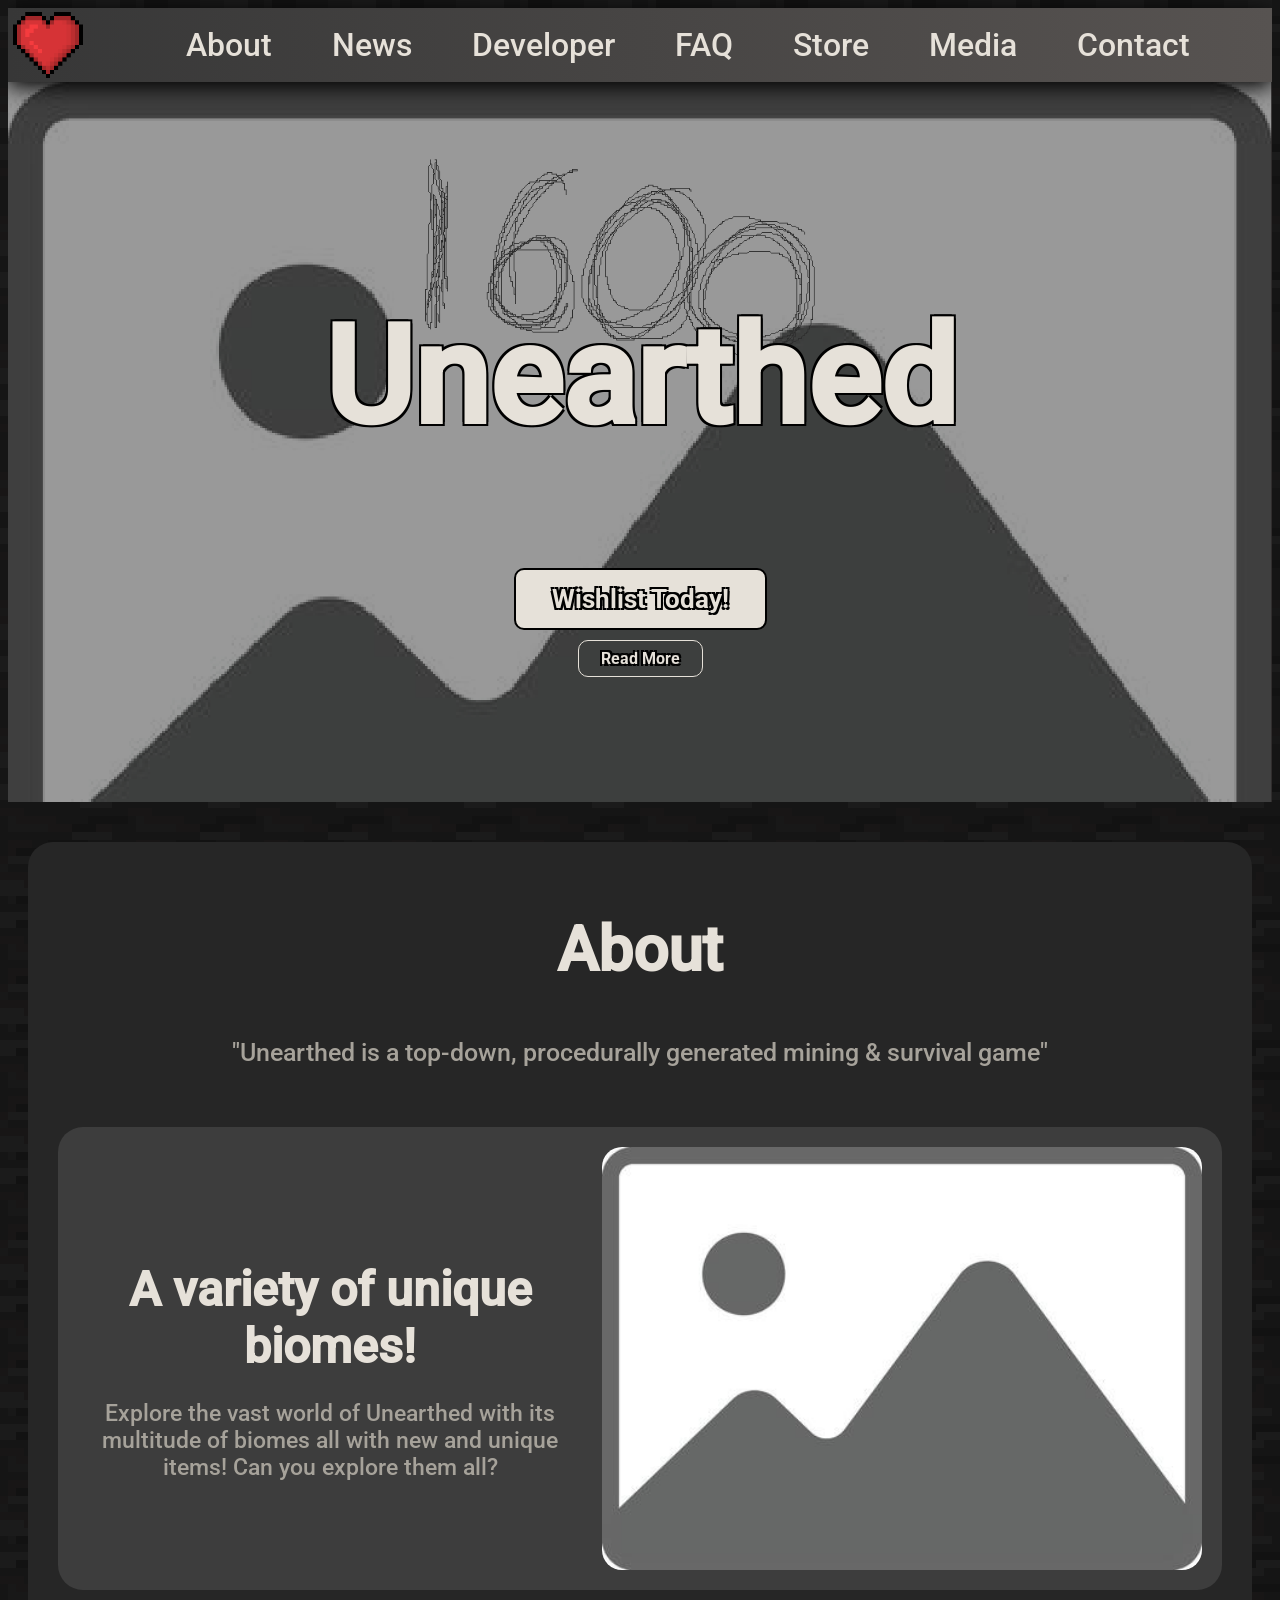
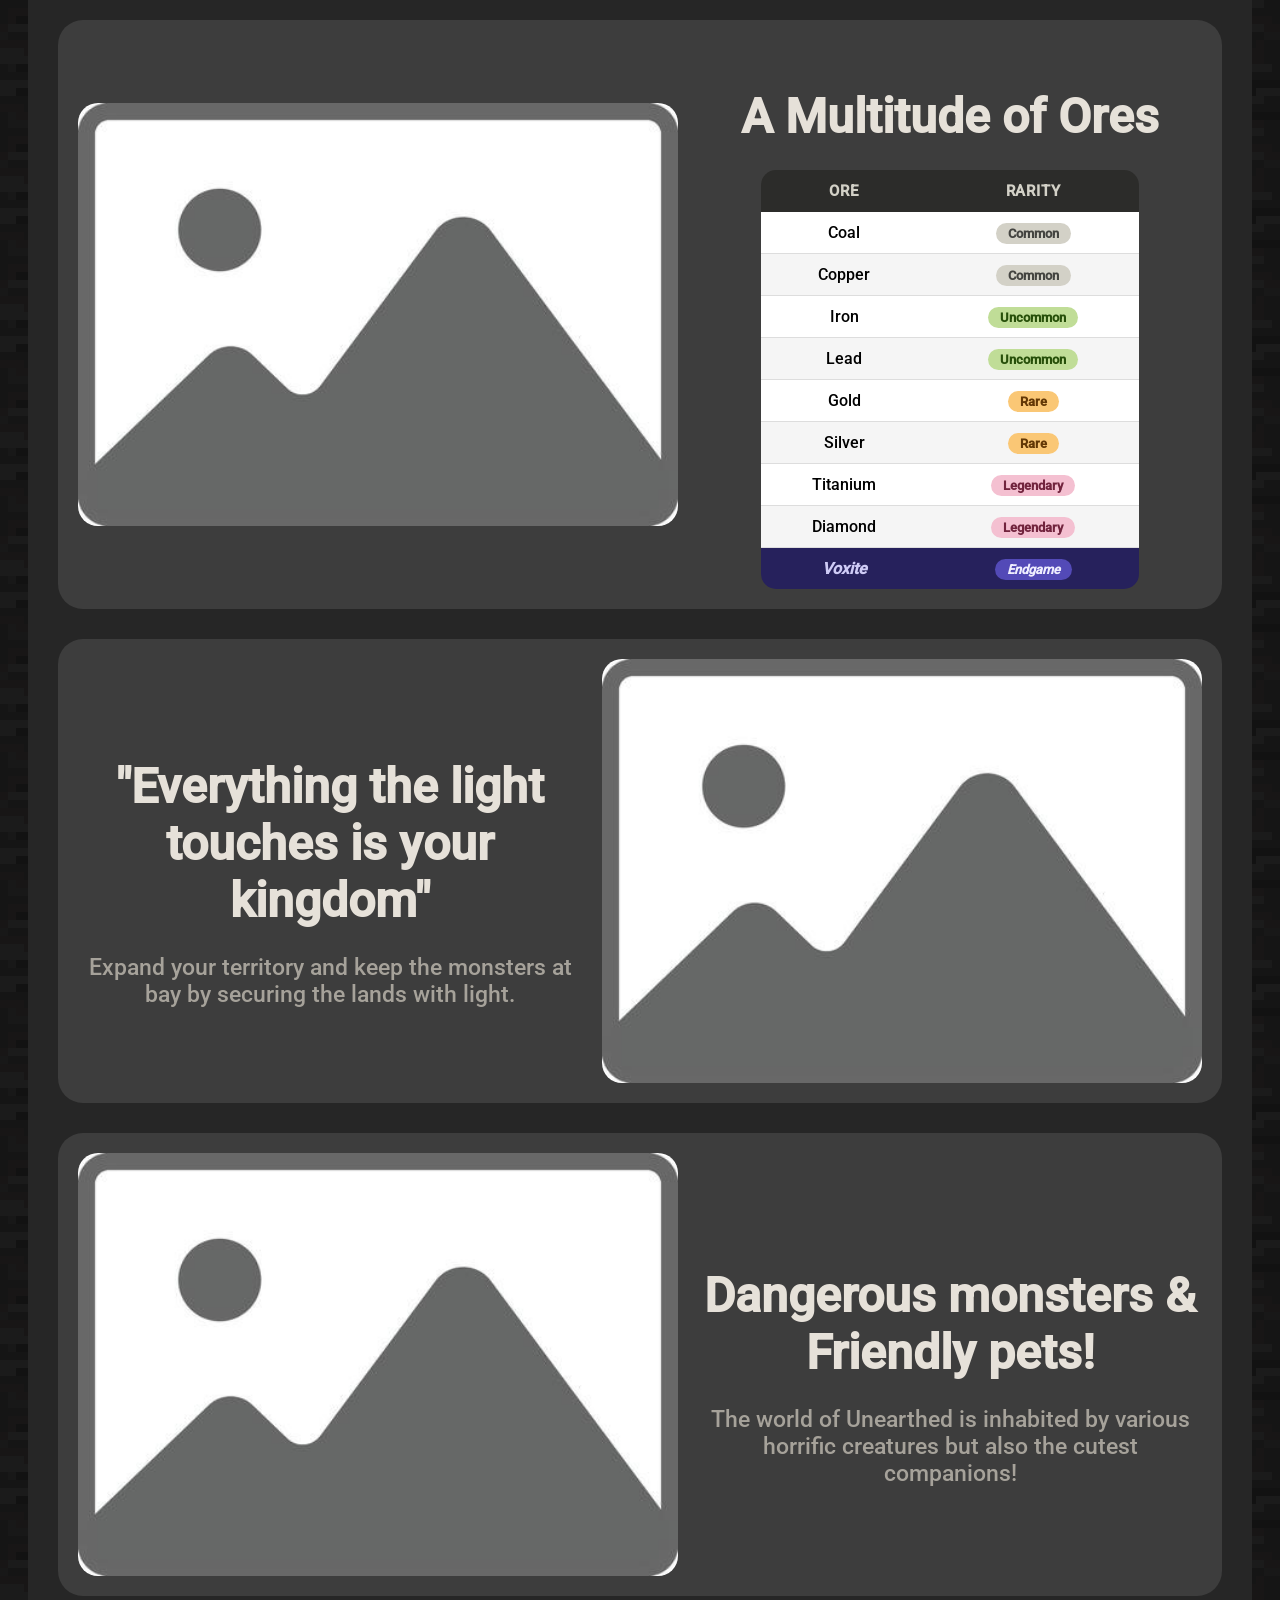
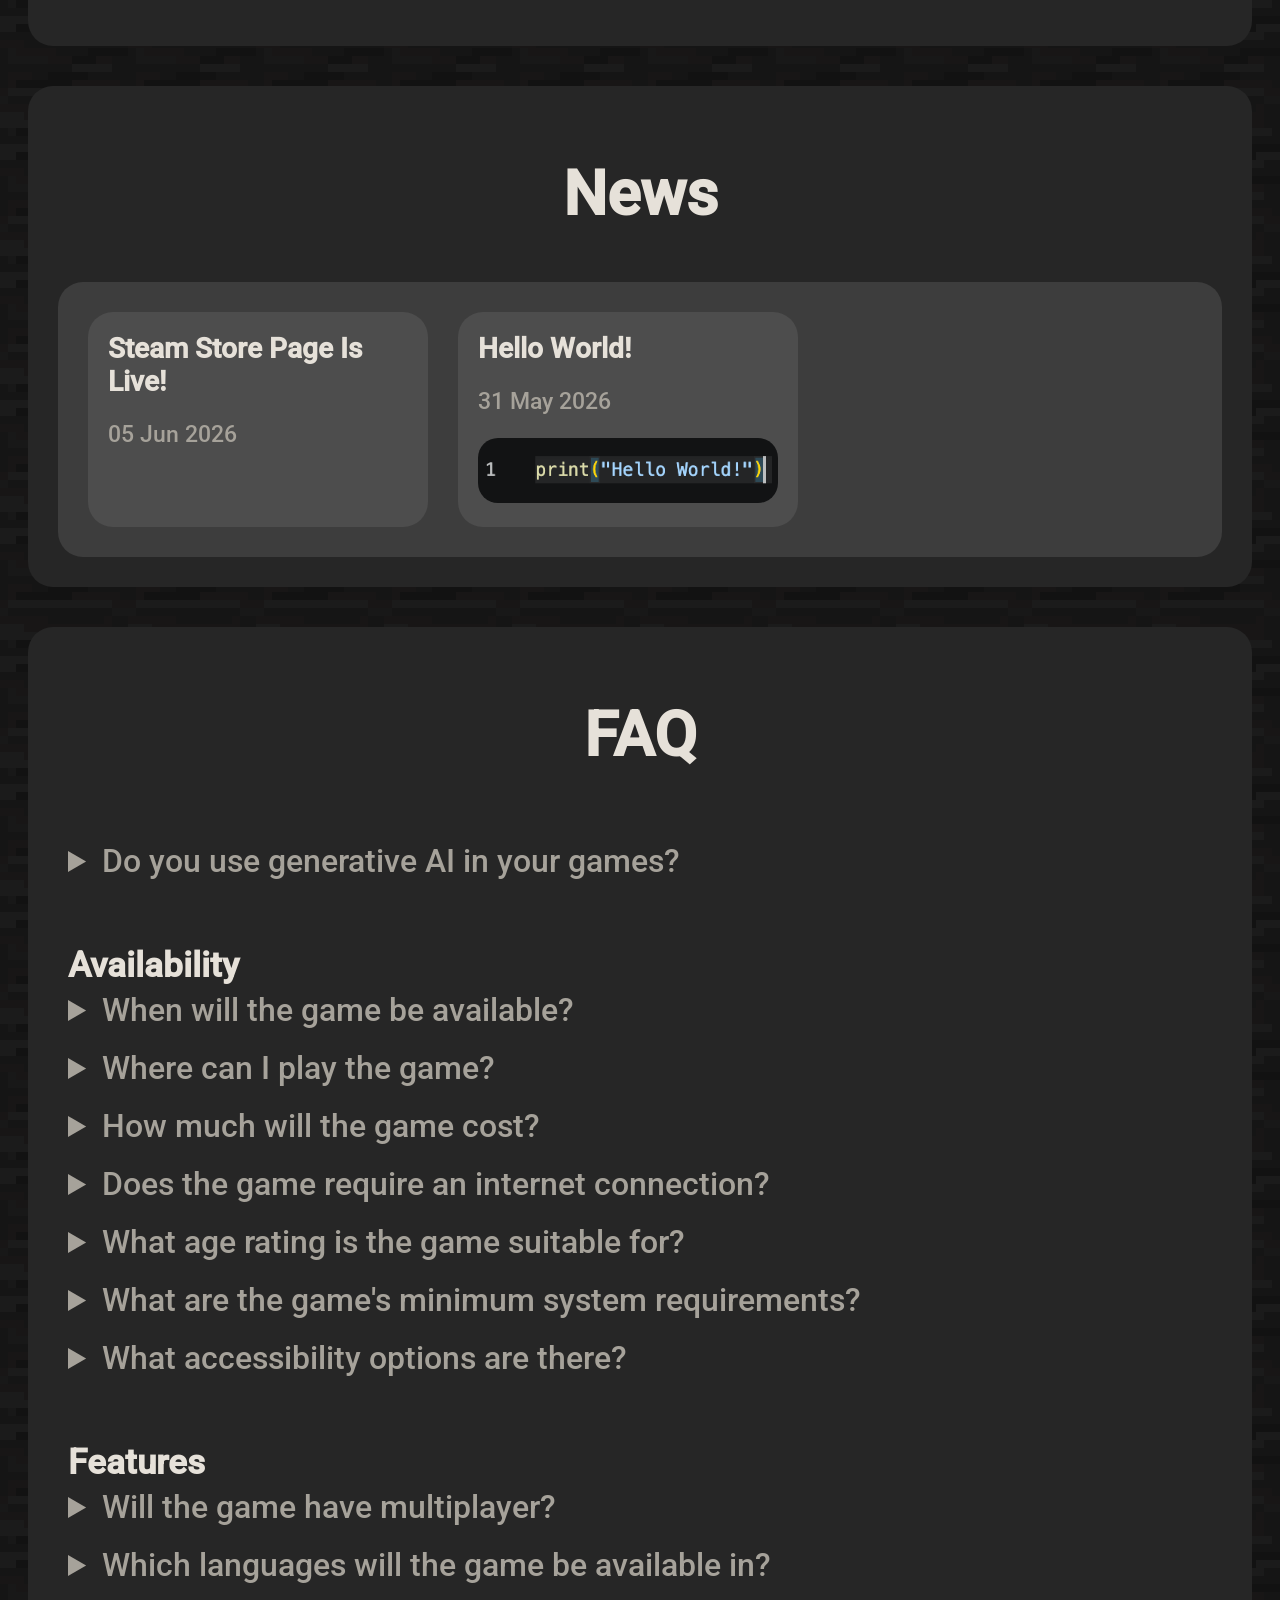
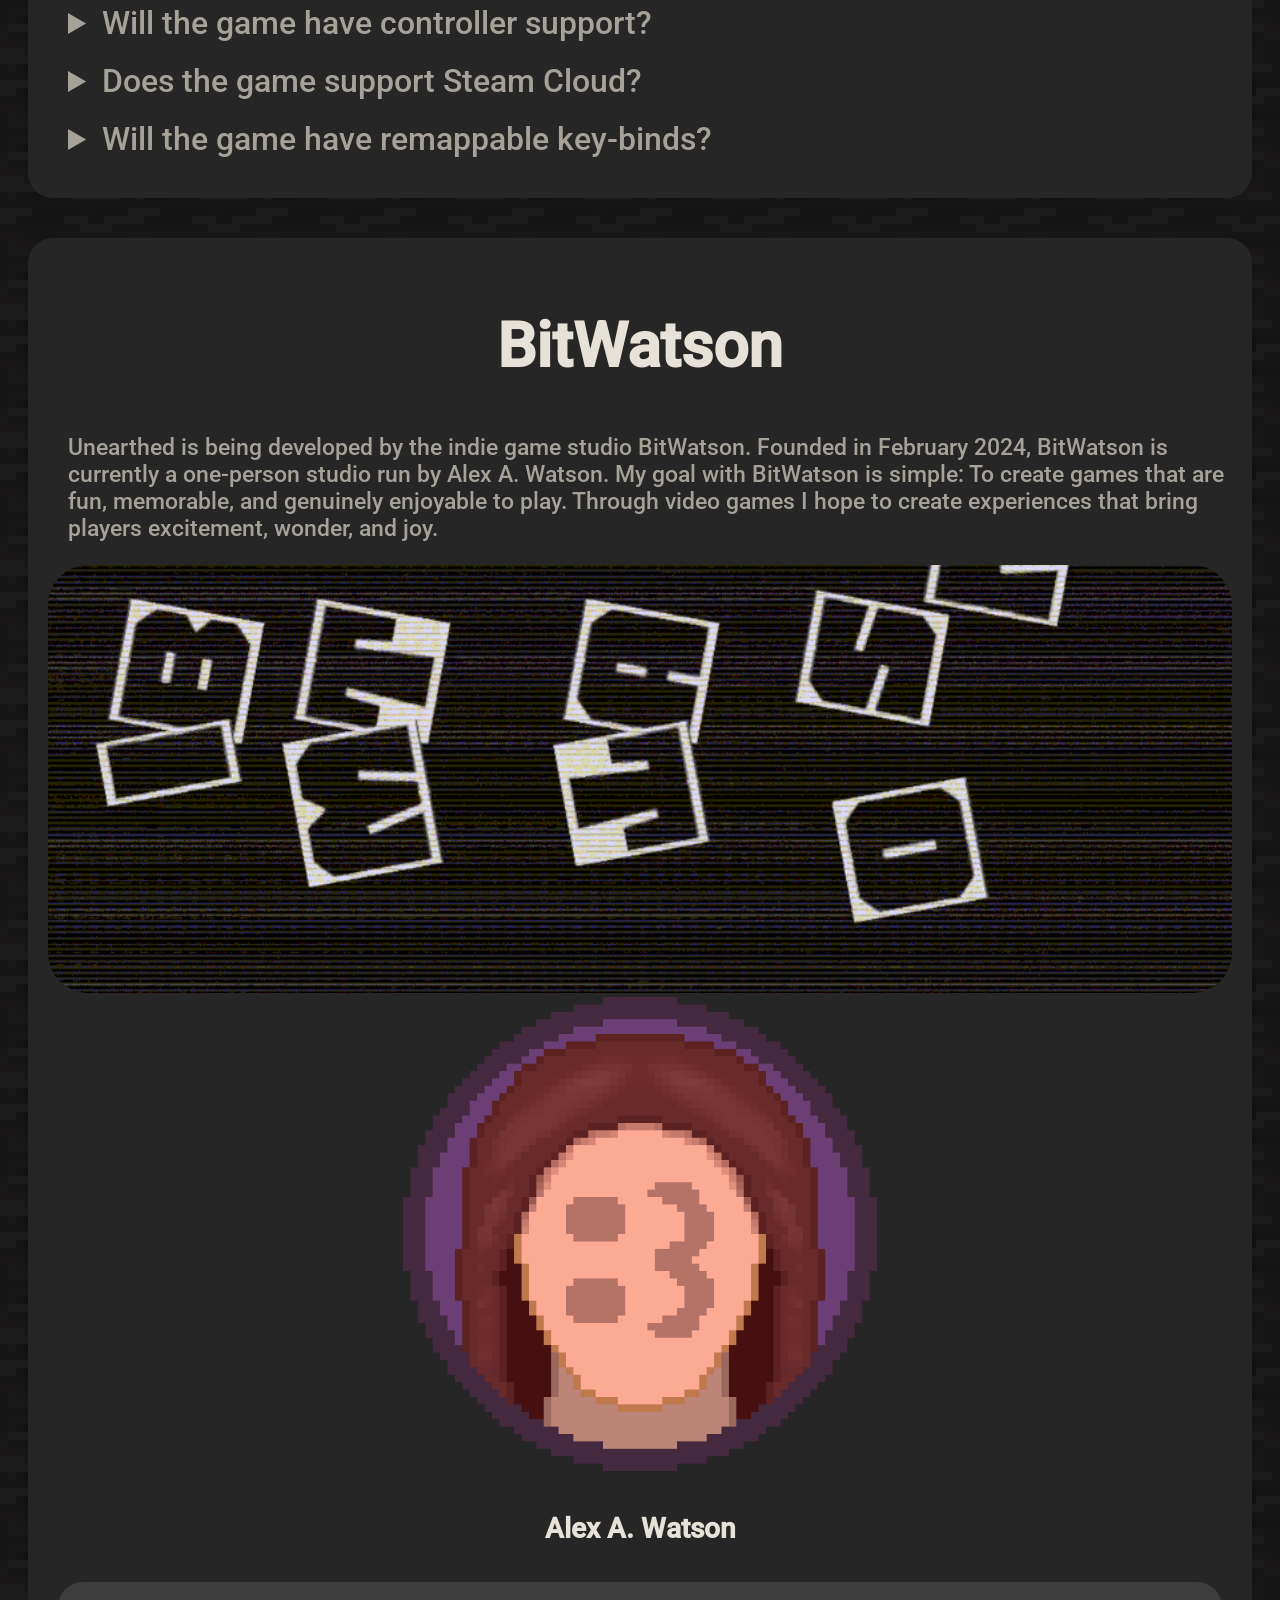
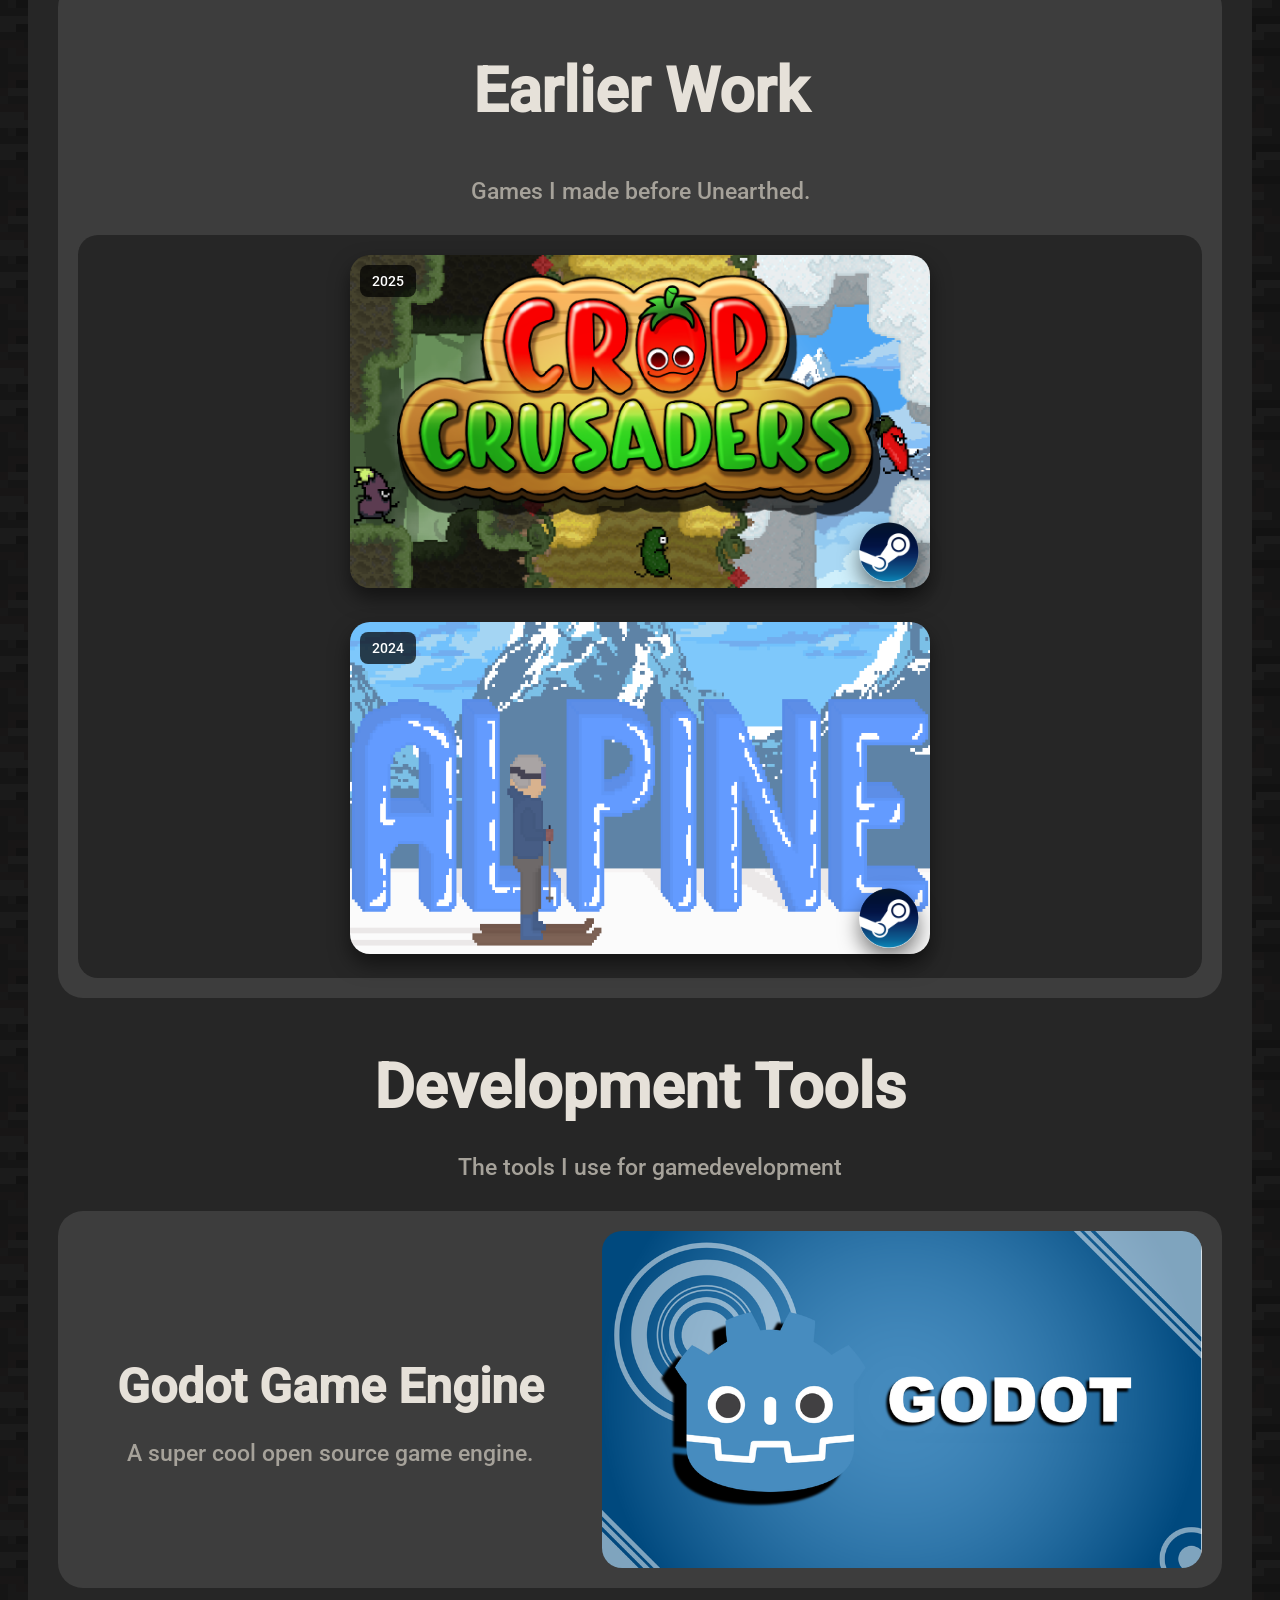
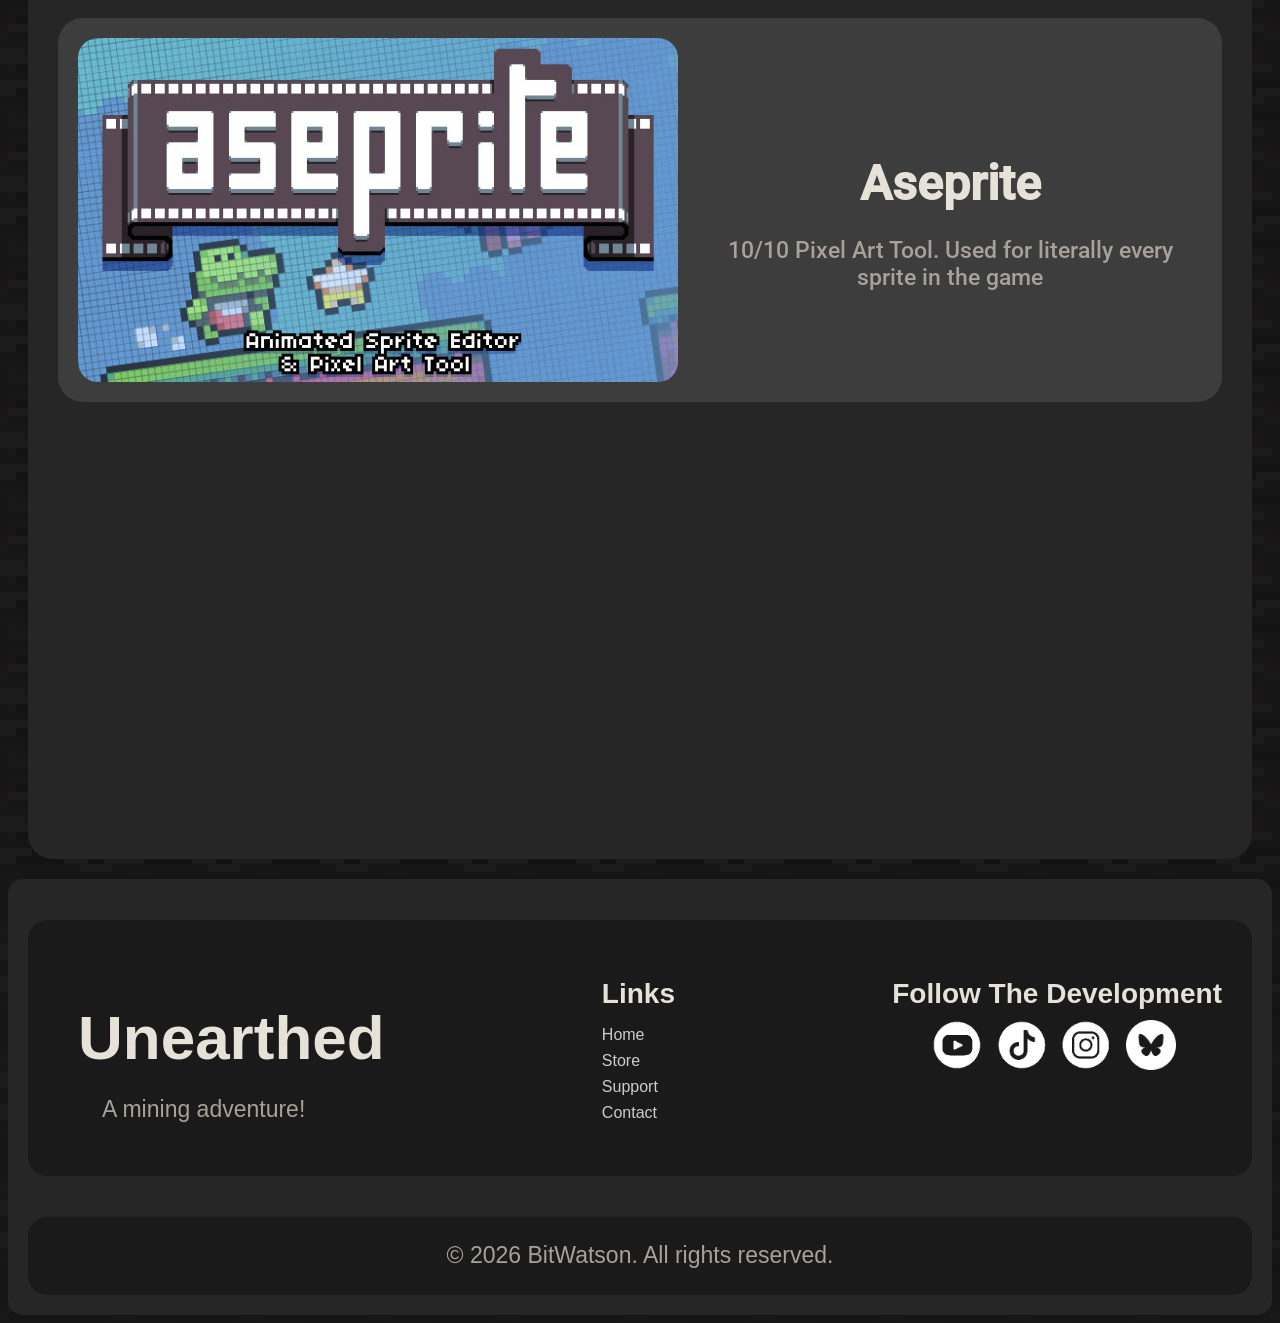
==== index.html @ 2b769598 "Added Minimum requirements table" ====
<!doctype html>
<html lang="en">
  <head>
    <meta charset="UTF-8" />
    <meta name="viewport" content="width=device-width, initial-scale=1.0" />
    <title>Unearthed</title>
    <link rel="stylesheet" href="css/style.css" />
    <link rel="icon" type="image/x-icon" href="/images/icon.png">
  </head>
  <body>
    <header id="menubar">
      <nav>
        <a href="index.html">
          <img id="icon" src="images/icon.png" alt="Icon" loading="lazy"/>
        </a>
          <div class="mobile-title">Unearthed</div>
        <ul>
          <li>
            <a class="menubar-link fade-left" href="#about-section">About</a>
          </li>
          <li>
            <a class="menubar-link fade-left" href="#news">News</a>
          </li>
          <li>
            <a class="menubar-link fade-left" href="#developer_section">Developer</a>
          </li>
          <li>
            <a class="menubar-link fade-left" href="#FAQ">FAQ</a>
          </li>
          <li>
            <a class="menubar-link fade-left" href="https://store.steampowered.com/app/3744400/Unearthed/">Store</a>
          </li>
          <li>
            <a class="menubar-link fade-left" href="media.html">Media</a>
          </li>
          <li>
            <a class="menubar-link fade-left" href="contact.html">Contact</a>
          </li>
        </ul>
        <div class="menu-toggle" id="menu-toggle">
          <span></span>
          <span></span>
          <span></span>
        </div>
      </nav>
    </header>
    <main>
        <div class="carousel">
          <div class="carousel-slide">
            <img src="images/placholder.jpg" srcset="images/placholder-640.jpg 640w,images/placholder-1024.jpg 1024w,images/placholder-1600.jpg 1600w" sizes="100vw" alt="screenshot" loading="lazy">
            <img src="images/placholder.jpg" srcset="images/placholder-640.jpg 640w,images/placholder-1024.jpg 1024w,images/placholder-1600.jpg 1600w" sizes="100vw" alt="screenshot" loading="lazy">
            <img src="images/placholder.jpg" srcset="images/placholder-640.jpg 640w,images/placholder-1024.jpg 1024w,images/placholder-1600.jpg 1600w" sizes="100vw" alt="screenshot" loading="lazy">
            <img src="images/placholder.jpg" srcset="images/placholder-640.jpg 640w,images/placholder-1024.jpg 1024w,images/placholder-1600.jpg 1600w" sizes="100vw" alt="screenshot" loading="lazy">
          </div>
          <div class="carousel-overlay">
            <h1 id="unearthed-hero-logo" class="fade-left">Unearthed</h1>
            <a href="https://store.steampowered.com/app/3744400/Unearthed/" class="hero-btn wishlist-btn fade-right">Wishlist Today!</a>
            <a href="#about-section" class="hero-btn read-more-btn fade-right">Read More</a>
          </div>
        </div>
      <section class="section" id="about-section">
        <h2>About</h2>
        <p class="section_qoute fade-left">"Unearthed is a top-down, procedurally generated mining & survival game"</p>
        <div class="sub_section fade-right game-feature">
          <div class="game-feature-text">
            <h3>A variety of unique biomes!</h3>
            <p>Explore the vast world of Unearthed with its multitude of biomes all with new and unique items! Can you explore them all?</p>
          </div>
          <img src="images/placholder.jpg" alt="placeholder" loading="lazy" class="game_feature_image">
        </div>
        <div class="sub_section fade-left game-feature">
          <img src="images/placholder.jpg" alt="placeholder" loading="lazy" class="game_feature_image">
          <div class="game-feature-text">
            <h3>A Multitude of Ores</h3>
            <table>
              <thead>
                <tr>
                  <th>Ore</th>
                  <th>Rarity</th>
                </tr>
              </thead>
              <tbody>
                <tr><td>Coal</td><td><span class="badge common">Common</span></td></tr>
                <tr><td>Copper</td><td><span class="badge common">Common</span></td></tr>
                <tr><td>Iron</td><td><span class="badge uncommon">Uncommon</span></td></tr>
                <tr><td>Lead</td><td><span class="badge uncommon">Uncommon</span></td></tr>
                <tr><td>Gold</td><td><span class="badge rare">Rare</span></td></tr>
                <tr><td>Silver</td><td><span class="badge rare">Rare</span></td></tr>
                <tr><td>Titanium</td><td><span class="badge legendary">Legendary</span></td></tr>
                <tr><td>Diamond</td><td><span class="badge legendary">Legendary</span></td></tr>
              </tbody>
              <tfoot>
                <tr><td>Voxite</td><td><span class="badge endgame">Endgame</span></td></tr>
              </tfoot>
            </table>
          </div>
        </div>
         <div class="sub_section fade-right game-feature">
          <div class="game-feature-text">
            <h3>"Everything the light touches is your kingdom"</h3>
            <p>Expand your territory and keep the monsters at bay by securing the lands with light.</p>
          </div>
          <img src="images/placholder.jpg" alt="placeholder" class="game_feature_image" loading="lazy">
        </div>
         <div class="sub_section fade-right game-feature">
          <img src="images/placholder.jpg" alt="placeholder" loading="lazy" class="game_feature_image">
          <div class="game-feature-text">
            <h3>Dangerous monsters & Friendly pets!</h3>
            <p>The world of Unearthed is inhabited by various horrific creatures but also the cutest companions!</p>
          </div>
        </div>
      </section>
      <section class="section fade-left" id="news">
        <h2>News</h2>
        <div class ="sub_section" id="more_news"></div>
      </section>
      <section class="section fade-right" id="FAQ">
        <h2>FAQ</h2>
        <br>
        <details>
          <summary>Do you use generative AI in your games?</summary>
          <p>No. I don't use any generative AI in the development of my games as I genuinely enjoy every part of game development and see no point in delegating development tasks to AI. I also believe in supporting human art and believe that every part of game development is a form of art.</p>
        </details>
        <h3 class="FAQ-section-title">Availability
        </h3>
        <details>
          <summary>When will the game be available?</summary>
          <p>The game will be available as soon as possible. Unfortunately though it's quite hard to tell when it will be ready but I aim to be done by the summer of 2027.</p>
        </details>
        <details>
          <summary>Where can I play the game?</summary>
          <p>The game will be made available on the Steam platform upon release. Depending on the game's success it may also be launched on additional platforms such as various consoles.</p>
        </details>
        <details>
          <summary>How much will the game cost?</summary>
          <p>I'm currently unsure of the exact price the game will have but I aim to keep the price relatively low to encourage a larger player base :D</p>
        </details>
        <details>
          <summary>Does the game require an internet connection?</summary>
          <p>No. The game does not require an internet connection.</p>
        </details>
        <details>
          <summary>What age rating is the game suitable for?</summary>
          <p>7 and up.</p>
        </details>
        <details>
          <summary>What are the game's minimum system requirements?</summary>
          <div class="table-wrapper">
            <table class="requirements-table">
              <thead>
                <tr>
                  <th>Component</th>
                  <th>Minimum</th>
                  <th>Recommended</th>
                </tr>
              </thead>

              <tbody>
                <tr>
                  <td>OS</td>
                  <td>Windows 10 64-bit <br> <br>Post 2018 Linux Distro</td>
                  <td>Windows 11 64-bit <br> <br>Post 2020 Linux Distro</td>
                </tr>

                <tr>
                  <td>Processor</td>
                  <td>Intel i3-7100+</td>
                  <td>Intel i5-8400+</td>
                </tr>

                <tr>
                  <td>Memory</td>
                  <td>2 GB RAM</td>
                  <td>4 GB RAM</td>
                </tr>

                <tr>
                  <td>Graphics</td>
                  <td>Vulkan Compatible GPU</td>
                  <td>512MB Vulkan Compatible GPU</td>
                </tr>

                <tr>
                  <td>Storage</td>
                  <td>1 GB HDD</td>
                  <td>2 GB NVMe SSD</td>
                </tr>
              </tbody>
            </table>
          </div>
        </details>
        <details>
          <summary>What accessibility options are there?</summary>
          <p>TBD.</p>
        </details>

        <h3 class="FAQ-section-title">Features</h3>
        
        
        <details>
          <summary>Will the game have multiplayer?</summary>
          <p>Upon release the game will not have multiplayer support. However I would very much like to add multiplayer support in a future update.</p>
        </details>
        <details>
          <summary>Which languages will the game be available in?</summary>
          <p>Upon release the game will feature 3 languages, English (US), Swedish & Spanish. Later I would like to add the languages French, German, Portuguese (Brazil), Simplified Chinese & Japanese. If you would like to request another language please let me know here: <a href="contact.html">Contact</a></p>
        </details>
        <details>
          <summary>Will the game have controller support?</summary>
          <p>Yes! The game will feature controller support, including (on PC) support for Sony DualShock, Sony Dualsense, Xbox One and Series X/S Controllers, Nintendo Switch Joy-Cons.</p>
        </details>
      
      <details>
          <summary>Does the game support Steam Cloud?</summary>
          <p>Yes! By default all save data is saved to Steam Cloud. (Up to 10GB per player, which is more than suitable for several LARGE worlds.)</p>
        </details>
        <details>
          <summary>Will the game have remappable key-binds?</summary>
          <p>Yes! There will be a settings menu for remappable key-binds.</p>
        </details>

      </section>
      <section class="section fade-left" id="developer_section">
        <h2>BitWatson</h2>
        <p class="section_paragraph">
          Unearthed is being developed by the indie game studio BitWatson. Founded in February 2024, BitWatson is currently a one-person studio run by Alex A. Watson. My goal with BitWatson is simple: To create games that are fun, memorable, and genuinely enjoyable to play. Through video games I hope to create experiences that bring players excitement, wonder, and joy.
        </p>
        <img src="images/bitwatson-logo.gif" id="bitwatson_logo" alt="A gif of BitWatson's logo" loading="lazy">
        <img src="images/watson-self-portrait.png" id="watson-self-portrait" loading="lazy" alt="Portrait of Alex A. Watson"
>
        <h4 id="portrait-name">Alex A. Watson</h4>
        <div class="sub_section">
          <h2 id="earlier_work_title">Earlier Work</h2>
          <p class="section_paragraph" id="previus_games_p">
            Games I made before Unearthed.
          </p>
            <div class="poster-row" id="game-row">
              <a href="https://store.steampowered.com/app/3257040/Crop_Crusaders/">
                <img
                  src="images/crop_crusaders_capsule.png"
                  alt="Crop Crusaders"
                  class="poster"
                  loading="lazy"
                />
                <span class="poster-label">2025</span>
                <div class="poster-info">
                  <img
                    class="platform-icon"
                    src="images/steam-icon.png"
                    alt="Steam Icon"
                    loading="lazy"
                  />
                </div>
              </a>
              <a href="https://store.steampowered.com/app/2928790/Alpine/">
                <img
                  src="images/alpine_capsule.png"
                  alt="Alpine"
                  class="poster"
                  loading="lazy"
                />
                <span class="poster-label">2024</span>
                <div class="poster-info">
                  <img
                    class="platform-icon"
                    src="images/steam-icon.png"
                    alt="Steam Icon"
                    loading="lazy"
                  />
                </div>
              </a>
            </div>
        </div>
        <h2 id="dev_tools">Development Tools</h2>
        <p class="section_paragraph" id="dev_tools_p">The tools I use for gamedevelopment</p>
        <div class="sub_section fade-left game-feature">
          <div class="game-feature-text">
            <a href="https://godotengine.org" class="dev_tool_link"><h3 class="dev_tool_link">Godot Game Engine</h3></a>
            <p>A super cool open source game engine.</p>
          </div>
          <img src="images/godot.png" alt="godot-logo" loading="lazy" class="game_feature_image">
        </div>
        <div class="sub_section fade-left game-feature">
          <img src="images/aseprite.jpg" alt="aseprite-logo" loading="lazy" class="game_feature_image">
          <div class="game-feature-text">
            <a href="https://www.aseprite.org" class="dev_tool_link"><h3 class="dev_tool_link">Aseprite</h3></a>
            <p>10/10 Pixel Art Tool. Used for literally every sprite in the game</p>
          </div>
        </div>
        <div class="sub_section fade-left game-feature">
          <div class="game-feature-text">
            <a href="https://www.apple.com/mac/garageband/" class="dev_tool_link"><h3 class="dev_tool_link">GarageBand</h3></a>
            <p>Ehhh. I mean if it works, it works haha!</p>
          </div>
          <img src="images/garageband.jpg" alt="garageband-logo" loading="lazy" class="game_feature_image">
        </div>
      </section>
      <script src="js/hamburger.js"></script>
      <script src="js/scroll-anim.js"></script>
      <script src="js/load-news-preview.js"></script>
    </main>
    <footer class="footer">
      <div class="footer-container">
        
        <div class="footer-brand">
          <h2>Unearthed</h2>
          <p id="game_footer_qoute">A mining adventure!</p>
        </div>

        <div class="footer-links">
          <h3>Links</h3>
          <ul>
            <li><a href="#">Home</a></li>
            <li><a href="https://store.steampowered.com/app/3744400/Unearthed/">Store</a></li>
            <li><a href="contact.html">Support</a></li>
            <li><a href="contact.html">Contact</a></li>
          </ul>
        </div>

        <div class="footer-socials">
          <h3>Follow The Development</h3>
          <div class="social-icons">
            <a href="https://www.youtube.com/@unearthed-game" target="_blank" rel="noopener noreferrer" aria-label="YouTube"><img class="social_icon" src="images/youtube.png" alt="YouTube" loading="lazy"></a>
            <a href="https://bsky.app/profile/unearthed-game.bsky.social" target="_blank" rel="noopener noreferrer" aria-label="TikTok"><img class="social_icon" src="images/tiktok.png" alt="TikTok" loading="lazy"></a>
            <a href="#" target="_blank" rel="noopener noreferrer" aria-label="Instagram"><img class="social_icon" src="images/instagram.png" alt="Instagram" loading="lazy"></a>
            <a href="#" target="_blank" rel="noopener noreferrer" aria-label="Bluesky"><img class="social_icon" src="images/bluesky.webp" alt="Bluesky" loading="lazy"></a>

          </div>
        </div>

      </div>

      <div class="footer-bottom">
        <p>© 2026 BitWatson. All rights reserved.</p>
      </div>
    </footer>
  </body>
</html>
---- css/style.css ----
@font-face {
  font-family: Roboto-medium;
  src: url(../fonts/Roboto/static/Roboto-Medium.ttf) format("truetype");
}
@font-face {
  font-family: Roboto-italic;
  src: url(../fonts/Roboto/static/Roboto-Italic.ttf) format("truetype");
}
@font-face {
  font-family: Roboto-medium-italic;
  src: url(../fonts/Roboto/static/Roboto-MediumItalic.ttf) format("truetype");
}
@font-face {
  font-family: Roboto-bold;
  src: url(../fonts/Roboto/static/Roboto-Bold.ttf) format("truetype");
}
@font-face {
  font-family: Roboto-regular;
  src: url(../fonts/Roboto/static/Roboto-Regular.ttf) format("truetype");
}

html {
  scroll-behavior: smooth;
  overflow-x: hidden;
}

body {
  font-family: Roboto-medium;
  background-image: url(../images/background.png);
  background-repeat: repeat;
  position: relative;
  overflow-x: clip;

}


div {
  background-color: #1a1a1a;
}

#menubar {
  position: sticky;
  top: 0;
  z-index: 100;
}

nav {
  background: linear-gradient(to right, #373737, #575351);
  box-shadow: 0 5px 20px rgb(0, 0, 0);
  display: flex;
  align-items: center;
  transition: background 0.9s ease;
  width: 100%;
}

nav:hover {
  background: linear-gradient(to right, #6d655d, #7c7877);
}

nav ul li:hover {
  scale: 1.05;
  transition: scale 0.3s ease;
}
nav ul {
  display: flex;
  flex: 1;
  justify-content: center;
  align-items: center;
  margin: 0;
  padding: 0;

}
nav ul li {
  list-style: none;
  font-size: 2rem;
  padding: 0 10px;
  margin: 0 20px;
  cursor: pointer;
  position: relative;
  color: #e6e1d9
}
nav ul li:after {
  content: "";
  width: 0;
  height: 3px;
  background: #e6e1d9;
  position: absolute;
  left: 0;
  bottom: -10px;
  transition: 0.5s;
}
nav ul li:hover::after {
  width: 100%;
}
#icon {
  width: 70px;
  height: auto;
  margin-right: 20px;
  border-radius: 0px;
  margin-left: 5px;
  transition: transform 0.3s;
}

#icon:hover {
  transform: scale(1.1);
}


.mobile-title {
  display: none;
}

.section {
  background-color: #262626;
  padding: 20px;
  margin: 20px;
  margin-top: 40px;
  border-radius: 25px;
  scroll-margin-top: 90px;
}

h2 {
  color: #e6e1d9;
  font-size: 62px;
  text-align: center;
}

h3 {
  color: #e6e1d9;
  font-size: 28px;
}

h4 {
  font-size: 28px;
  color: #e6e1d9;
}
p {
  color: #a6a29a;
  font-size: 23px;
}

.carousel{ 
  width: 100%;
  height: 80vh;
  overflow: hidden;
  position: relative;
  .carousel-slide{
    width: 400%;
    display: flex;
    animation: carousel-animation 15s infinite alternate;
  & img{       
    width: calc(100% / 4);
    height: 100%;
    object-fit: cover;
    border-radius: 0px;
    }
  }
}

@keyframes carousel-animation {
  0%{
    transform: translateX(0);
  }
  25%{
    transform: translateX(0);
  }
  50%{
    transform: translateX(-25%);
  }
   75%{
    transform: translateX(-50%);
  }
   100%{
    transform: translateX(-75%);
  }

}

.carousel-overlay {
  position: absolute;
  top: 0;
  left: 0;
  width: 100%;
  height: 100%;
  display: flex;
  flex-direction: column;
  justify-content: center;
  align-items: center;
  background: rgba(0, 0, 0, 0.4); 
  opacity: 1;
  transition: opacity 0.4s ease;
  pointer-events: none; 
  color: #e6e1d9;
  font-size: 68px;
  text-shadow:
    -2px -2px 0 black,
     2px -2px 0 black,
    -2px  2px 0 black,
     2px  2px 0 black;
  pointer-events: none;

}


.sub_section {
  background-color: #3d3d3d;
  padding: 20px;
  margin: 10px;
  border-radius: 25px;
}

.old_news {
  background-color: #4d4d4d;
  padding: 20px;
  margin: 10px;
  border-radius: 25px;
  width: 300px;
  transition: transform 0.2s;
}

.old_news:hover {
  transform: scale(1.05);
}

summary {
  color: #a6a29a ;
  font-size: 32px;
  padding-bottom: 20px;
}

details p {
  margin-top: 0px;
  margin-left: 30px;
}

details {
  margin-left: 20px;
}

.section_paragraph {
  margin-left: 20px;
}

#more_news {
  display: flex;
  gap: 10px;             
  overflow-x: auto;       
  padding: 20px;
  scroll-behavior: smooth;
}

#more_news::-webkit-scrollbar {
  height: 8px;
}

#more_news::-webkit-scrollbar-thumb {
  background: #666;
  border-radius: 10px;
}

.old_news {
  flex: 0 0 auto;
}

.old_news a {
  text-decoration: none;
}

a h4 {
  margin-top: 0px;
  margin-bottom: 10px;
}

a img {
  max-width: 100%;
}

img {
  border-radius: 20px;
}

#bitwatson_logo {
  border-radius: 40px;
  width: 100%;
}

.footer {
  background: #262626;
  color: #eee;
  padding: 1px 20px 20px;
  font-family: Arial, sans-serif;
  border-radius: 15px;
}

.footer-container {
  display: flex;
  flex-wrap: wrap;
  justify-content: space-between;
  gap: 30px;
  background: #1a1a1a;  
  border-radius: 20px;
  overflow: hidden;     
  max-width: 100%;    
  margin: 40px auto;   
  padding: 30px;
}

.footer h2, .footer h3 {
  margin-bottom: 10px;
}

.footer p {
  color: #a6a29a;
}

.footer-links ul {
  list-style: none;
  padding: 0;
}

.footer-links li {
  margin-bottom: 8px;
}

.footer a {
  color: #ccc;
  text-decoration: none;
  transition: 0.3s;
}

.footer a:hover {
  color: #fff;
}

.social-icons a {
  font-size: 20px;
  margin-right: 10px;
  display: inline-block;
  transition: transform 0.2s, color 0.2s;
}

.social-icons a:hover {
  transform: scale(1.2);
  color: #1da1f2;
}

.footer-bottom {
  text-align: center;
  border-top: 1px solid #222;
  margin-top: 10px;
  padding-top: 2.5px;
  padding-bottom: 2.5px;
  font-size: 14px;
  color: #777;
  border-radius: 20px;
}

@media (max-width: 768px) {
  .footer-container {
    flex-direction: column;
    text-align: center;
  }
}

.footer-brand {
  padding-left: 20px;
}

.footer-brand p {
  padding-left: 16px;
}

.poster {
  width: 580px;
  height: auto;
  border-radius: 20px;
  box-shadow: 0 10px 20px rgba(0, 0, 0, 0.5);
  cursor: pointer;
  transition: transform 0.2s ease;
}

.poster:hover {
  transform: scale(1.05);
}
.poster-row {
  display: flex;
  flex-wrap: wrap;
  justify-content: center;
  gap: 30px;
  margin-top: 30px;
  background-color: #262626;
  padding: 20px;
  border-radius: 20px;
}

.poster-info {
  text-align: center;
  display: flex;
  flex-direction: column;
  align-items: center;
  width: 100%;
  position: absolute;
  bottom: 10px;
  left: 43%;
  background-color: transparent;
}

.poster-row a {
  color: white;
  text-decoration: none;
  position: relative;
  display: inline-block;
}

.poster-row a:hover {
  text-decoration: none;
  color: white;
  transform: scale(1.05);
}

img {
  width: 100%;
}

.platform-icon {
  width: 60px;
  height: 60px;
  margin-top: 10px;
  border-radius: 50%;
  box-shadow: 0 10px 20px rgba(0, 0, 0, 0.5);
}

.poster-label {
  position: absolute;
  top: 10px;
  left: 10px;
  background-color: rgba(0, 0, 0, 0.7);
  color: white;
  padding: 8px 12px;
  border-radius: 8px;
  font-size: 14px;
}

.social_icon {
  width: 50px;
  height: auto;
  filter: brightness(0) invert(1);

}

.social-icons {
  margin-left: 40px;
}

#game_footer_qoute {
  margin-left: 7px;
}

.menubar-link {
  color: #e6e1d9;
  text-decoration: none;

}

.blog-date {
  margin-left: 20px;
}

#latest-blog-date {
  margin-left: 0px;
}

.content {
  background-color: #3d3d3d;
  padding: 20px;
  margin: 10px;
  border-radius: 25px;
}

.content-auto {
  background-color: #3d3d3d
}

.post {
 background-color: #3d3d3d
}

#app {
  color: red;
}

.blog-title {
  font-size: 35px;
}
.FAQ-section-title {
  padding-left: 20px;
  padding-top: 10px;
  margin-bottom: 5px;
  font-size: 35px;
}

.menu-toggle {
  display: none;
  flex-direction: column;
  cursor: pointer;
  margin: 10px;
}

.menu-toggle span {
  height: 4px;
  width: 25px;
  background: #e6e1d9;
  margin: 4px 0;
  border-radius: 2px;
}

#watson-self-portrait {
  width: 40%;
  padding-left: 30%;
  border-radius: 0%;
}

#portrait-name {
  text-align: center;
}

.game-feature-text h3 {
  font-size: 48px;
  margin-bottom: 25px;
}

@media (max-width: 980px) {
  .carousel {
    height: auto;
  }
}

@media (max-width: 1080px) {
  .footer-brand {
    padding-left: 0px;
  }

  #watson-self-portrait {
  width: 75%;
  padding-left: 12.5%;
  border-radius: 0%;
}

  .social-icons {
    margin-left: 0px;
  }

  #unearthed-hero-logo {
    font-size: 60px;
    margin-bottom: 0px;
  }

  #bitwatson_logo {
    width: 100%;
    
  }

  .game-feature-text h3 {
    font-size: 30px;
  }

  .content-auto img{
    max-width: 100%;
  }

  .section {
    margin-left: 5px;
    margin-right: 5px;
  }

  .sub_section {
    margin-left: 5px;
    margin-right: 5px;
  }

  .menu-toggle {
    display: flex;
    margin-left: auto;
  }
  .menu-toggle span {
    height: 4px;
    width: 30px;
    background: #e6e1d9;
    margin: 4px 0;
    border-radius: 2px;
    transition: all 0.3s ease;
  }

  nav {
    position: relative
  }

  .platform-icon {
    margin-right: 20px;
    scale: 0.75;
    margin-bottom: -10px;
  }


  nav ul {
    position: absolute;
    top: 100%;
    left: 0;
    width: 100%;
    display: none;
    flex-direction: column;
    background: linear-gradient(to right, #373737, #575351);

  }

  nav ul.active {
    display: flex;
  }
   nav ul li {
    margin: 15px 0;
    font-size: 2rem;
  }

  nav ul {
    padding: 20px 0;
  }

  p {
    font-size: 18px;  
  }

  summary {
    font-size: 22px;
  }

  details p {
    margin-left: 0px;
  }

  h2 {
    text-align: center;
    padding-left: 0px;
    font-size: 45px;
  }
  .footer-brand #game_footer_qoute {
    margin-left: -8px;
  }

  .old_news {
    width: 150px; 
  }
   .mobile-title {
    display: block;
    color: #e6e1d9;
    font-size: 2.8rem;
    font-family: Roboto-bold;
    margin: 0 auto;
    text-align: center;
    flex: 1;
    background-color: transparent;
    position: absolute;
    left: 50%;
    transform: translateX(-50%);
  }
  .game-feature {
    flex-direction: column;
  }
  .game-feature img {
    width: 100%;
  }

   .fade-left {
    transform: translateX(-80px);
  }

  .fade-right {
    transform: translateX(80px);
  }
  #trailer-video {
  background-color: transparent;
  width: 100%;
  padding-left: 0;
  }
}

.menu-toggle.active span:nth-child(1) {
  transform: translateY(8px) rotate(45deg);
}

.menu-toggle.active span:nth-child(2) {
  opacity: 0;
}

.menu-toggle.active span:nth-child(3) {
  transform: translateY(-8px) rotate(-45deg);
}

@media (min-width: 770px) {
  .footer-brand #game_footer_qoute {
    margin-left: 8px;
  }
}




.hero-btn {
  pointer-events: all;
  text-decoration: none;
  border-radius: 10px;
  font-family: Roboto-bold;
  cursor: pointer;
  transition: transform 0.2s ease, background-color 0.4s ease;
  display: inline-block;
  text-align: center;
}

.hero-btn:hover {
  transition: scale 0.3s ease;
  scale: 105%;
}

.wishlist-btn {
  background-color: #e6e1d9;
  color: #e6e1d9;
  font-size: 1.6rem;
  padding: 14px 36px;
  margin-top: 20px;
  border: 2px solid #000000;
}

.wishlist-btn:hover {
  background-color: #9a9494;
}

.read-more-btn {
  background-color: transparent;
  color: #e6e1d9;
  font-size: 1rem;
  padding: 8px 22px;
  margin-top: 10px;
  border: 1px solid #e6e1d9;
}

.read-more-btn:hover {
  background-color: rgba(255, 255, 255, 0.15);
}

.fade-left {
  opacity: 0;
  transform: translateX(-300px);
  transition: opacity 0.6s ease, transform 0.8s ease;
}

.fade-right {
  opacity: 0;
  transform: translateX(300px);
  transition: opacity 0.6s ease, transform 0.8s ease;
}

.fade-left.visible,
.fade-right.visible {
  opacity: 1;
  transform: translateX(0);
}

.section_qoute {
  text-align: center;
  margin-bottom: 60px;
  font-size: 25px;

}

.game-feature {
  display: flex;
  align-items: center;
  gap: 20px;
  padding: 20px;
  margin-bottom: 30px;
} 


.game-feature-text {
  flex: 1;
  text-align: center;
  padding-left: 0;
  background-color: transparent;
  justify-content: center;
  align-items: center;
}


.game-feature-image {
  flex: 1;
  height: auto;
  width: 50%;
}

table {
  width: 75%; 
  border-collapse: separate; 
  margin: 0 auto;
  border-spacing: 0;
  border-radius: 15px;
  overflow: hidden;
}

thead tr { 
  background: #2C2C2A; 
  color: #D3D1C7; 
}
th { 
  padding: 12px 16px; 
  text-align: center; 
  font-size: 15px; 
  letter-spacing: 0.06em; 
  text-transform: uppercase; 
}
td { 
  padding: 11px 16px; 
  border-bottom: 1px solid #ddd; 
}

tbody tr:nth-child(odd)  { 
  background: #ffffff; 
}
tbody tr:nth-child(even) { 
  background: #f5f5f5; 
}

tfoot tr { 
  background: #26215C; 
  color: #CECBF6; 
  font-weight: bold; 
  font-style: italic; 
}

tfoot td {
  border-bottom: none;
}

.badge {
  padding: 3px 12px;
  border-radius: 99px;
  font-size: 13px;
  font-weight: bold;
}

.common    { background: #D3D1C7; color: #444441; }
.uncommon  { background: #C0DD97; color: #27500A; }
.rare      { background: #FAC775; color: #633806; }
.legendary { background: #F4C0D1; color: #72243E; }
.endgame { background: #534AB7; color: #EEEDFE; }

#previus_games_p {
    text-align: center;
    margin-left: 0px;
  }

  form {
  display: flex;
  flex-direction: column;
  gap: 10px;
  max-width: 600px;
  margin: 0 auto;
}

label {
  color: #e6e1d9;
  font-size: 18px;
}

input, textarea {
  padding: 10px;
  border-radius: 8px;
  border: 1px solid #444;
  background-color: #2a2a2a;
  color: #e6e1d9;
  font-size: 16px;
}

input:focus, textarea:focus {
  outline: none;
  border-color: #e6e1d9;
}

button[type="submit"] {
  padding: 12px;
  background-color: #e6e1d9;
  color: #0d0d0d;
  border: none;
  border-radius: 8px;
  font-size: 18px;
  cursor: pointer;
}

button[type="submit"]:hover {
  background-color: #9a9494;
}

#trailer-video {
  background-color: transparent;
  width: 50%;
  padding-left: 25%;
}

.dev_tool_link {
  text-decoration: none;
}

.dev_tool_link:hover {
  text-decoration: dotted;
  color: #929ad6;
}

#dev_tools_p {
  text-align: center;
  margin-top: -20px;
  padding-left: 0px;
  margin-bottom: 30px;

}

.game_feature_image {
  max-width: 600px;
}

.table-wrapper {
  margin: 0px;
  background-color: transparent;
}
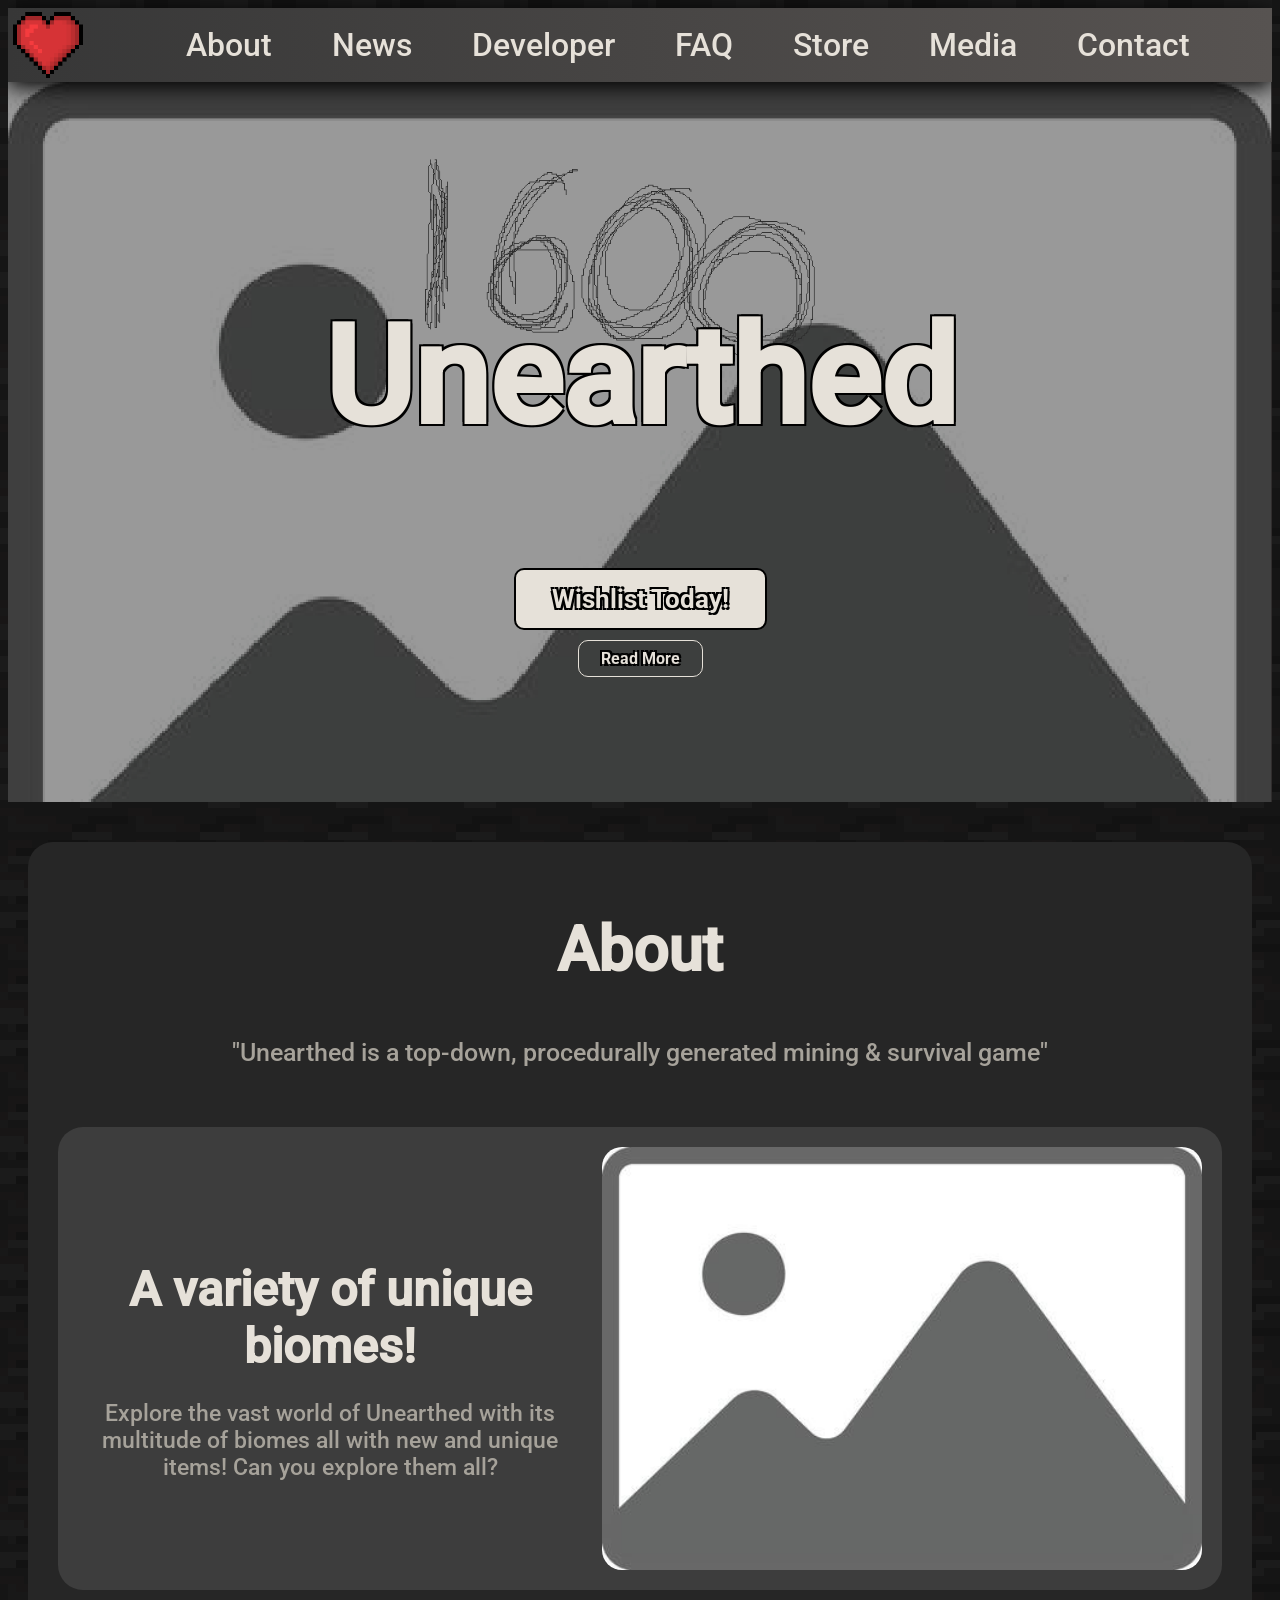
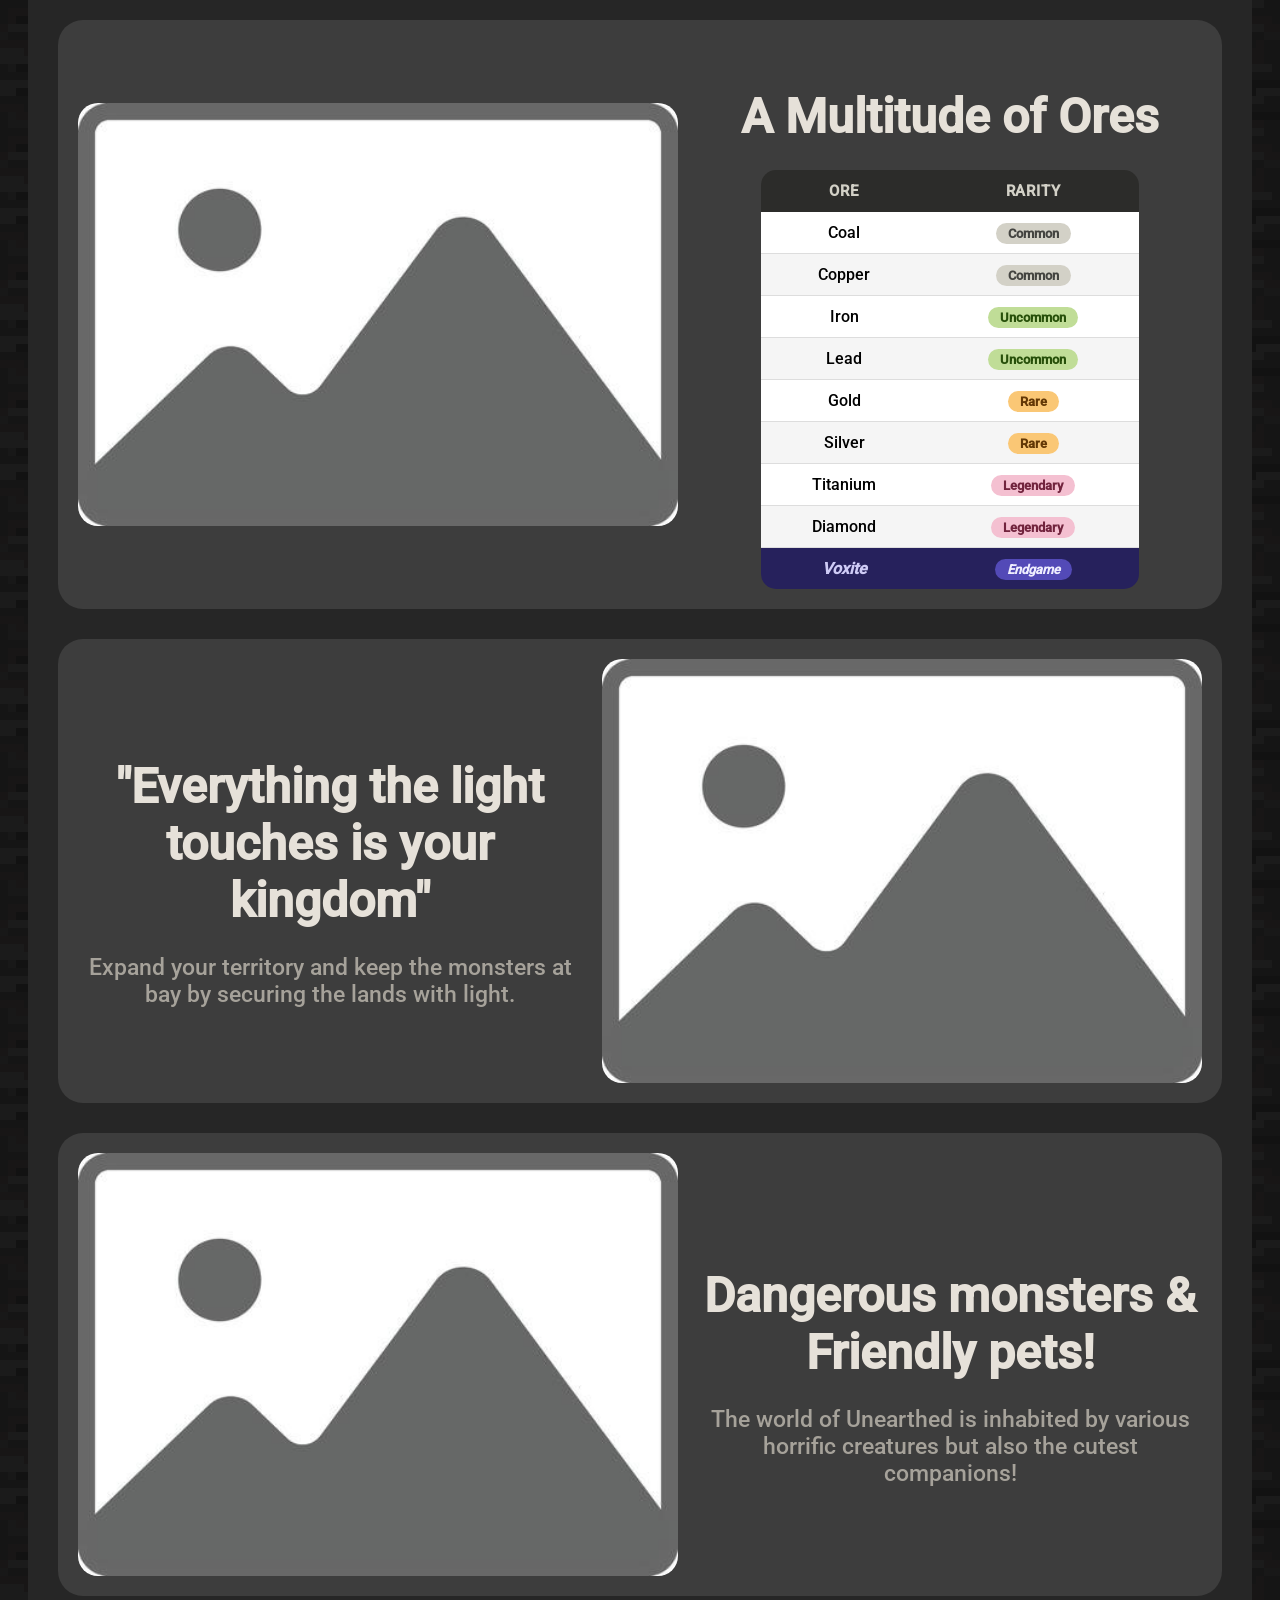
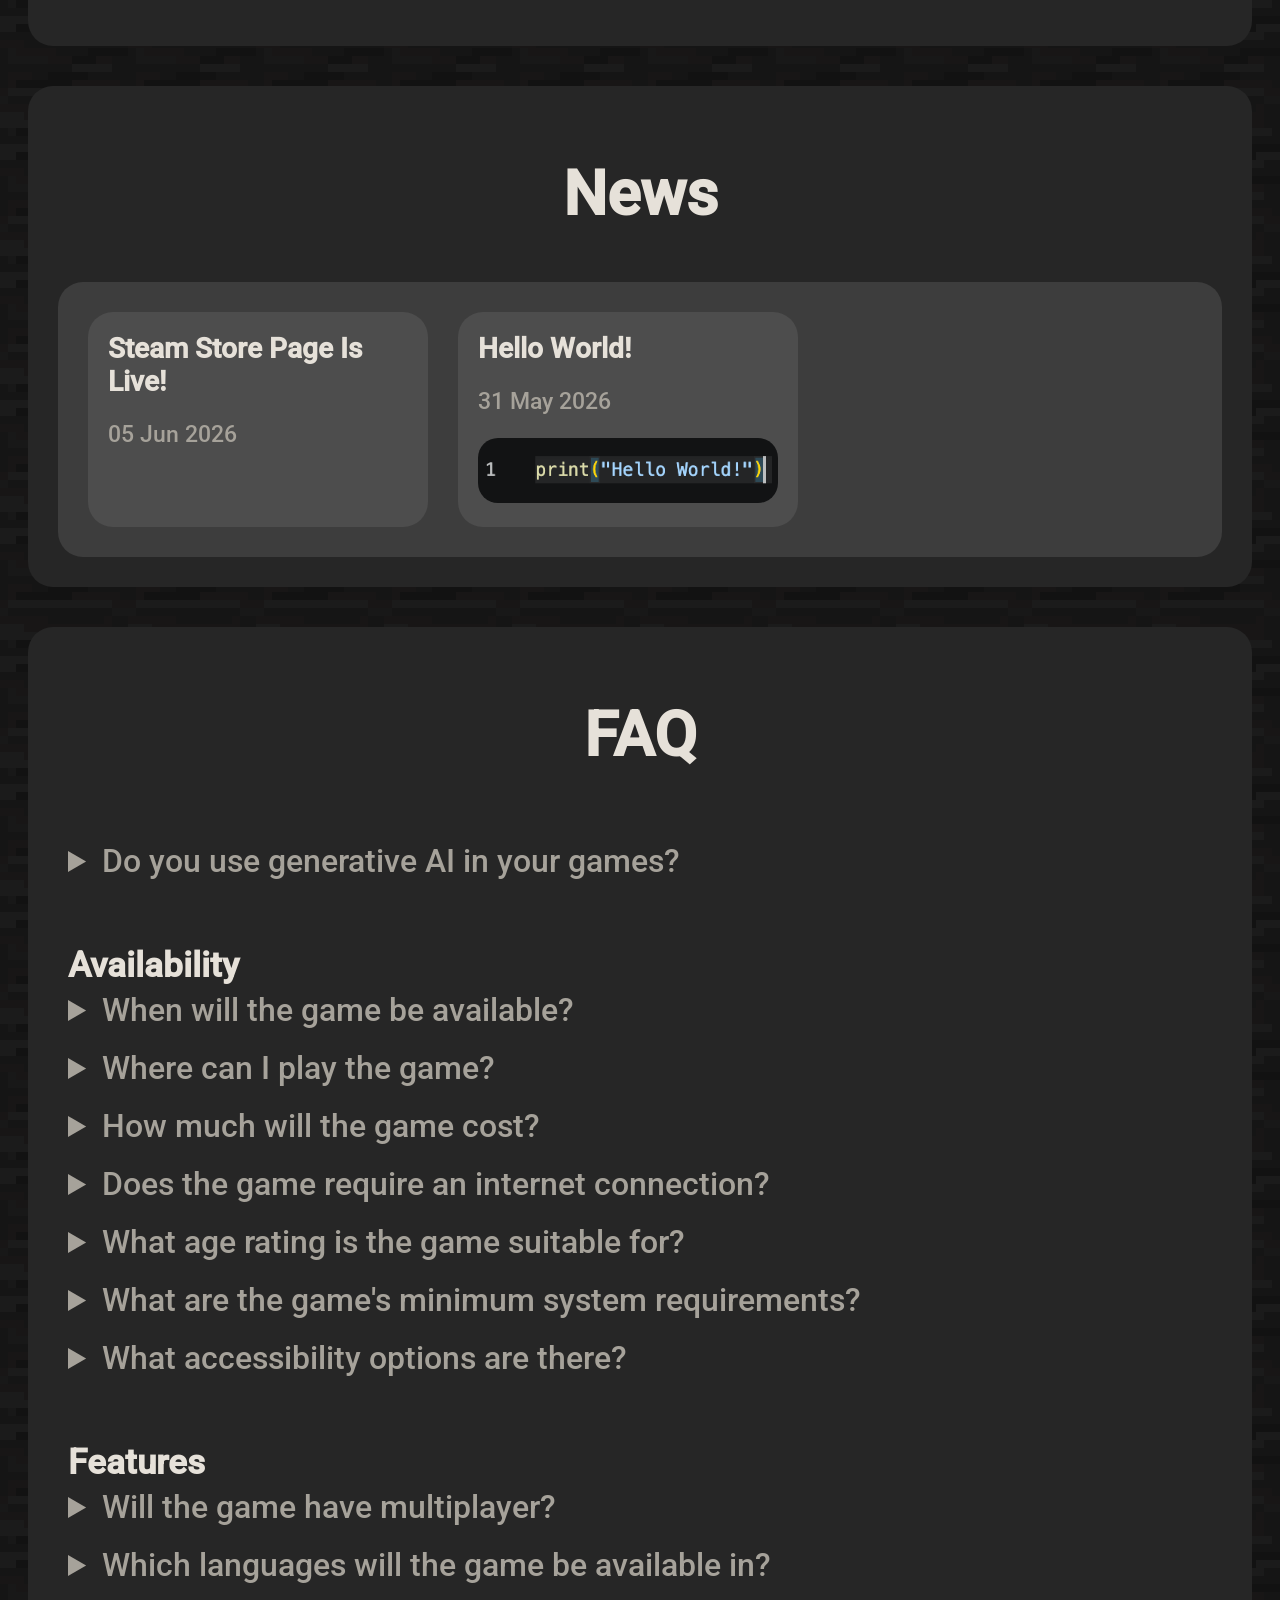
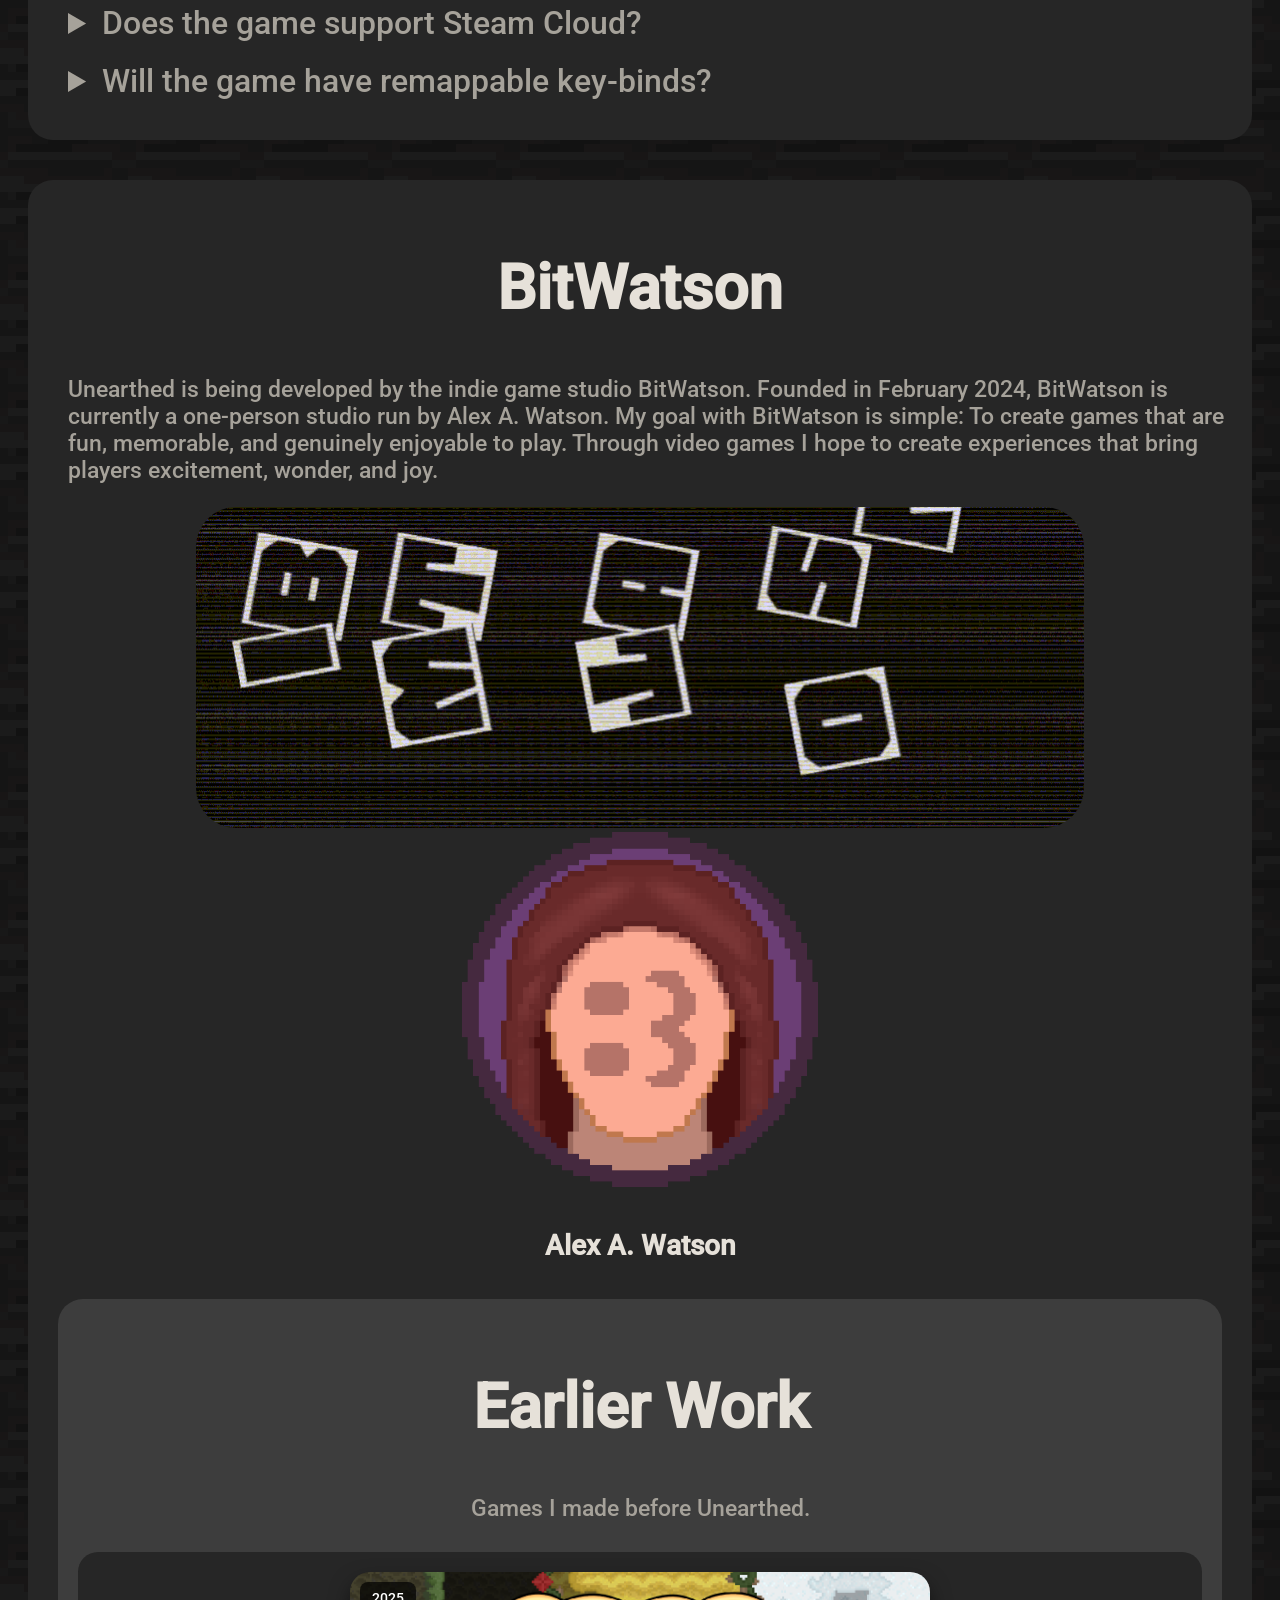
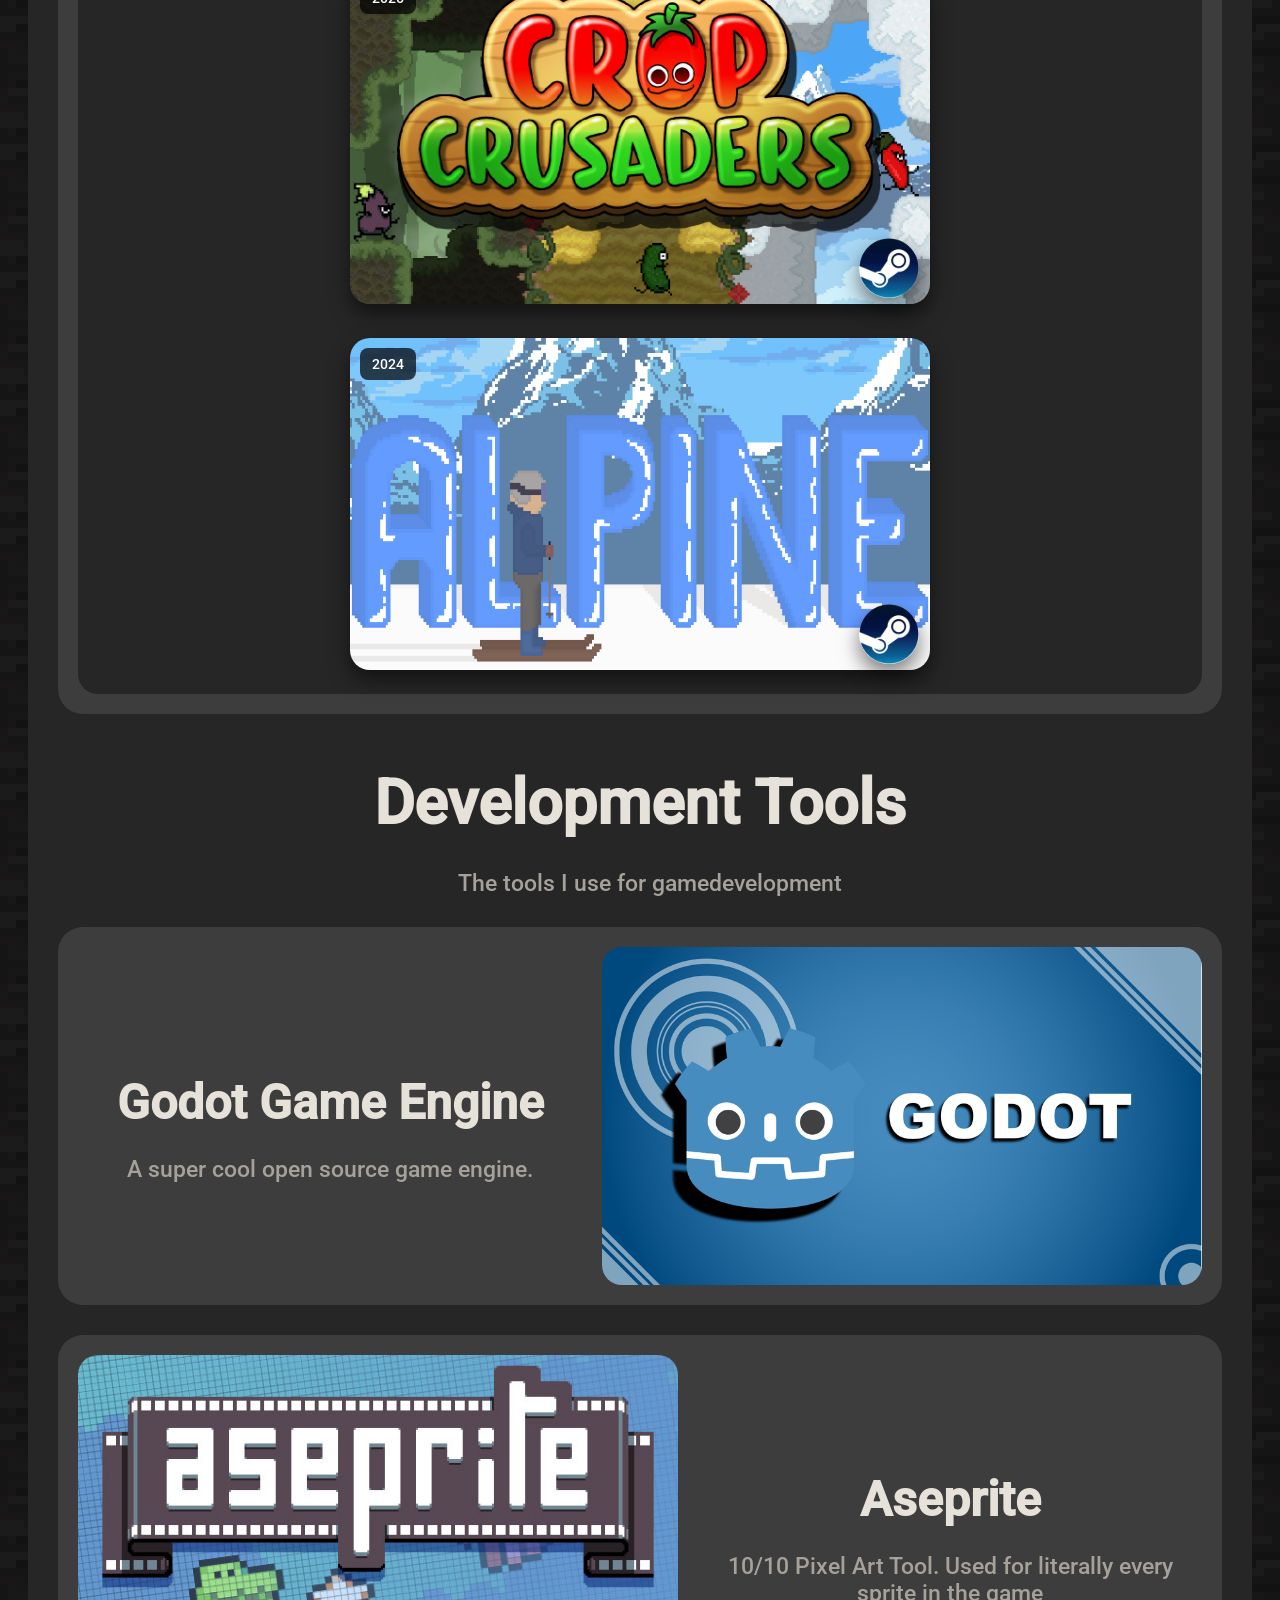
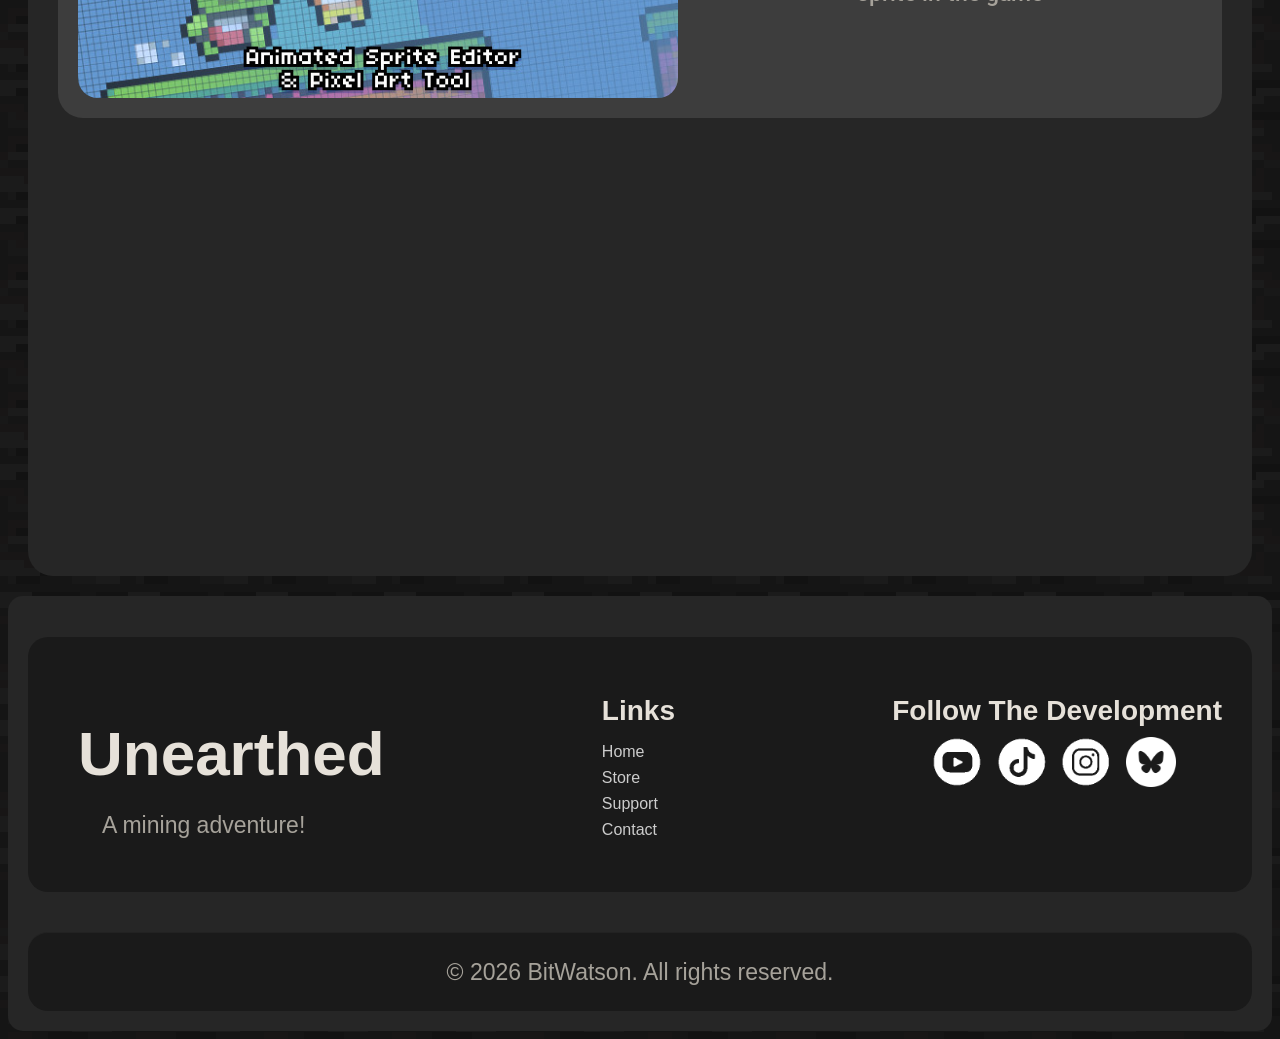
==== commit a4ee0164: "Sized Down Bitwatson images & Removed Controller Support Question" ====
--- a/index.html
+++ b/index.html
@@ -203,14 +203,9 @@
         </details>
         <details>
           <summary>Which languages will the game be available in?</summary>
-          <p>Upon release the game will feature 3 languages, English (US), Swedish & Spanish. Later I would like to add the languages French, German, Portuguese (Brazil), Simplified Chinese & Japanese. If you would like to request another language please let me know here: <a href="contact.html">Contact</a></p>
-        </details>
-        <details>
-          <summary>Will the game have controller support?</summary>
-          <p>Yes! The game will feature controller support, including (on PC) support for Sony DualShock, Sony Dualsense, Xbox One and Series X/S Controllers, Nintendo Switch Joy-Cons.</p>
-        </details>
-      
-      <details>
+          <p>Upon release the game will feature 3 languages, English (US), Swedish & Spanish (CO). Later I would like to add the languages French, German, Portuguese (Brazil), Simplified Chinese & Japanese. If you would like to request another language please let me know here: <a href="contact.html">Contact</a></p>
+        </details>
+        <details>
           <summary>Does the game support Steam Cloud?</summary>
           <p>Yes! By default all save data is saved to Steam Cloud. (Up to 10GB per player, which is more than suitable for several LARGE worlds.)</p>
         </details>
--- a/css/style.css
+++ b/css/style.css
@@ -281,8 +281,8 @@
 
 #bitwatson_logo {
   border-radius: 40px;
-  width: 100%;
-}
+  margin-left: 12.5%;
+  width: 75%;}
 
 .footer {
   background: #262626;
@@ -515,8 +515,8 @@
 }
 
 #watson-self-portrait {
-  width: 40%;
-  padding-left: 30%;
+  width: 30%;
+  padding-left: 35%;
   border-radius: 0%;
 }
 
@@ -557,6 +557,7 @@
 
   #bitwatson_logo {
     width: 100%;
+    margin-left: 0px;
     
   }
 
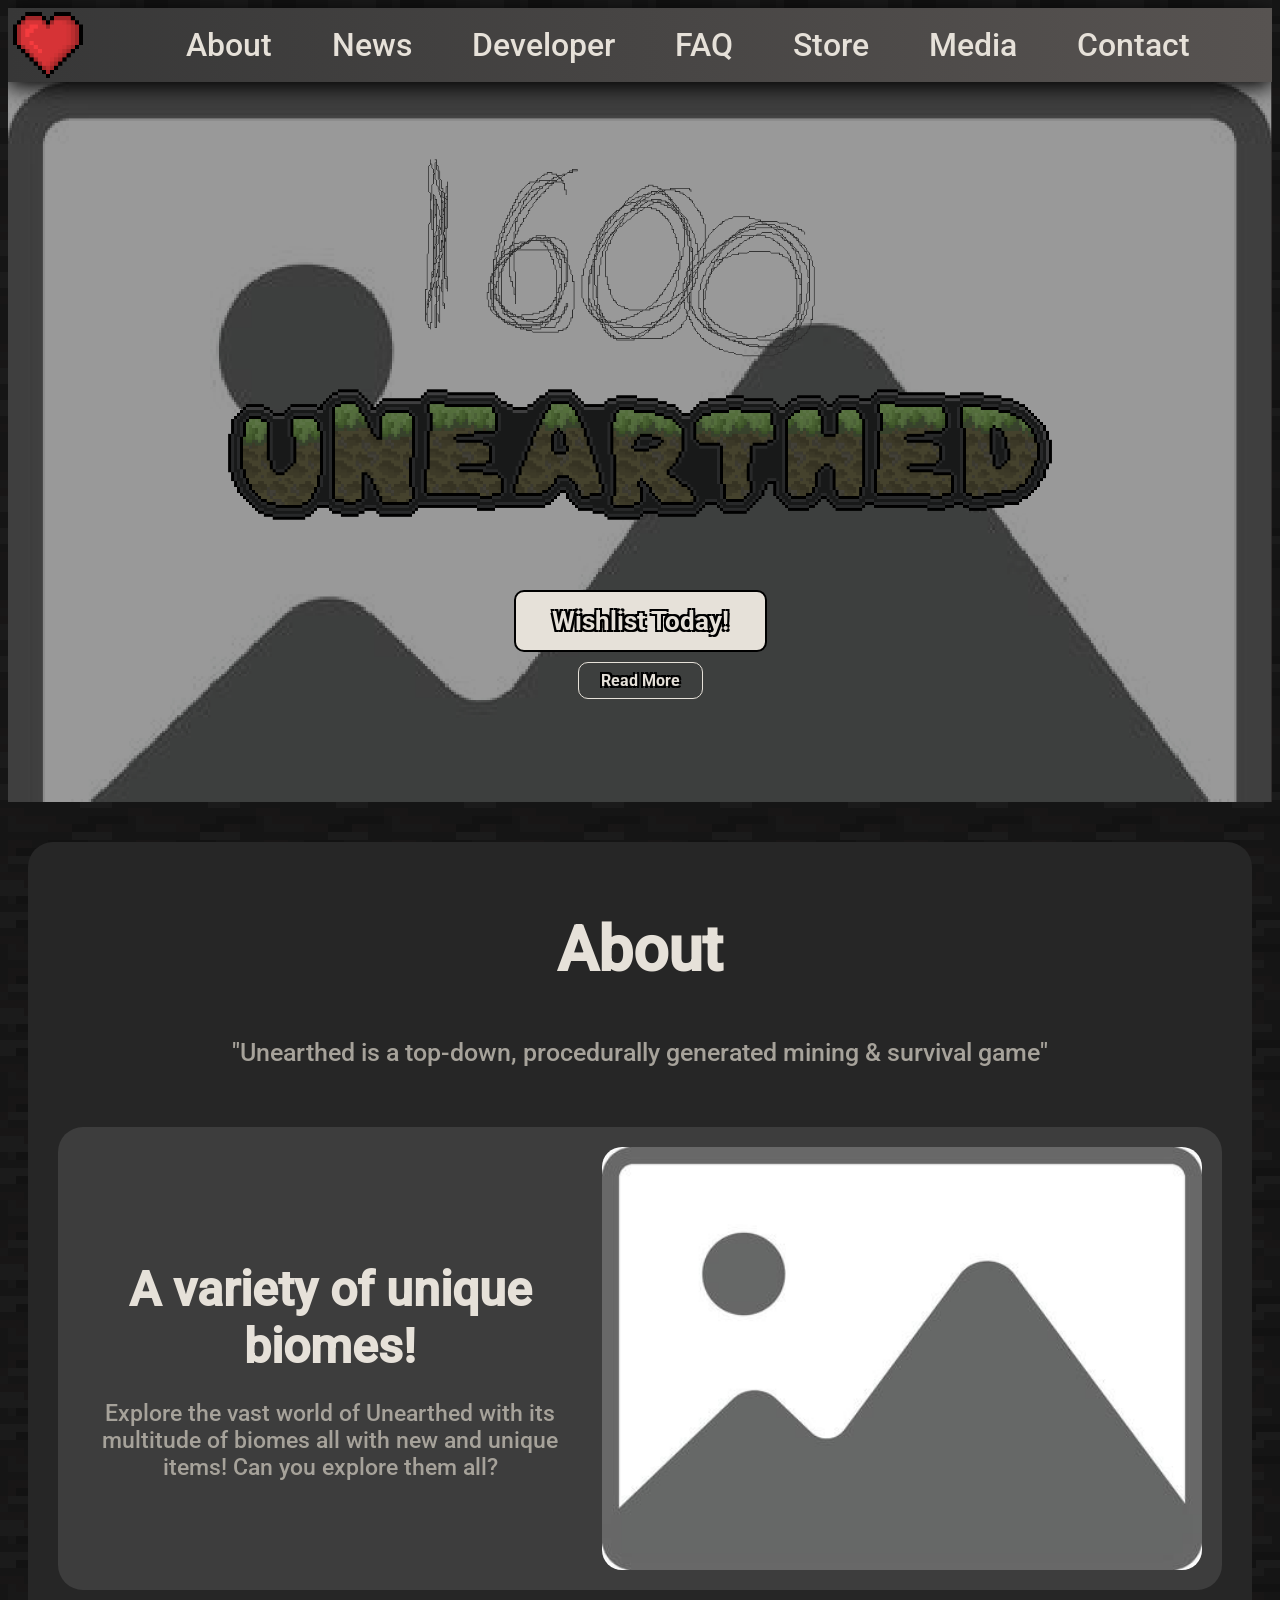
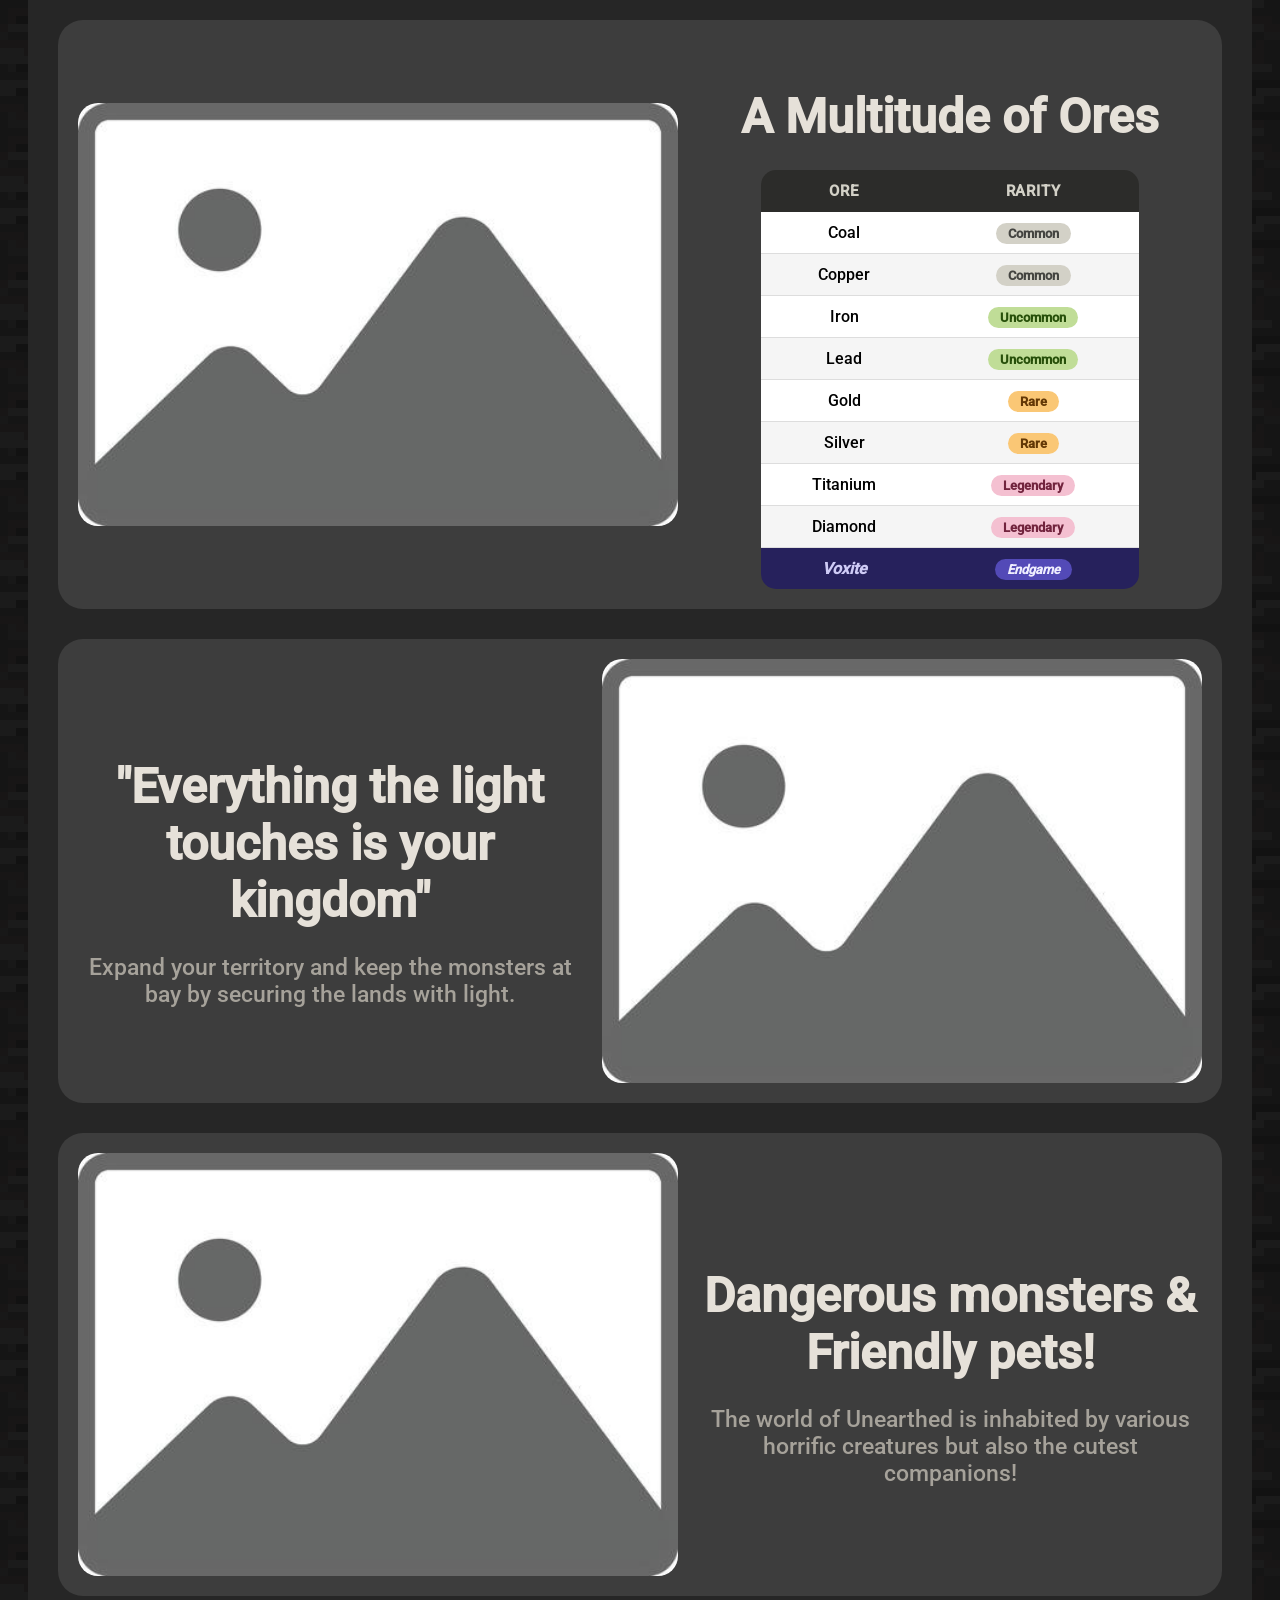
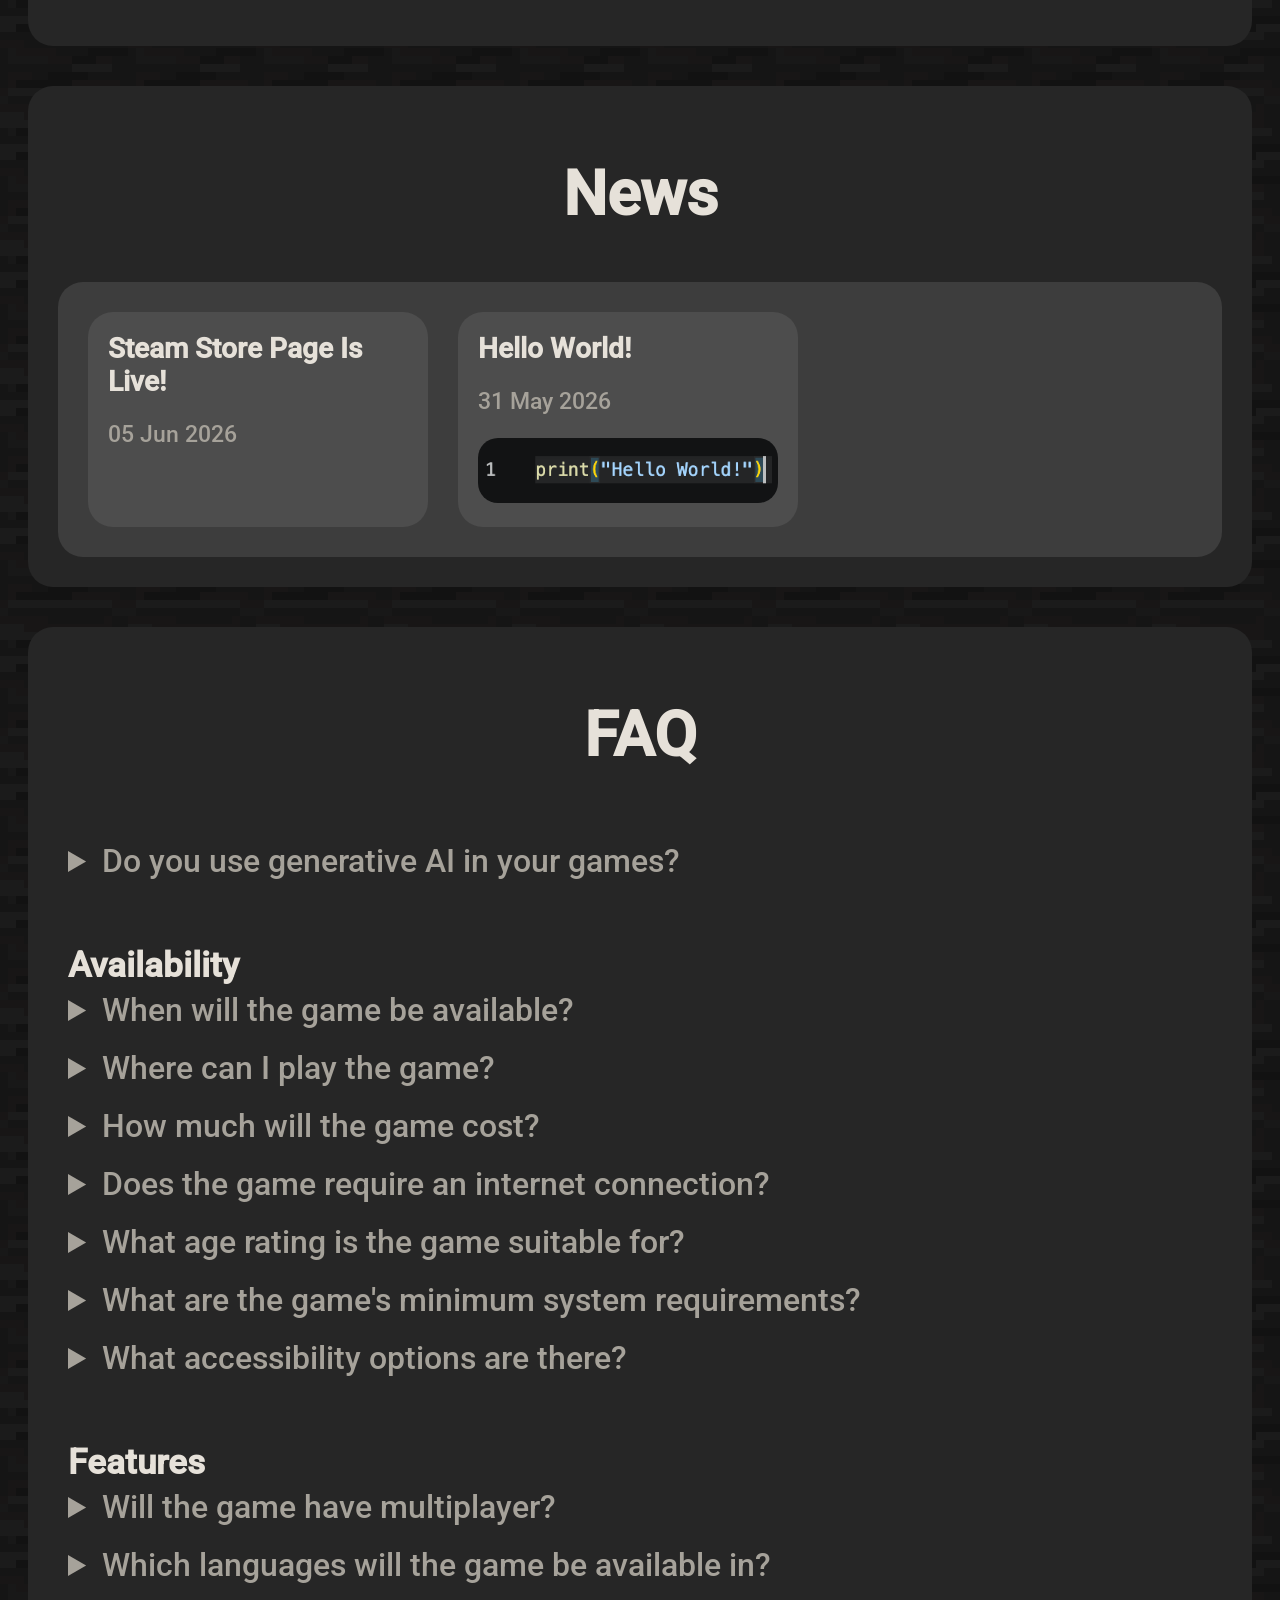
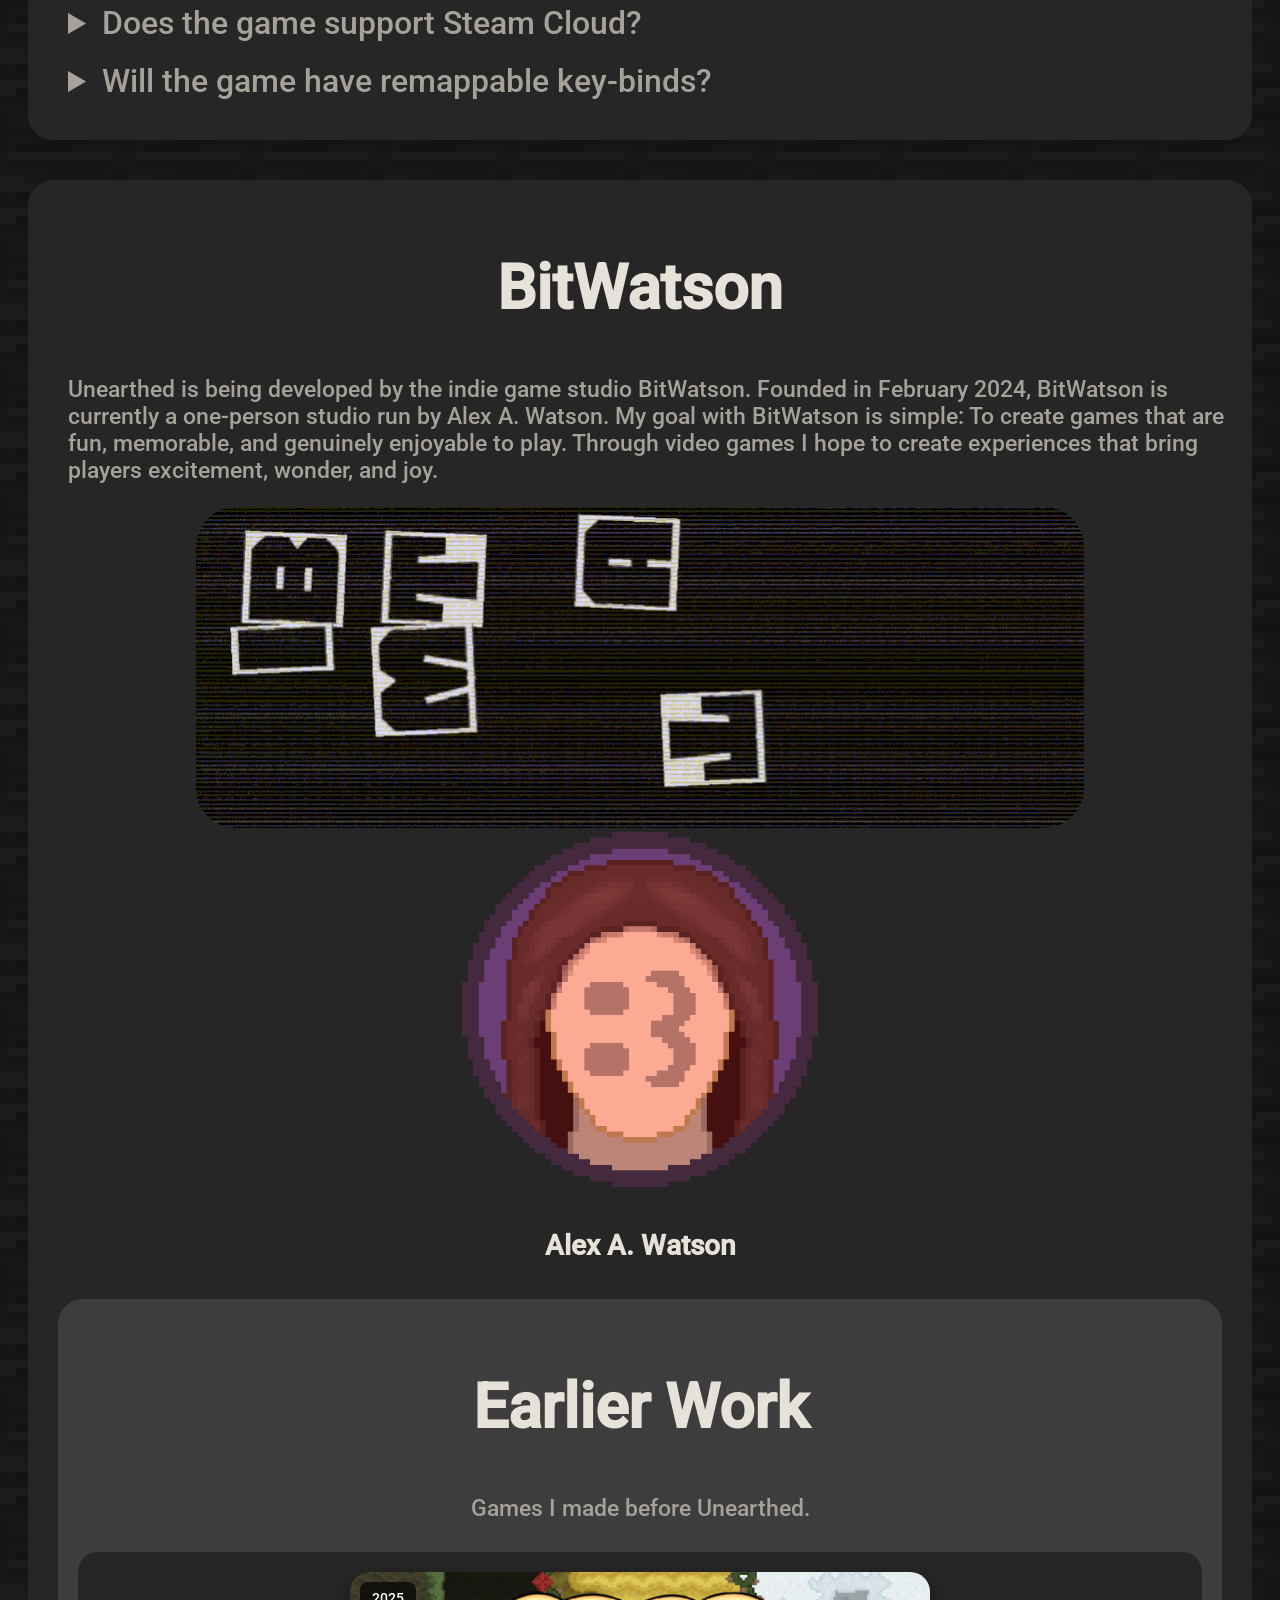
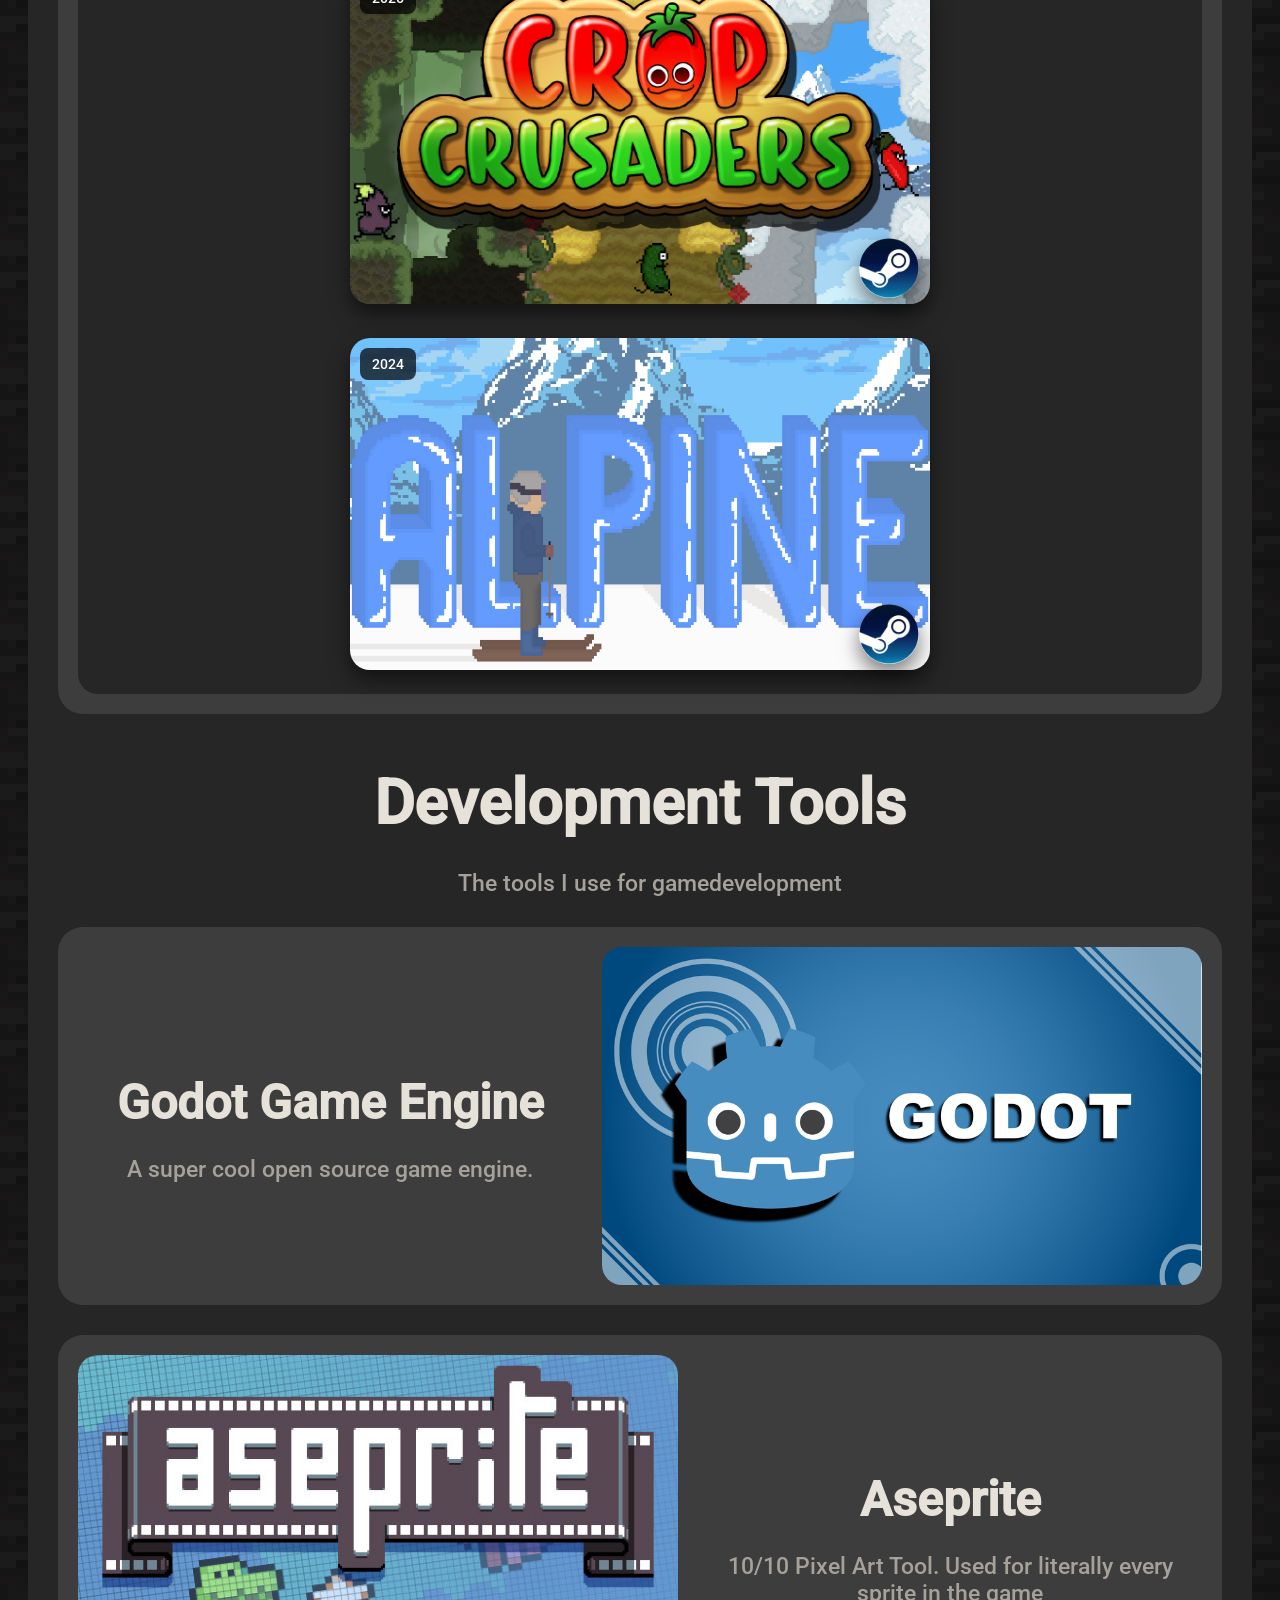
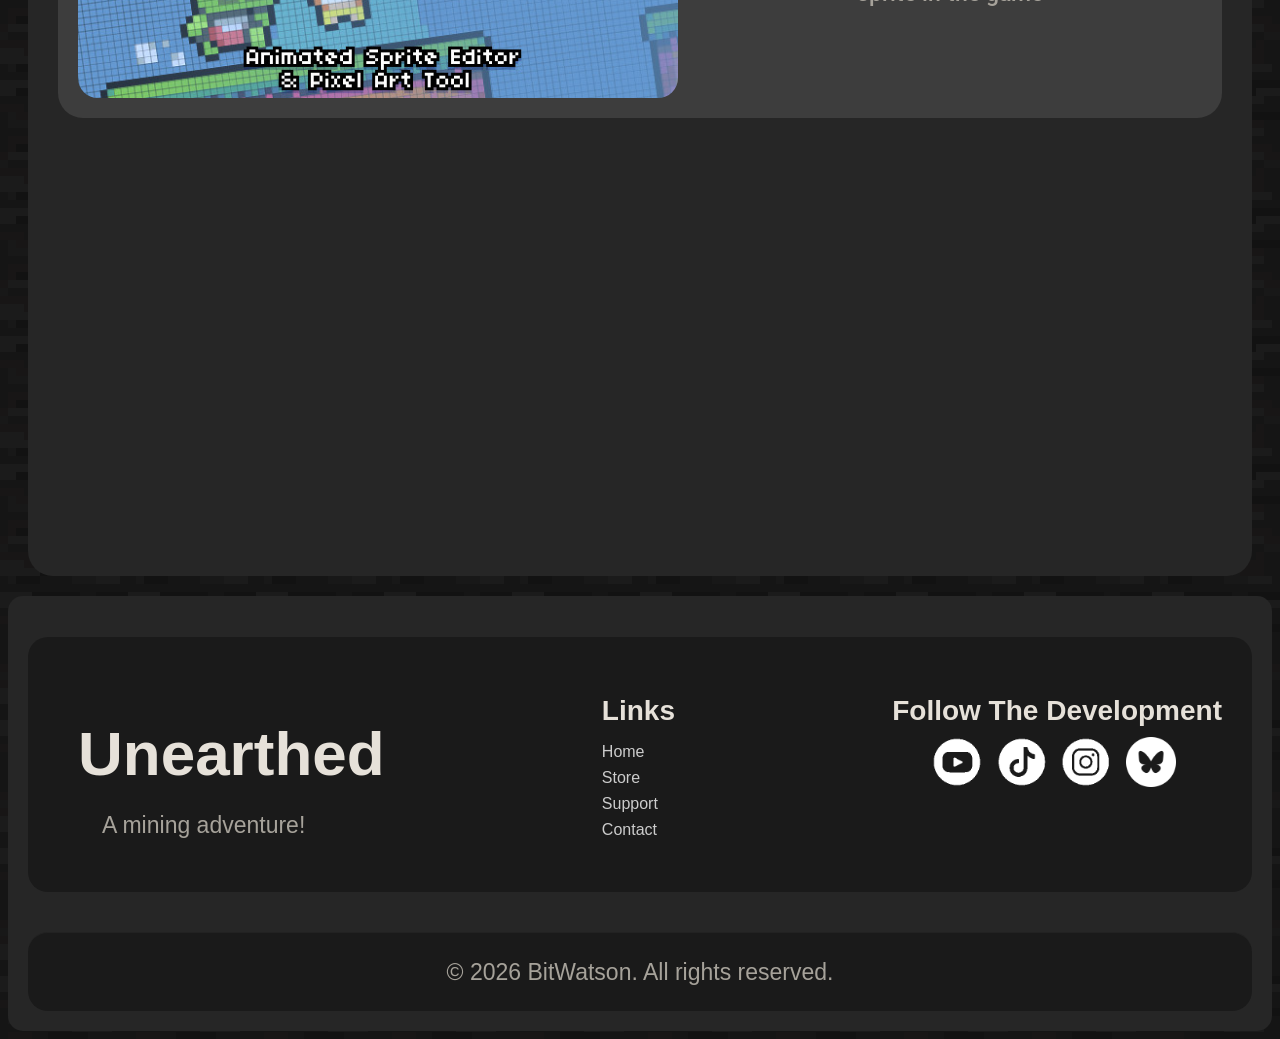
==== commit 038452d0: "Styled New Unearthed Logo" ====
--- a/index.html
+++ b/index.html
@@ -53,7 +53,7 @@
             <img src="images/placholder.jpg" srcset="images/placholder-640.jpg 640w,images/placholder-1024.jpg 1024w,images/placholder-1600.jpg 1600w" sizes="100vw" alt="screenshot" loading="lazy">
           </div>
           <div class="carousel-overlay">
-            <h1 id="unearthed-hero-logo" class="fade-left">Unearthed</h1>
+            <img id="unearthed-hero-logo" class="fade-left" src="images/unearthed-logo.png" alt="Unearthed Logo" loading="lazy">
             <a href="https://store.steampowered.com/app/3744400/Unearthed/" class="hero-btn wishlist-btn fade-right">Wishlist Today!</a>
             <a href="#about-section" class="hero-btn read-more-btn fade-right">Read More</a>
           </div>
--- a/css/style.css
+++ b/css/style.css
@@ -524,6 +524,11 @@
   text-align: center;
 }
 
+#unearthed-hero-logo {
+  width: 75%;
+  margin-bottom: 0px;
+}
+
 .game-feature-text h3 {
   font-size: 48px;
   margin-bottom: 25px;
@@ -551,7 +556,7 @@
   }
 
   #unearthed-hero-logo {
-    font-size: 60px;
+    scale: 0.75;
     margin-bottom: 0px;
   }
 
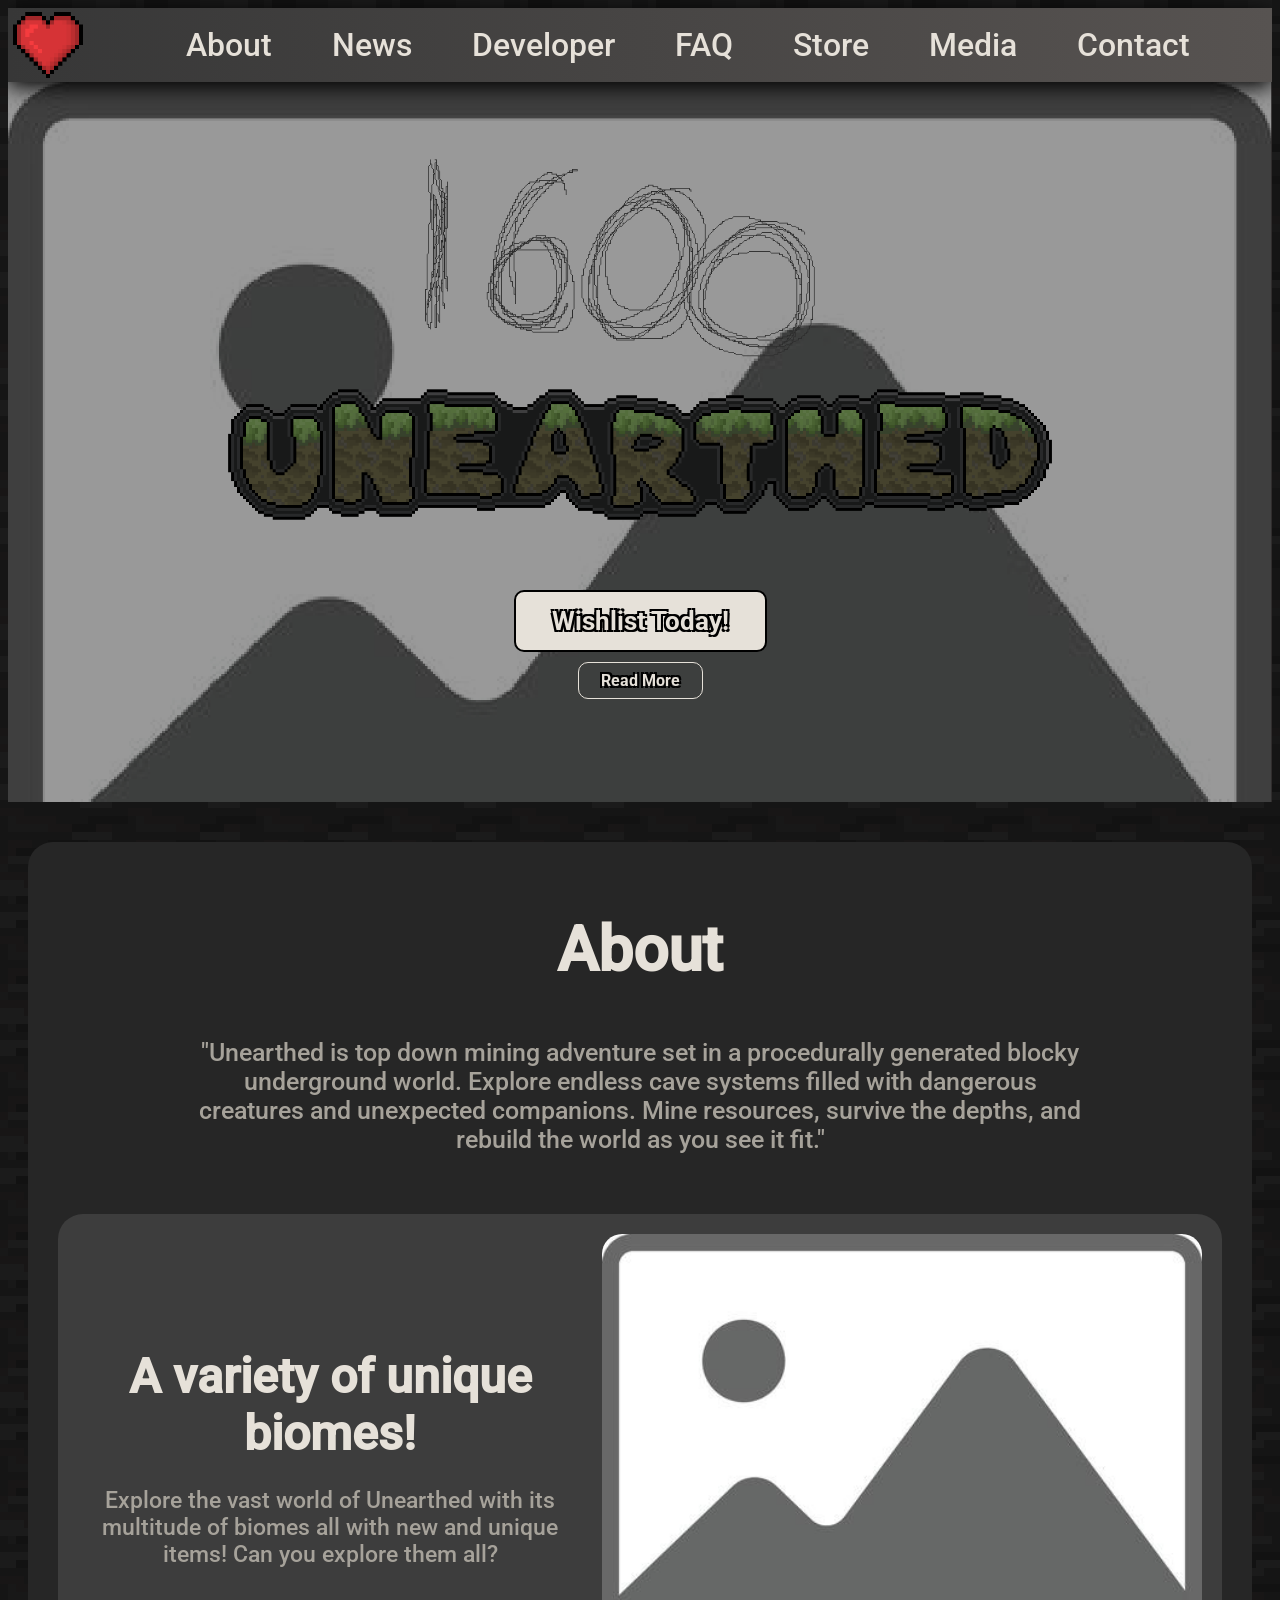
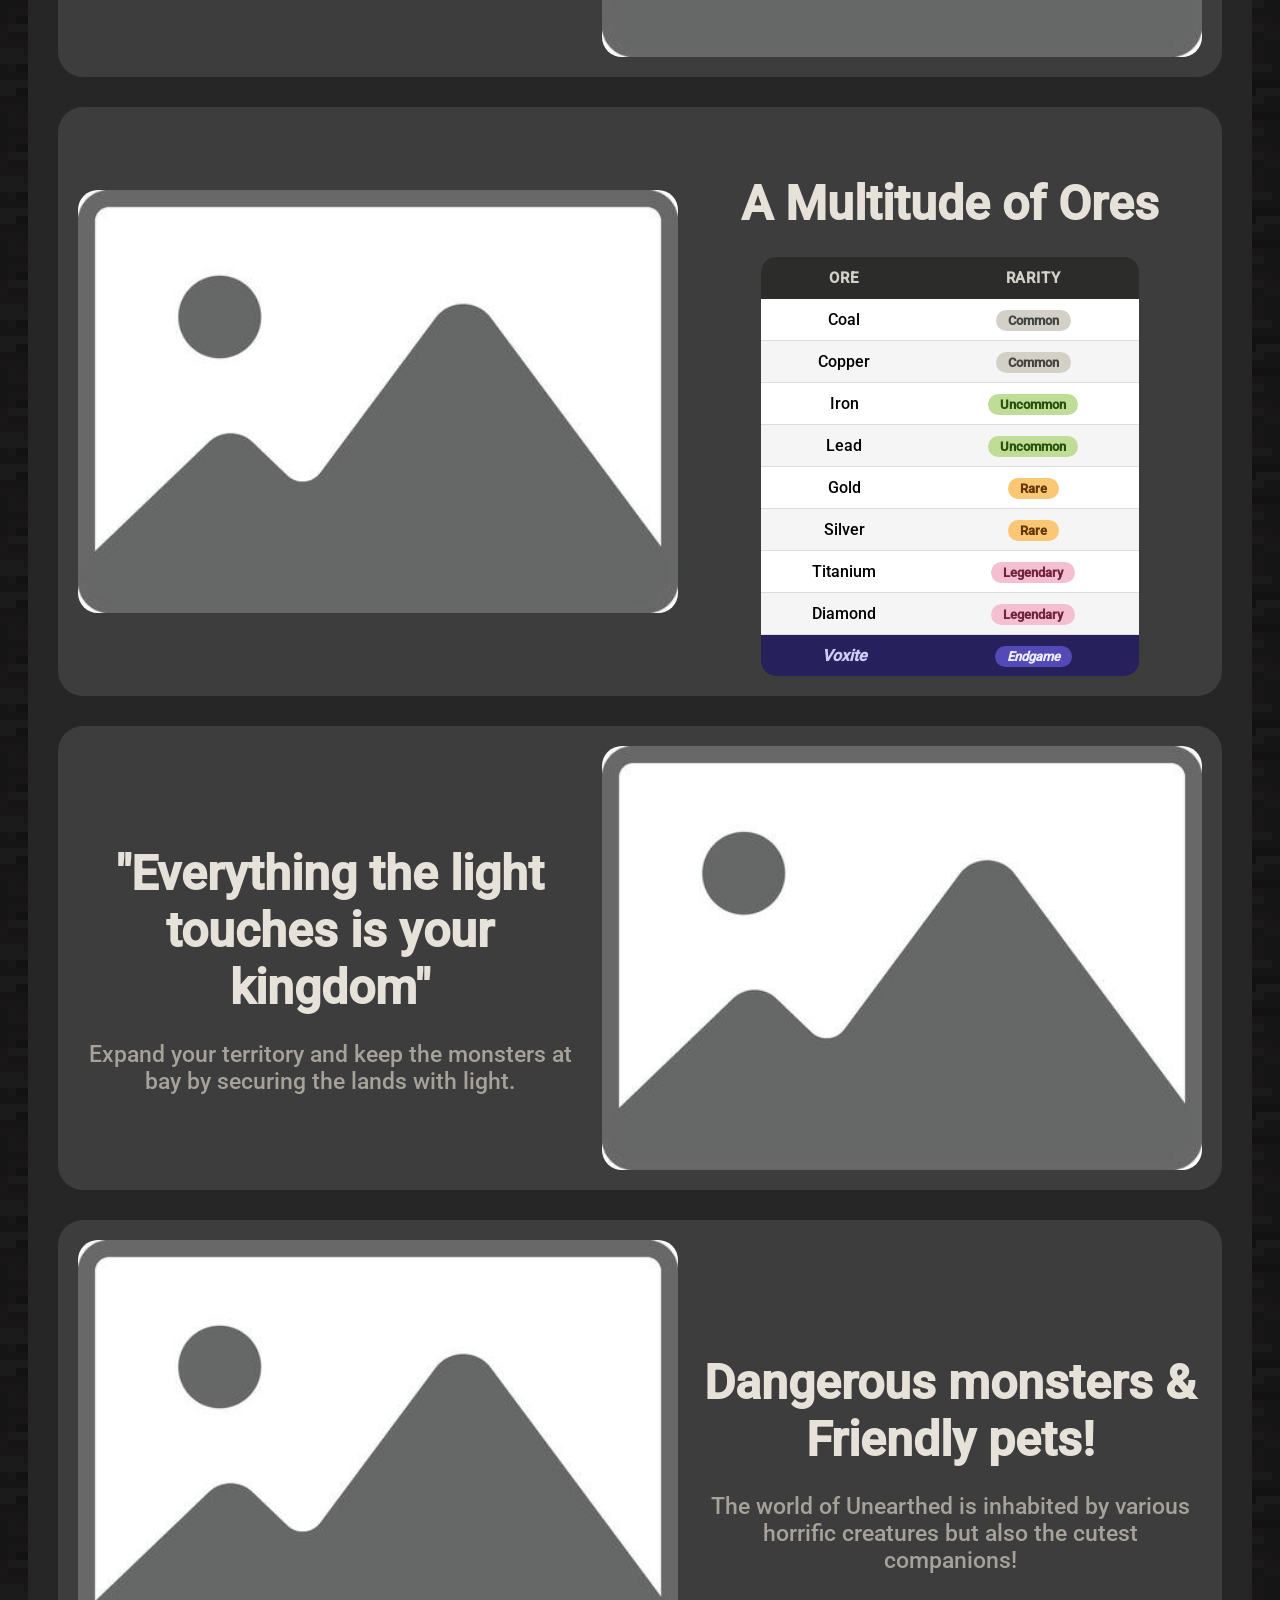
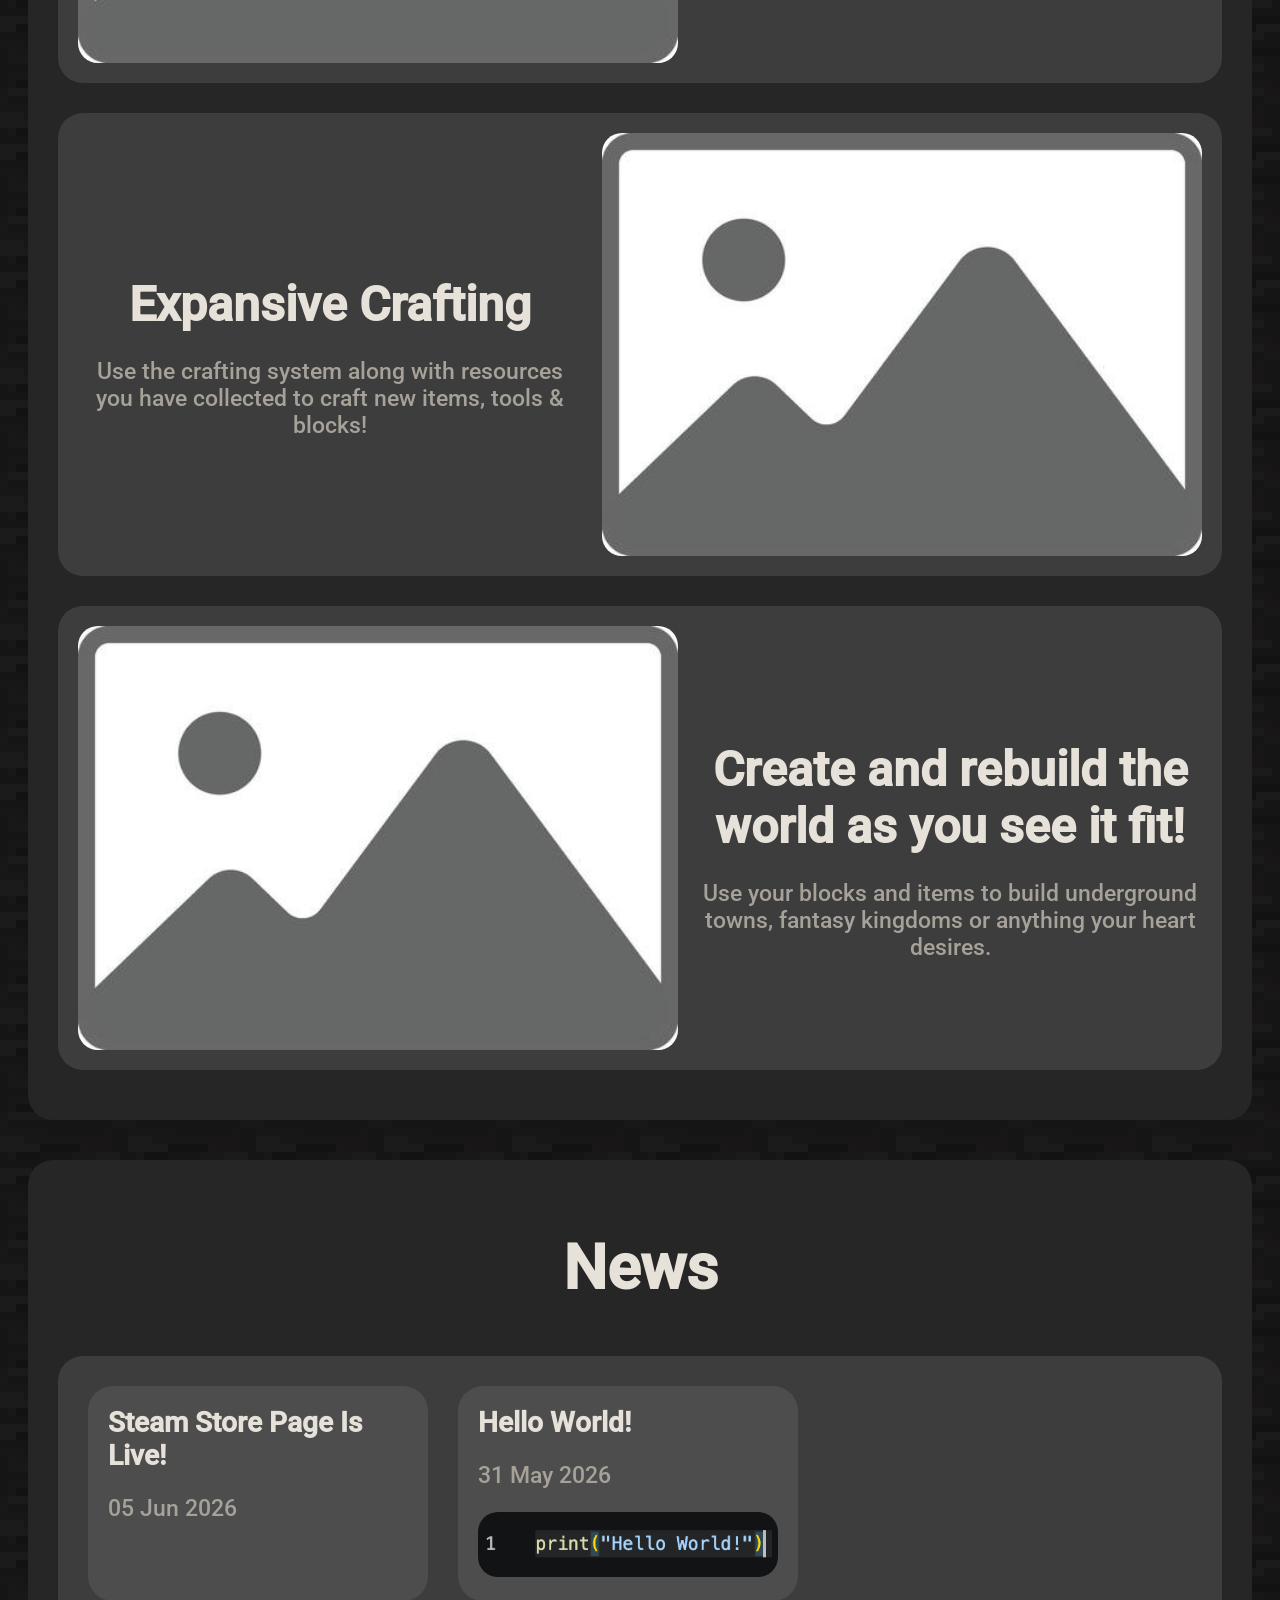
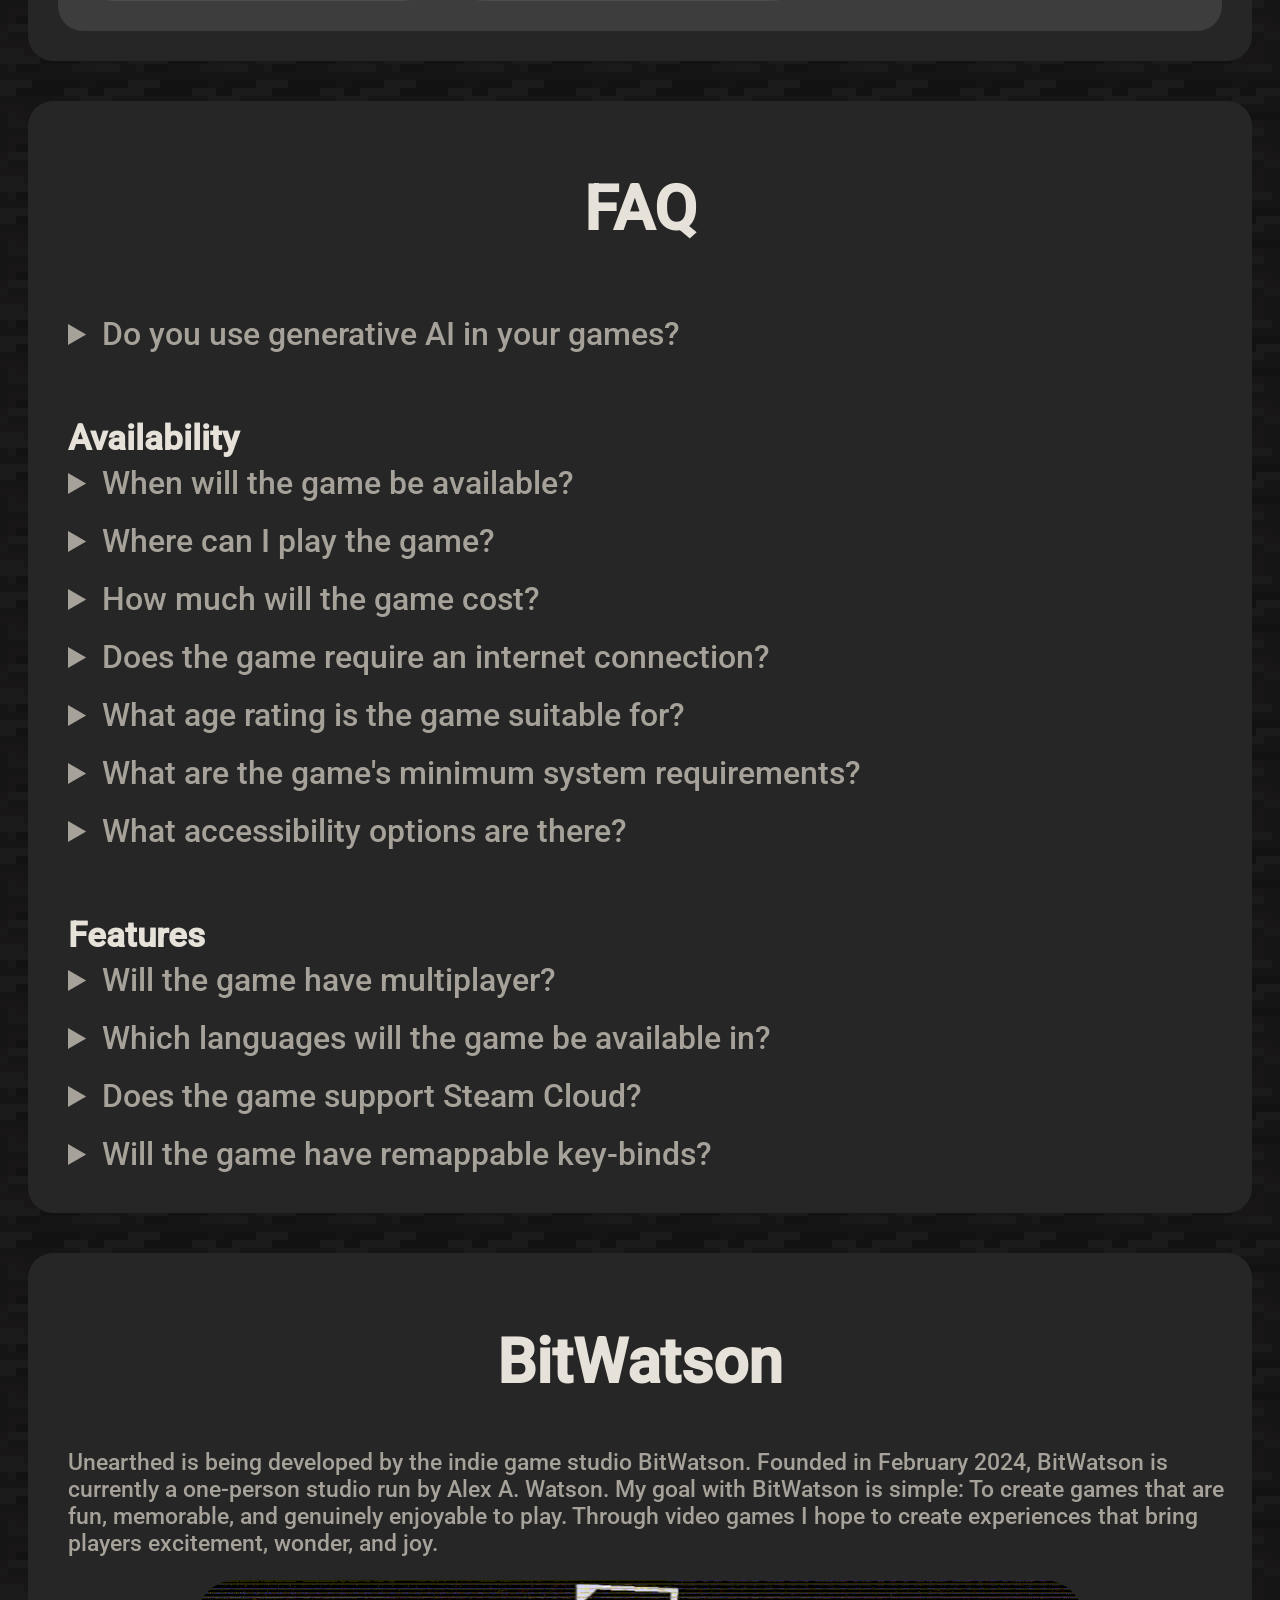
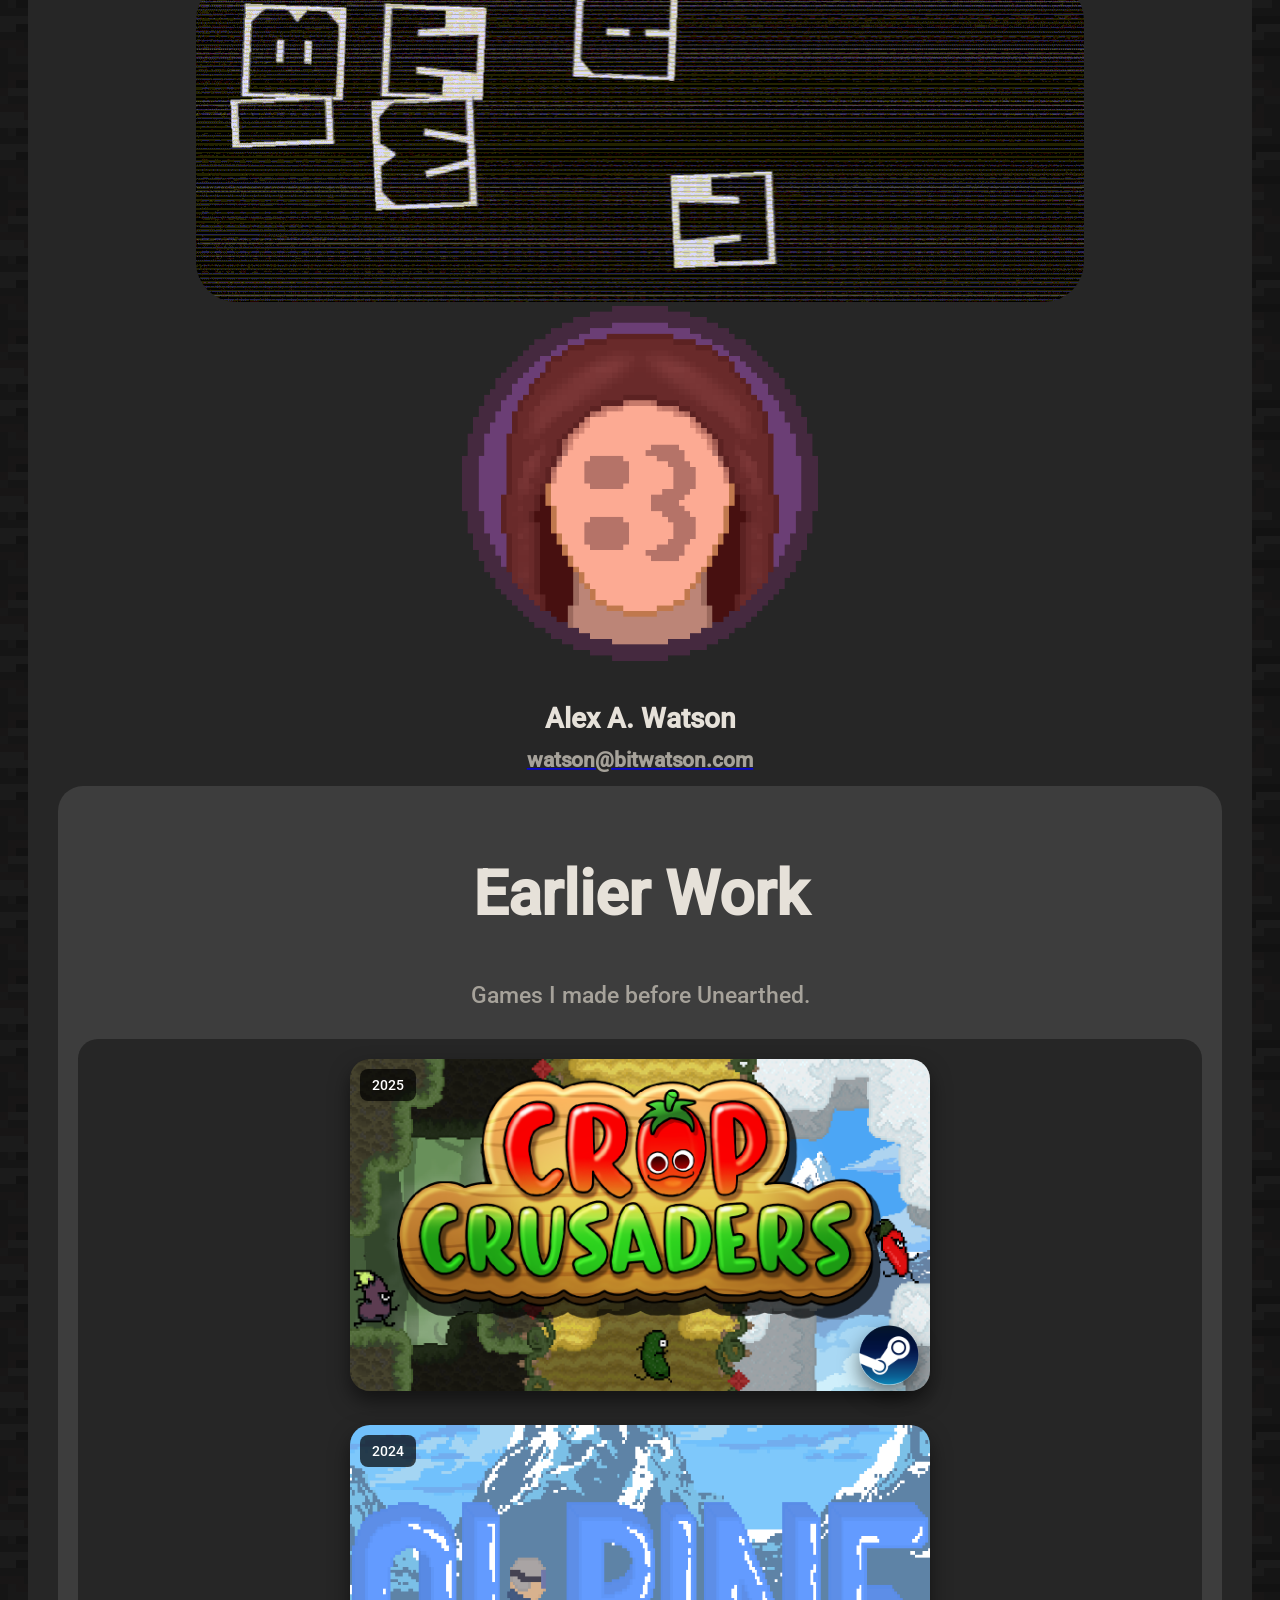
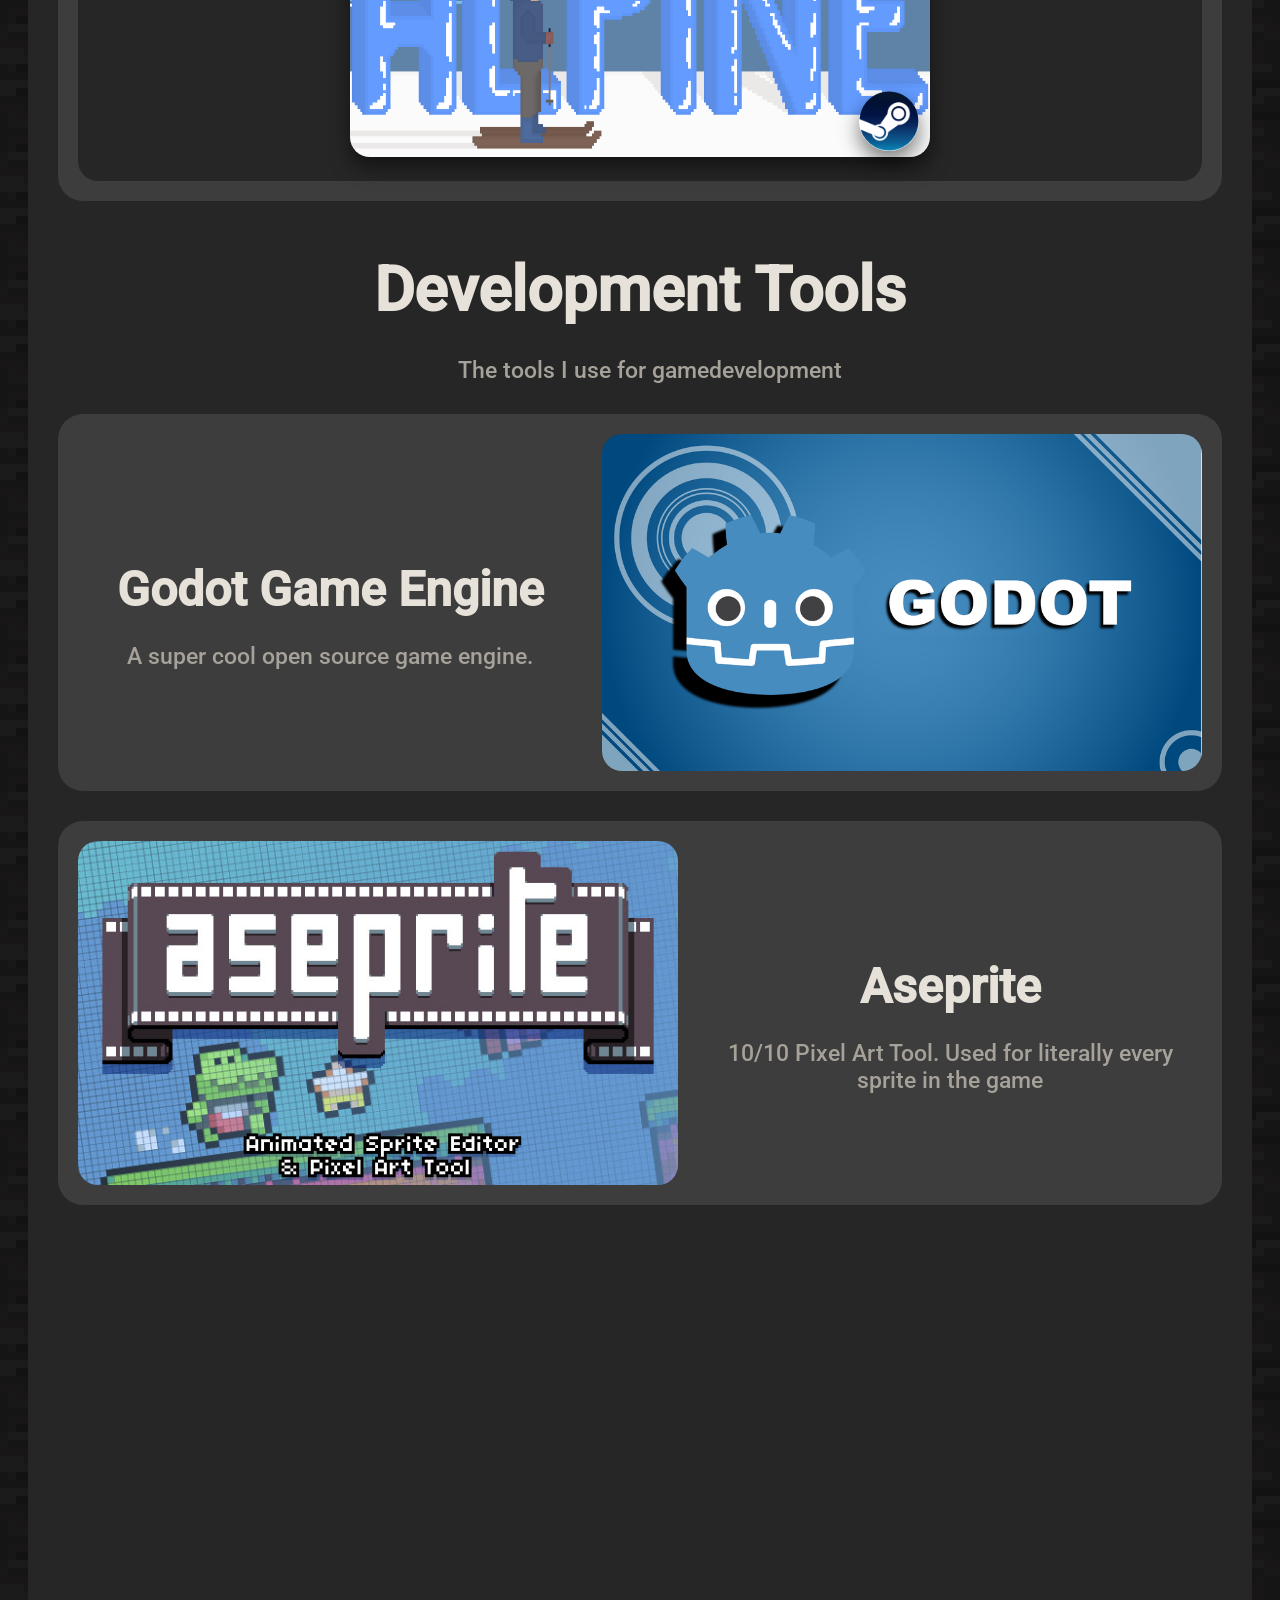
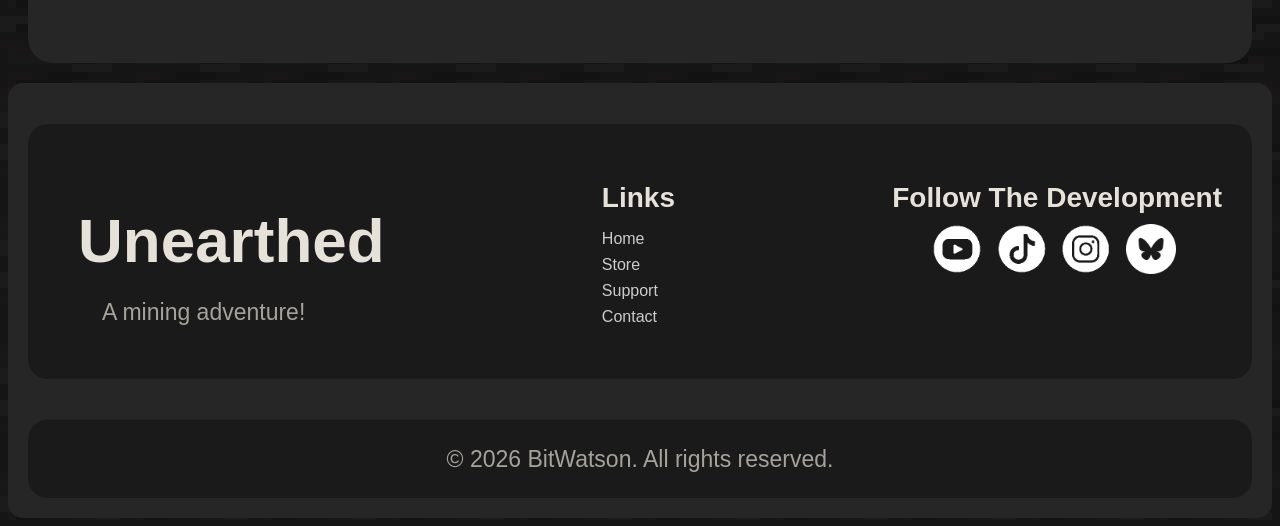
==== commit 88d0d3ea: "Update Styling, added social links & contact email" ====
--- a/index.html
+++ b/index.html
@@ -60,7 +60,7 @@
         </div>
       <section class="section" id="about-section">
         <h2>About</h2>
-        <p class="section_qoute fade-left">"Unearthed is a top-down, procedurally generated mining & survival game"</p>
+        <p class="section_qoute fade-left unearthed_info_qoute">"Unearthed is top down mining adventure set in a procedurally generated blocky underground world. Explore endless cave systems filled with dangerous creatures and unexpected companions. Mine resources, survive the depths, and rebuild the world as you see it fit."</p>
         <div class="sub_section fade-right game-feature">
           <div class="game-feature-text">
             <h3>A variety of unique biomes!</h3>
@@ -102,11 +102,25 @@
           </div>
           <img src="images/placholder.jpg" alt="placeholder" class="game_feature_image" loading="lazy">
         </div>
-         <div class="sub_section fade-right game-feature">
+        <div class="sub_section fade-right game-feature">
           <img src="images/placholder.jpg" alt="placeholder" loading="lazy" class="game_feature_image">
           <div class="game-feature-text">
             <h3>Dangerous monsters & Friendly pets!</h3>
             <p>The world of Unearthed is inhabited by various horrific creatures but also the cutest companions!</p>
+          </div>
+        </div>
+        <div class="sub_section fade-left game-feature">
+          <div class="game-feature-text">
+            <h3>Expansive Crafting</h3>
+            <p>Use the crafting system along with resources you have collected to craft new items, tools & blocks!</p>
+          </div>
+          <img src="images/placholder.jpg" alt="placeholder" loading="lazy" class="game_feature_image">
+        </div>
+         <div class="sub_section fade-right game-feature">
+          <img src="images/placholder.jpg" alt="placeholder" loading="lazy" class="game_feature_image">
+          <div class="game-feature-text">
+            <h3>Create and rebuild the world as you see it fit!</h3>
+            <p>Use your blocks and items to build underground towns, fantasy kingdoms or anything your heart desires.</p>
           </div>
         </div>
       </section>
@@ -224,6 +238,7 @@
         <img src="images/watson-self-portrait.png" id="watson-self-portrait" loading="lazy" alt="Portrait of Alex A. Watson"
 >
         <h4 id="portrait-name">Alex A. Watson</h4>
+        <a href="mailto:watson@bitwatson.com"><h4 id="portrait-email">watson@bitwatson.com</h4></a>
         <div class="sub_section">
           <h2 id="earlier_work_title">Earlier Work</h2>
           <p class="section_paragraph" id="previus_games_p">
@@ -315,10 +330,10 @@
         <div class="footer-socials">
           <h3>Follow The Development</h3>
           <div class="social-icons">
-            <a href="https://www.youtube.com/@unearthed-game" target="_blank" rel="noopener noreferrer" aria-label="YouTube"><img class="social_icon" src="images/youtube.png" alt="YouTube" loading="lazy"></a>
-            <a href="https://bsky.app/profile/unearthed-game.bsky.social" target="_blank" rel="noopener noreferrer" aria-label="TikTok"><img class="social_icon" src="images/tiktok.png" alt="TikTok" loading="lazy"></a>
-            <a href="#" target="_blank" rel="noopener noreferrer" aria-label="Instagram"><img class="social_icon" src="images/instagram.png" alt="Instagram" loading="lazy"></a>
-            <a href="#" target="_blank" rel="noopener noreferrer" aria-label="Bluesky"><img class="social_icon" src="images/bluesky.webp" alt="Bluesky" loading="lazy"></a>
+            <a href="https://www.youtube.com/channel/UChJM7K8a0zpGJqWY_OGo13Q" target="_blank" rel="noopener noreferrer" aria-label="YouTube"><img class="social_icon" src="images/youtube.png" alt="YouTube" loading="lazy"></a>
+            <a href="https://www.tiktok.com/@unearthedgame" target="_blank" rel="noopener noreferrer" aria-label="TikTok"><img class="social_icon" src="images/tiktok.png" alt="TikTok" loading="lazy"></a>
+            <a href="https://www.instagram.com/unearthed.game/" target="_blank" rel="noopener noreferrer" aria-label="Instagram"><img class="social_icon" src="images/instagram.png" alt="Instagram" loading="lazy"></a>
+            <a href="https://bsky.app/profile/unearthed-game.bsky.social" target="_blank" rel="noopener noreferrer" aria-label="Bluesky"><img class="social_icon" src="images/bluesky.webp" alt="Bluesky" loading="lazy"></a>
 
           </div>
         </div>
--- a/css/style.css
+++ b/css/style.css
@@ -524,6 +524,19 @@
   text-align: center;
 }
 
+#portrait-email {
+  text-align: center;
+  color: #a6a29a;
+  margin-top: -30px;
+  scale: 75%;
+  text-decoration: none;
+}
+
+.unearthed_info_qoute {
+  width: 75%;
+  padding-left: 12.5%;
+}
+
 #unearthed-hero-logo {
   width: 75%;
   margin-bottom: 0px;
@@ -556,7 +569,7 @@
   }
 
   #unearthed-hero-logo {
-    scale: 0.75;
+    scale: 0.95;
     margin-bottom: 0px;
   }
 
@@ -642,6 +655,11 @@
   details p {
     margin-left: 0px;
   }
+
+  .unearthed_info_qoute {
+  width: 90%;
+  padding-left: 5%;
+}
 
   h2 {
     text-align: center;
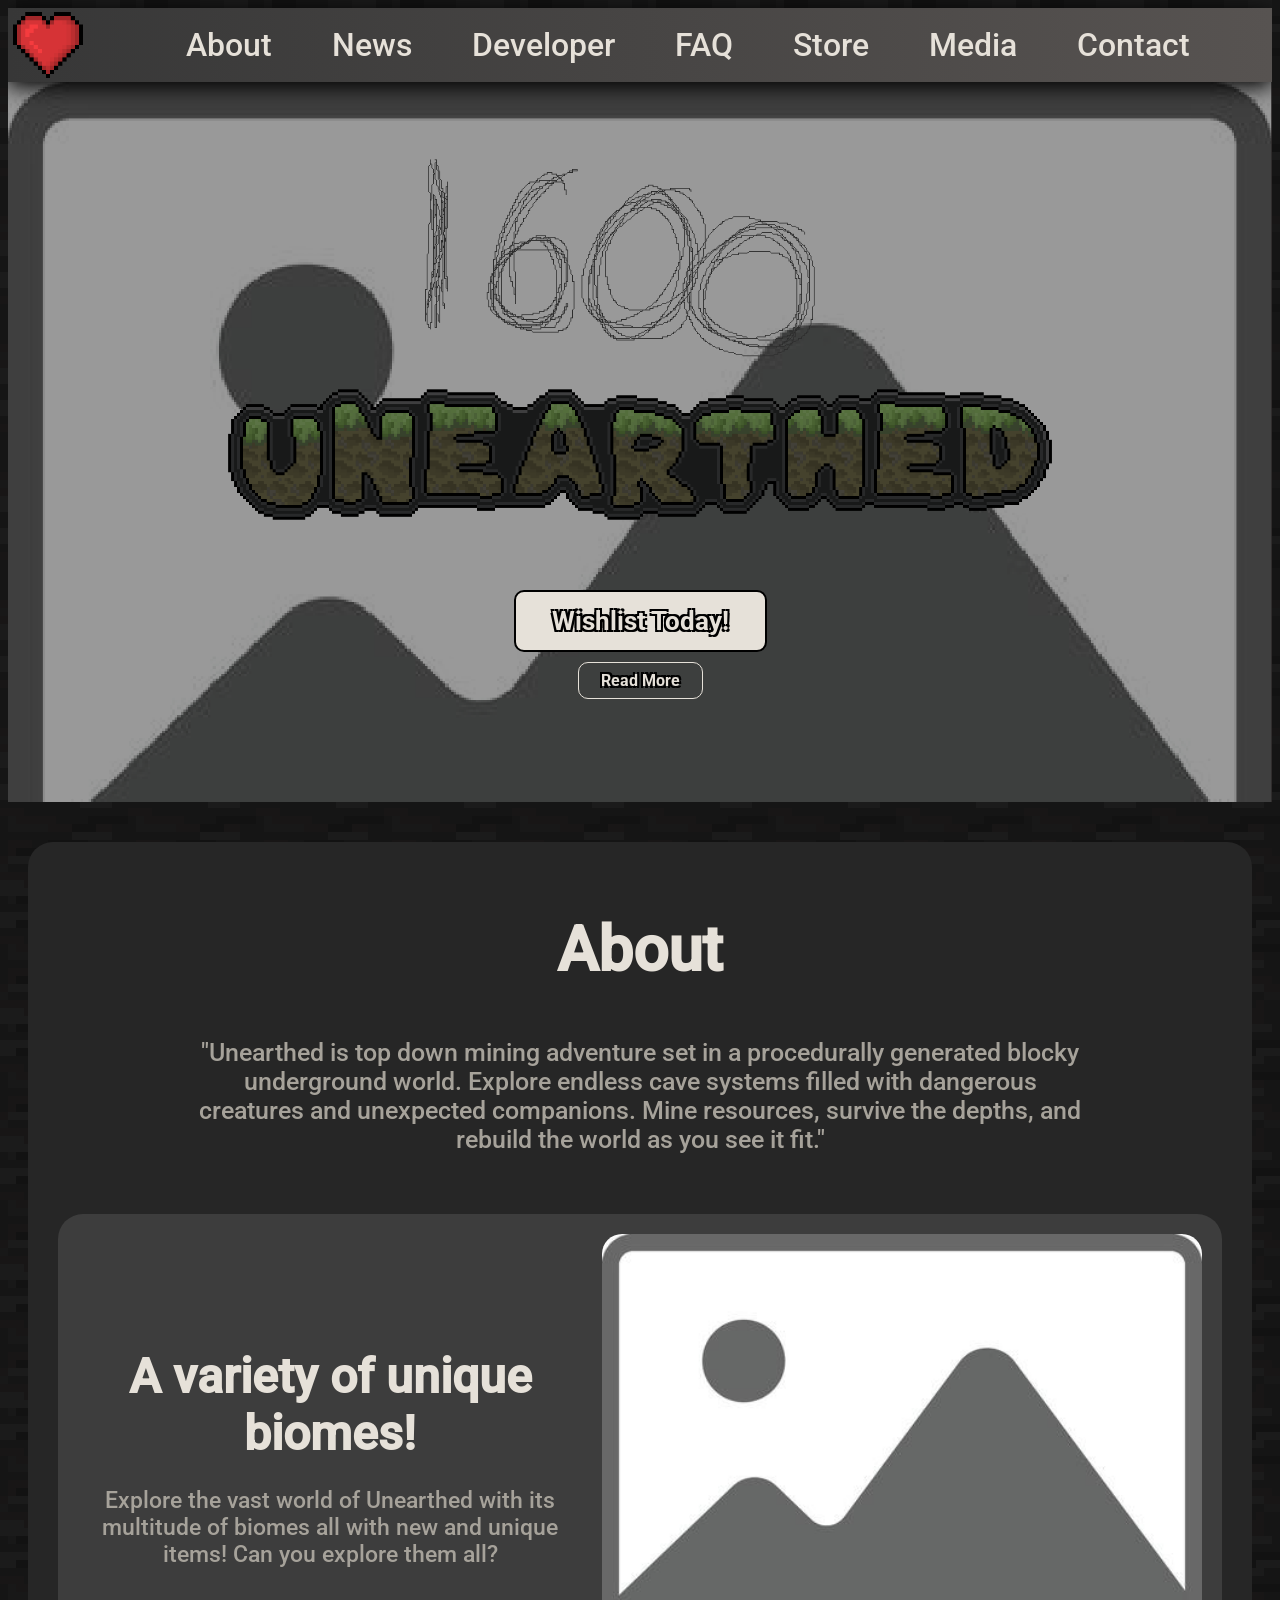
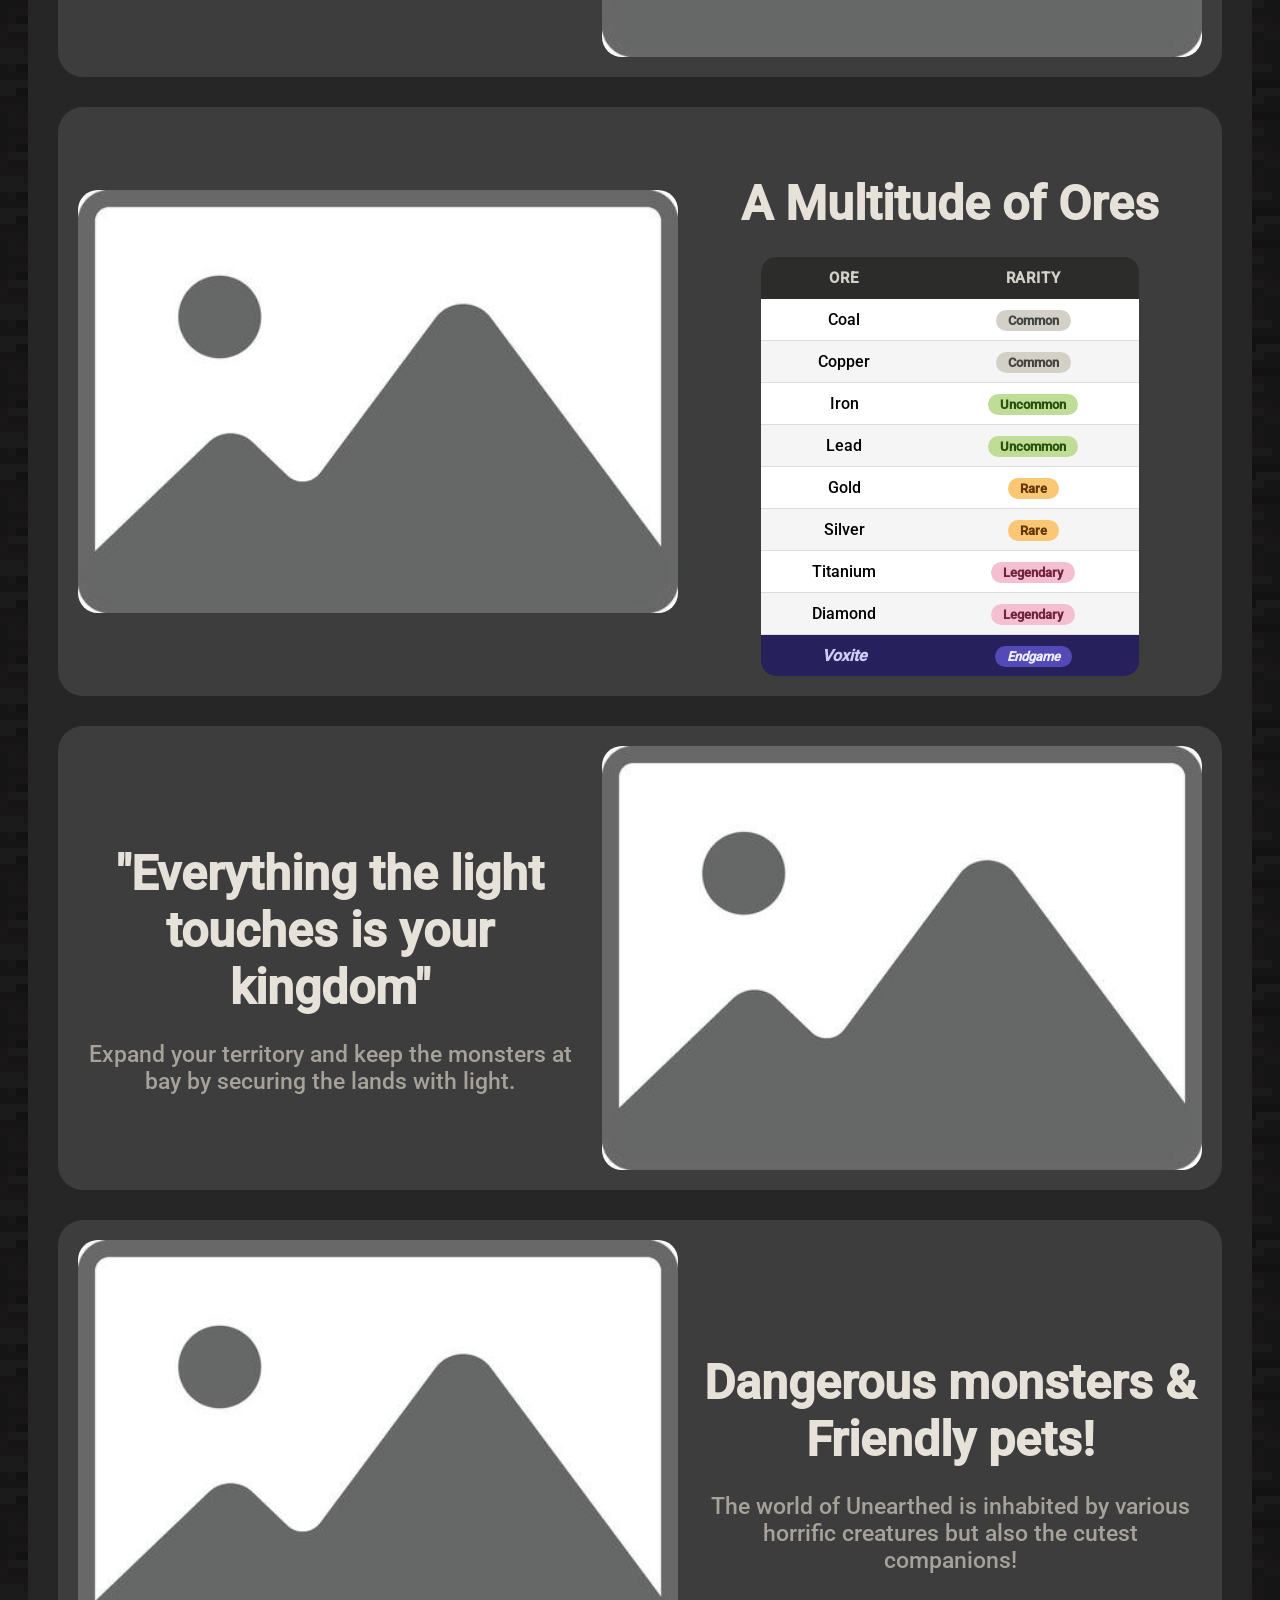
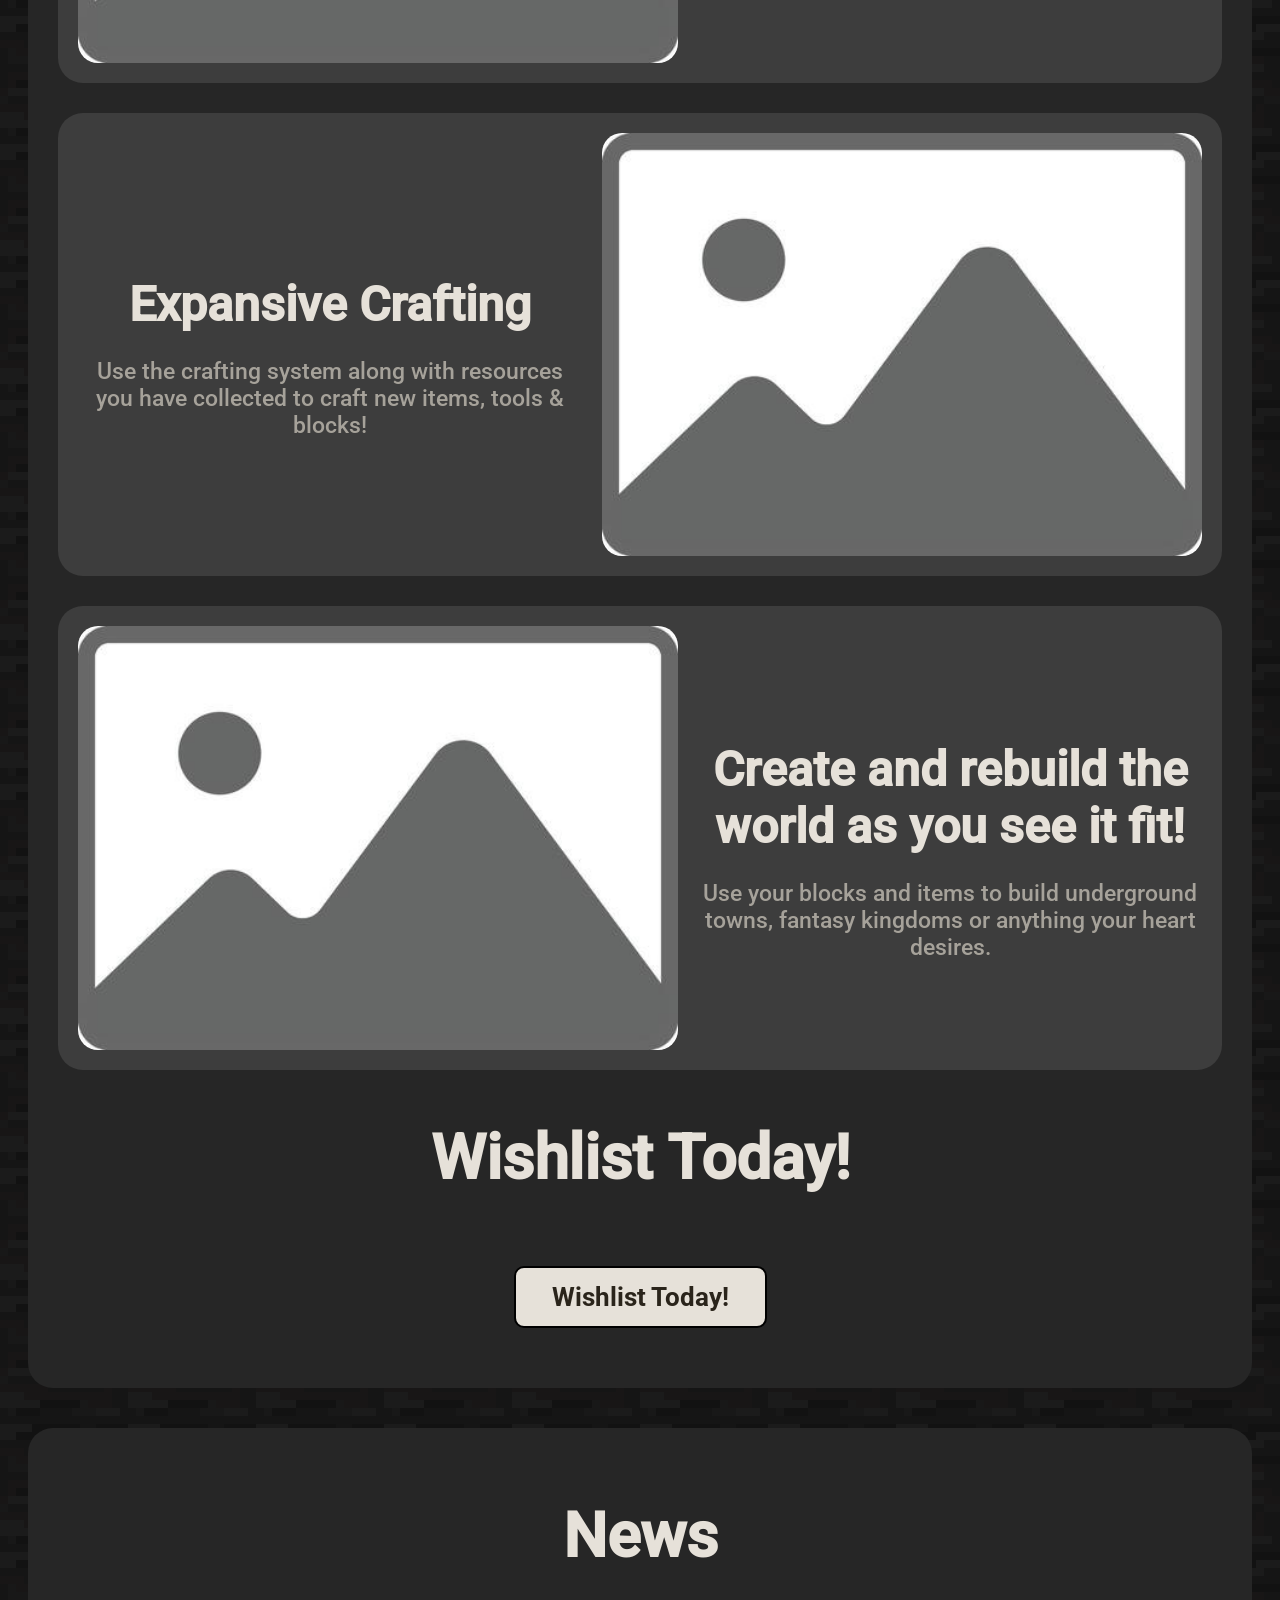
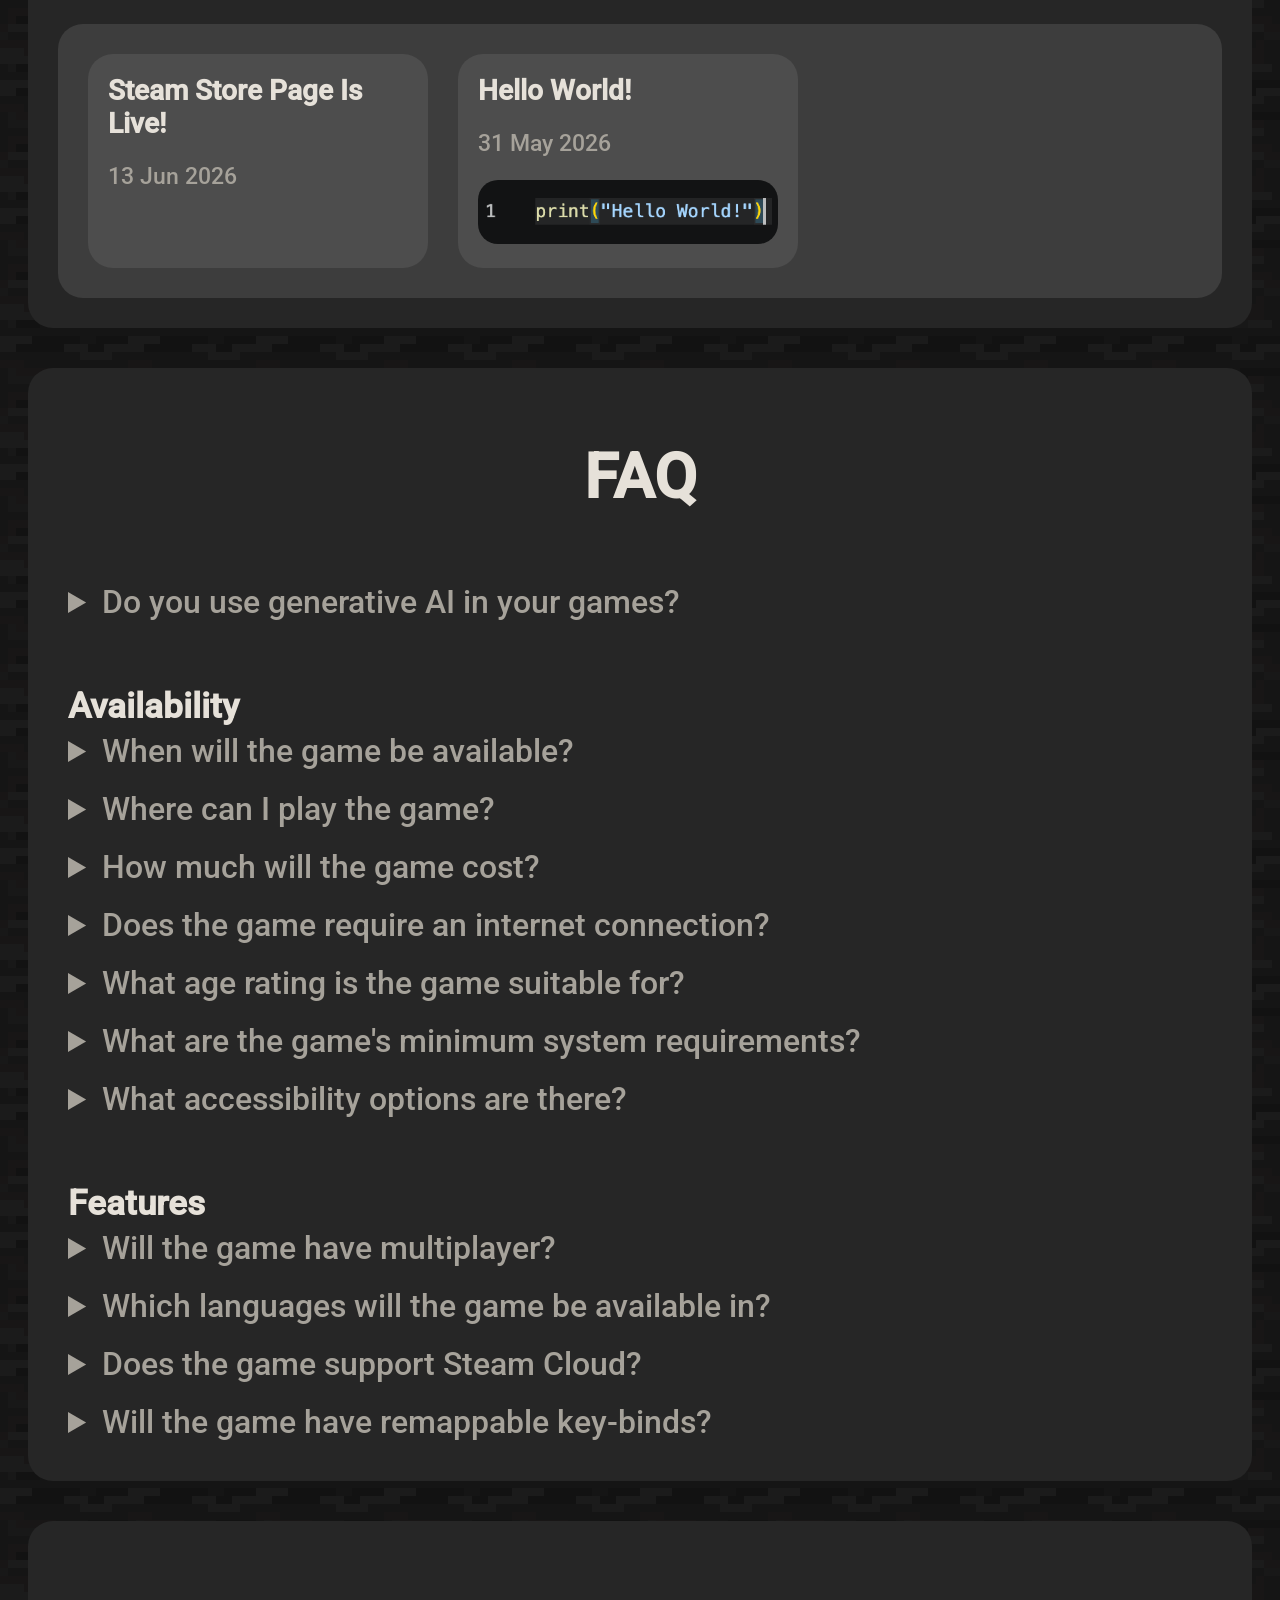
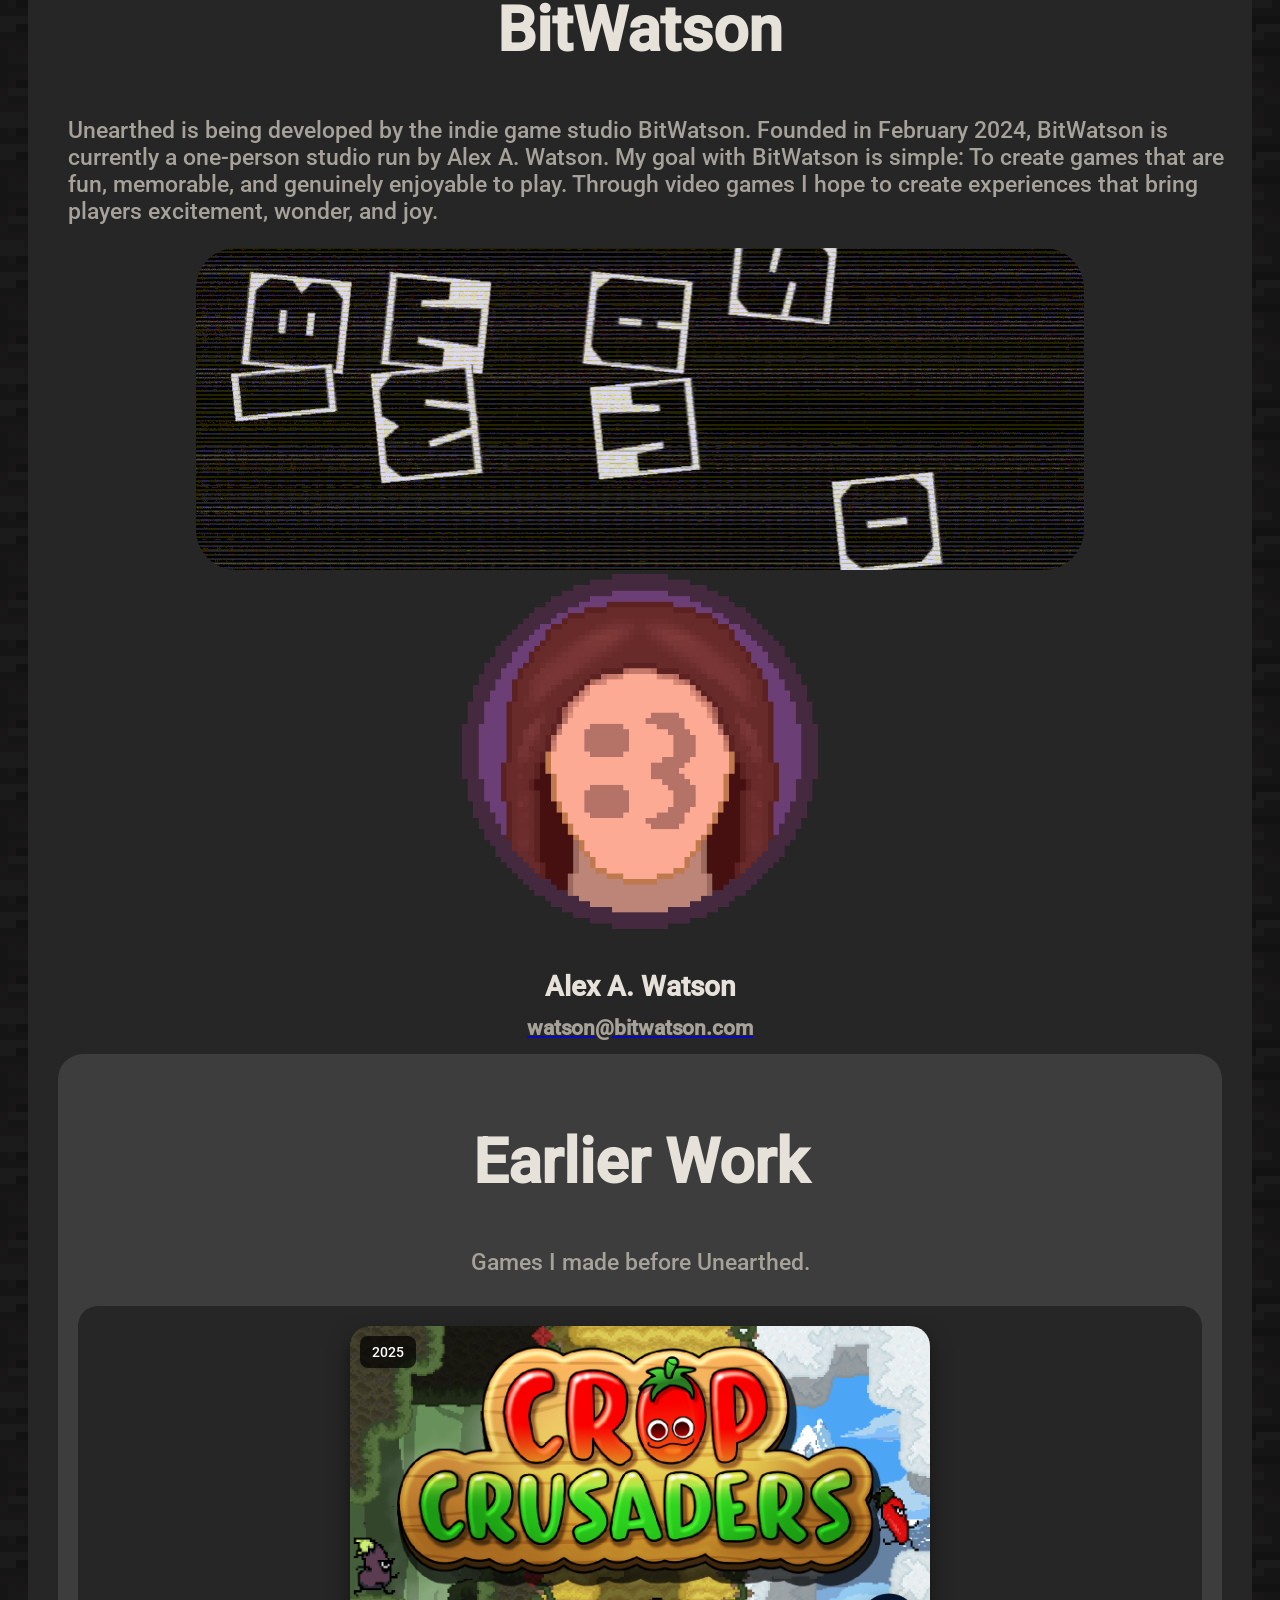
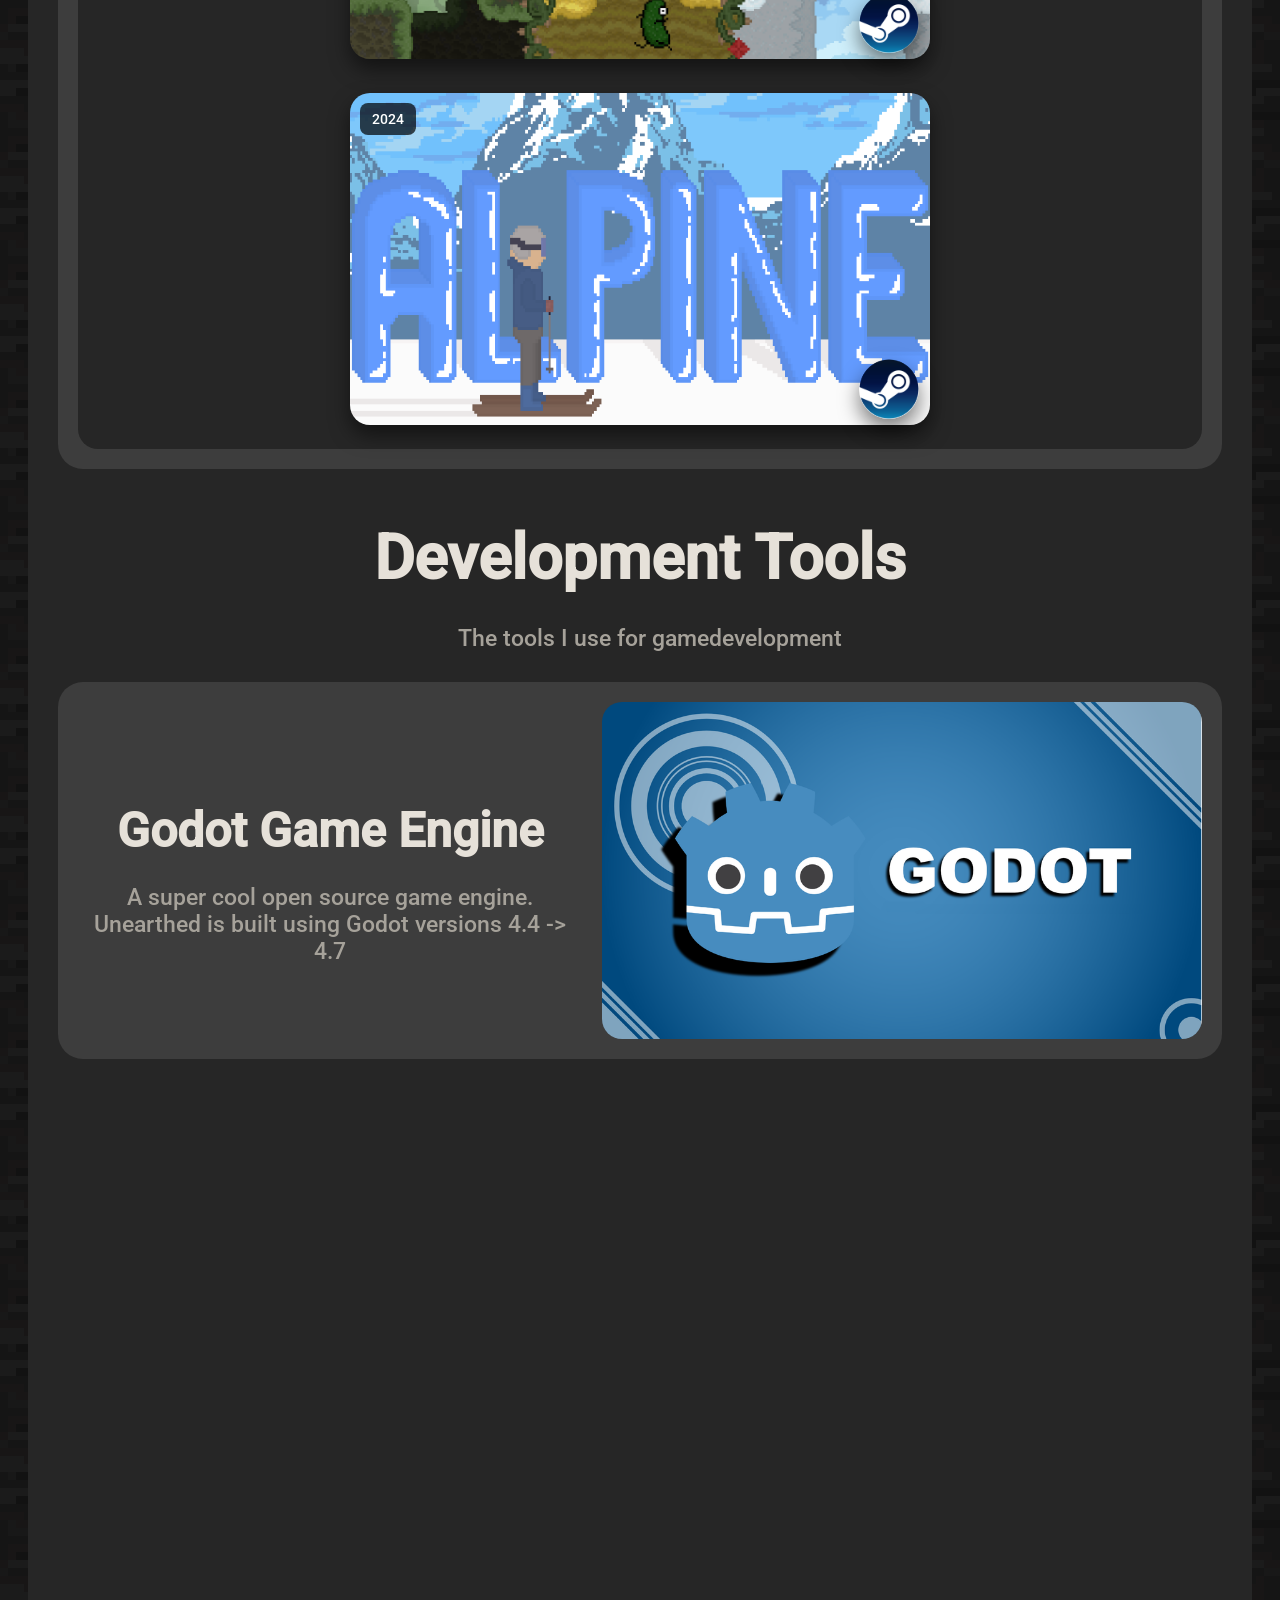
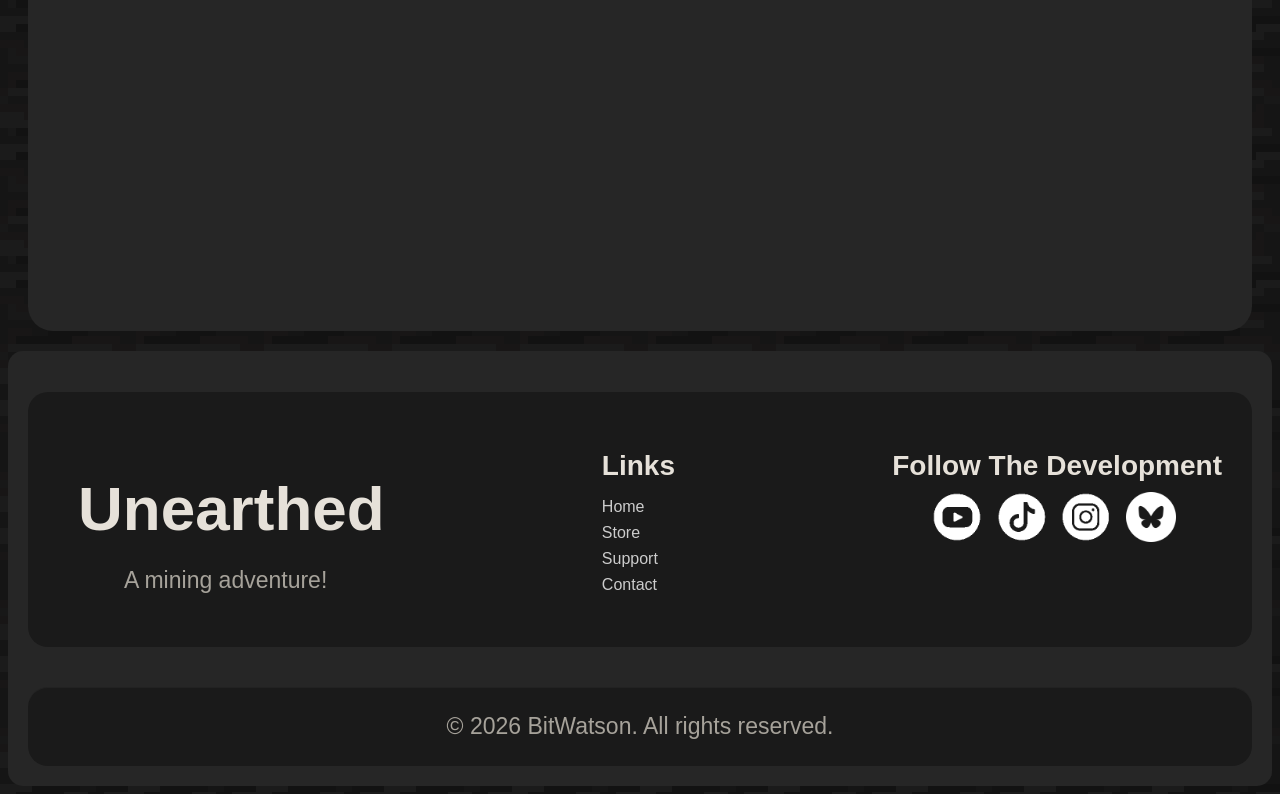
==== commit 6227e38e: "Updated Info" ====
--- a/index.html
+++ b/index.html
@@ -123,8 +123,13 @@
             <p>Use your blocks and items to build underground towns, fantasy kingdoms or anything your heart desires.</p>
           </div>
         </div>
-      </section>
+        <h2>Wishlist Today!</h2>
+        <div class="wishlist-reminder-container">
+          <a href="https://store.steampowered.com/app/3744400/Unearthed/" class="hero-btn wishlist-btn fade-right wishlist-reminder">Wishlist Today!</a>
+        </div>
+        </section>
       <section class="section fade-left" id="news">
+       
         <h2>News</h2>
         <div class ="sub_section" id="more_news"></div>
       </section>
@@ -286,7 +291,7 @@
         <div class="sub_section fade-left game-feature">
           <div class="game-feature-text">
             <a href="https://godotengine.org" class="dev_tool_link"><h3 class="dev_tool_link">Godot Game Engine</h3></a>
-            <p>A super cool open source game engine.</p>
+            <p>A super cool open source game engine. Unearthed is built using Godot versions 4.4 -&gt; 4.7</p>
           </div>
           <img src="images/godot.png" alt="godot-logo" loading="lazy" class="game_feature_image">
         </div>
--- a/css/style.css
+++ b/css/style.css
@@ -453,7 +453,7 @@
 }
 
 #game_footer_qoute {
-  margin-left: 7px;
+  padding-left: 40px;
 }
 
 .menubar-link {
@@ -667,7 +667,7 @@
     font-size: 45px;
   }
   .footer-brand #game_footer_qoute {
-    margin-left: -8px;
+    padding-left: 0px;
   }
 
   .old_news {
@@ -721,7 +721,7 @@
 
 @media (min-width: 770px) {
   .footer-brand #game_footer_qoute {
-    margin-left: 8px;
+    margin-left: 6px;
   }
 }
 
@@ -952,4 +952,16 @@
 .table-wrapper {
   margin: 0px;
   background-color: transparent;
+}
+
+.wishlist-reminder {
+  color: #2a241b;
+  
+}
+
+.wishlist-reminder-container {
+  display: flex;
+  justify-content: center;
+  background-color: transparent;
+  padding-bottom: 40px;
 }
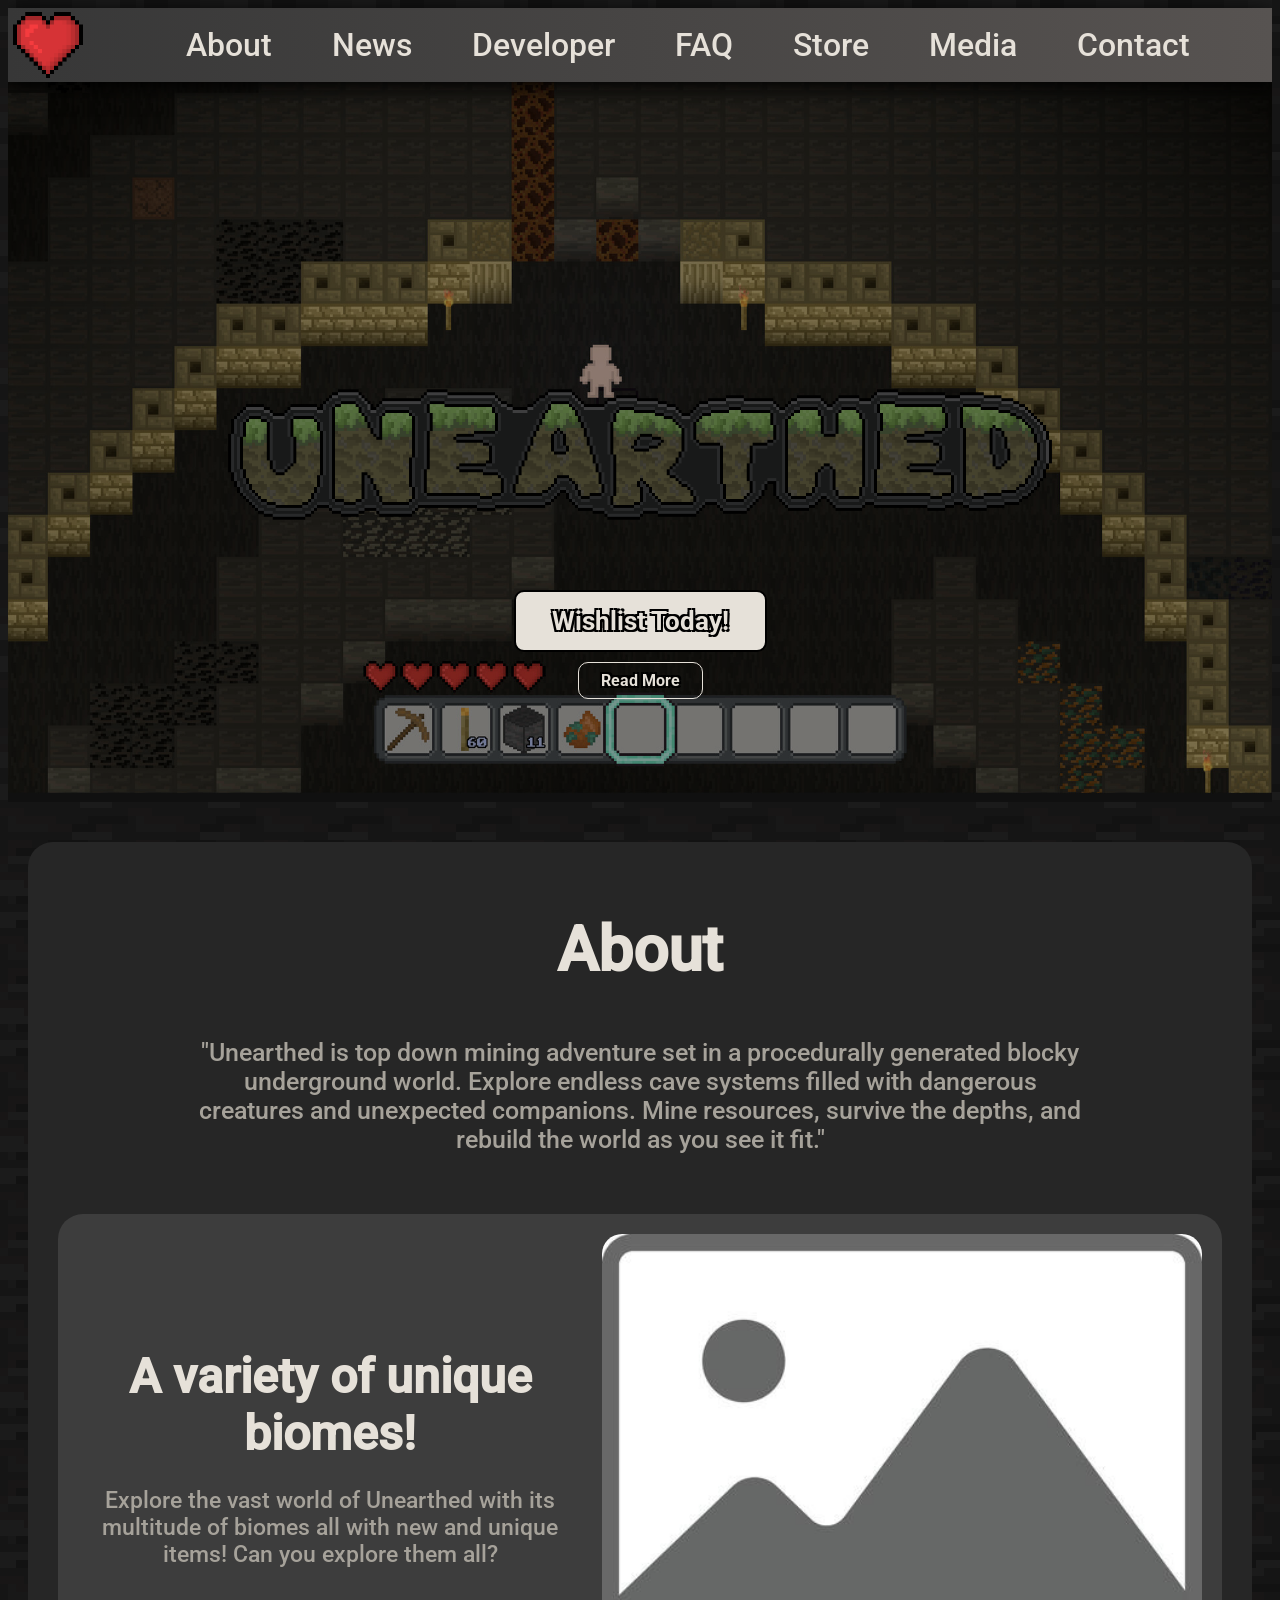
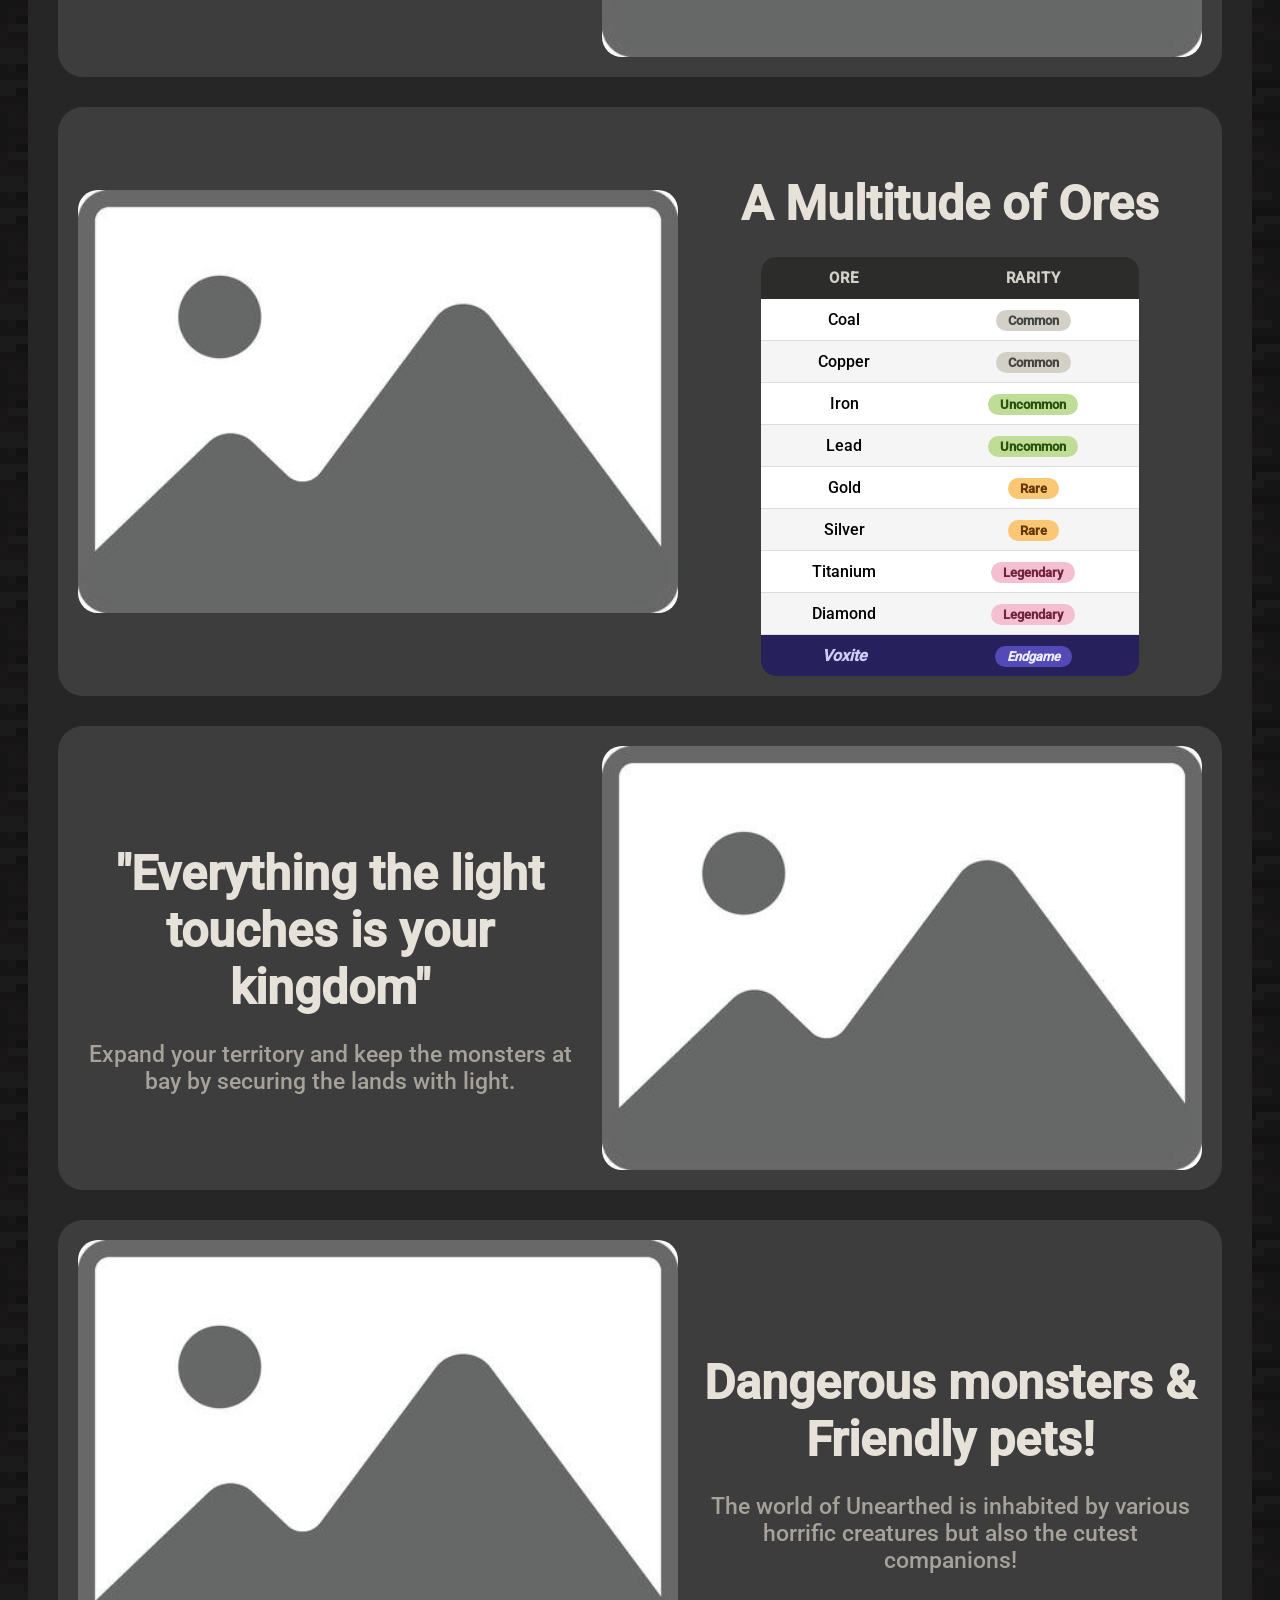
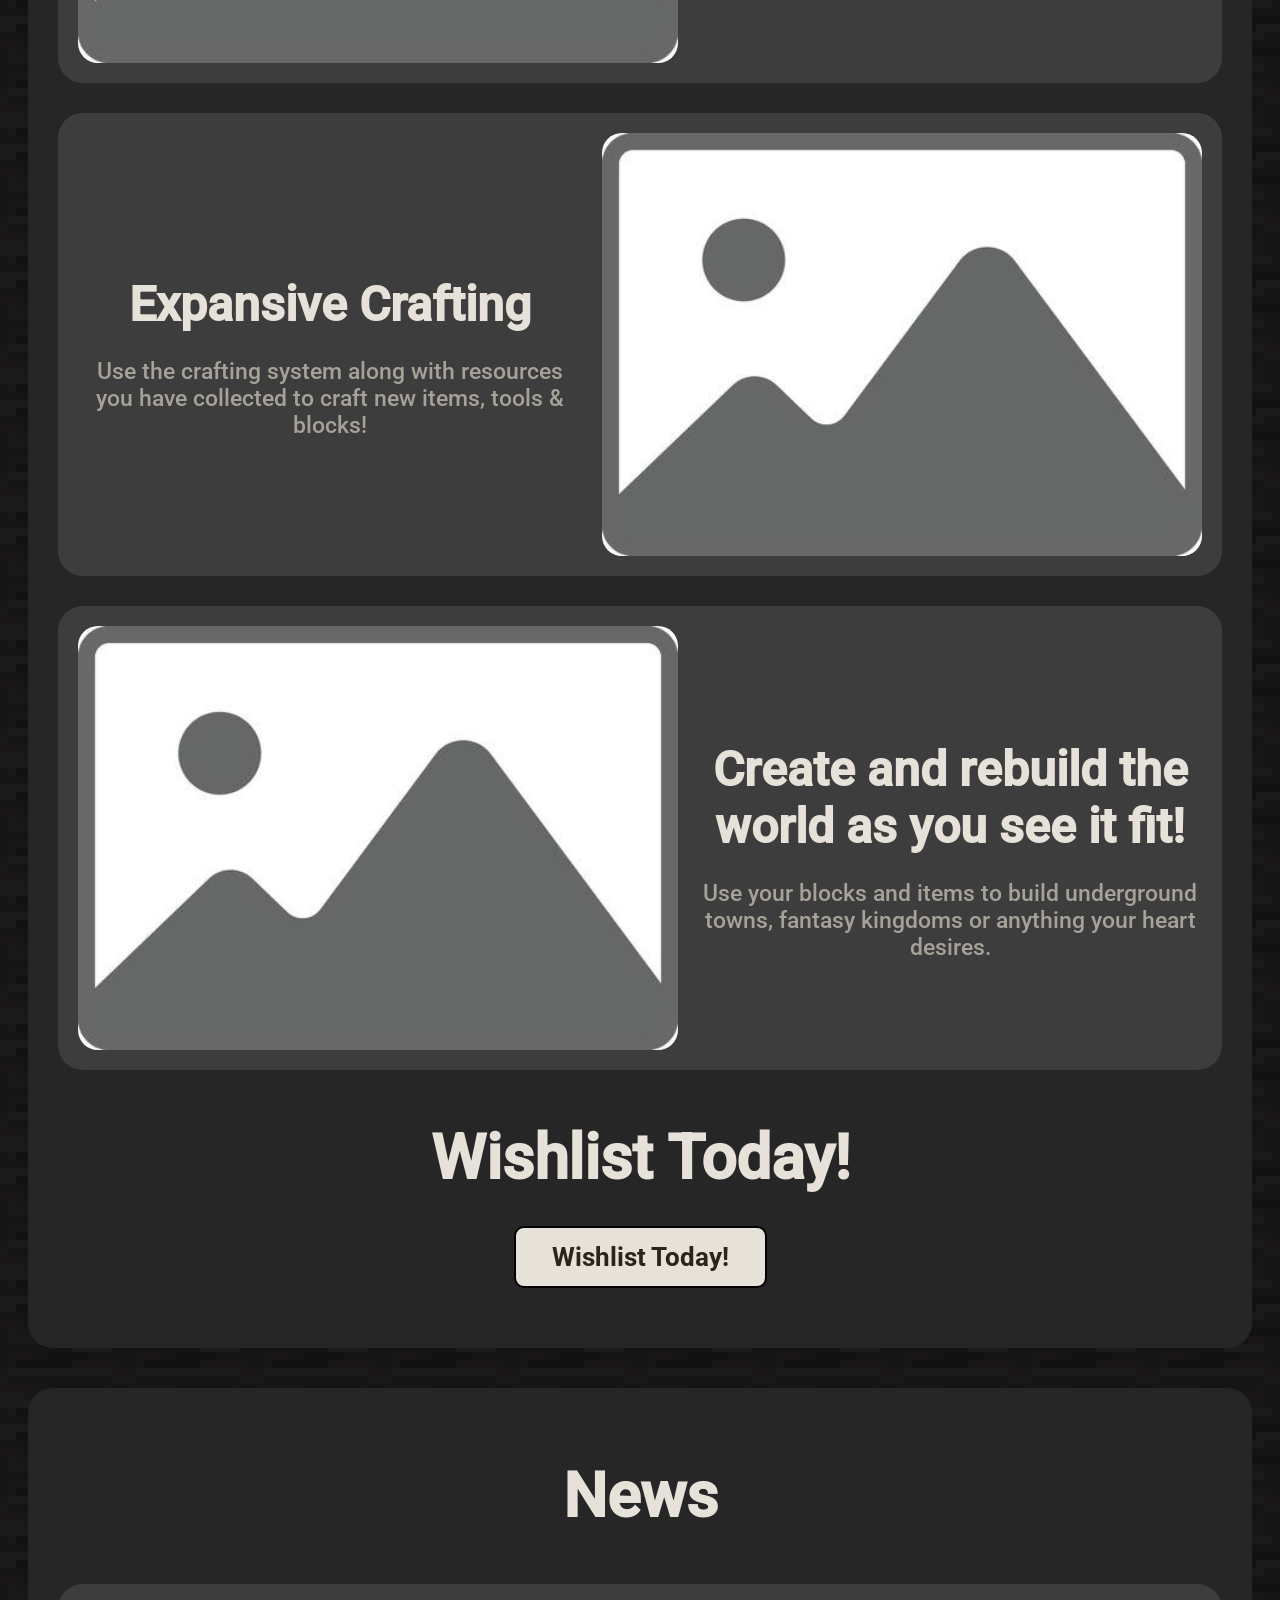
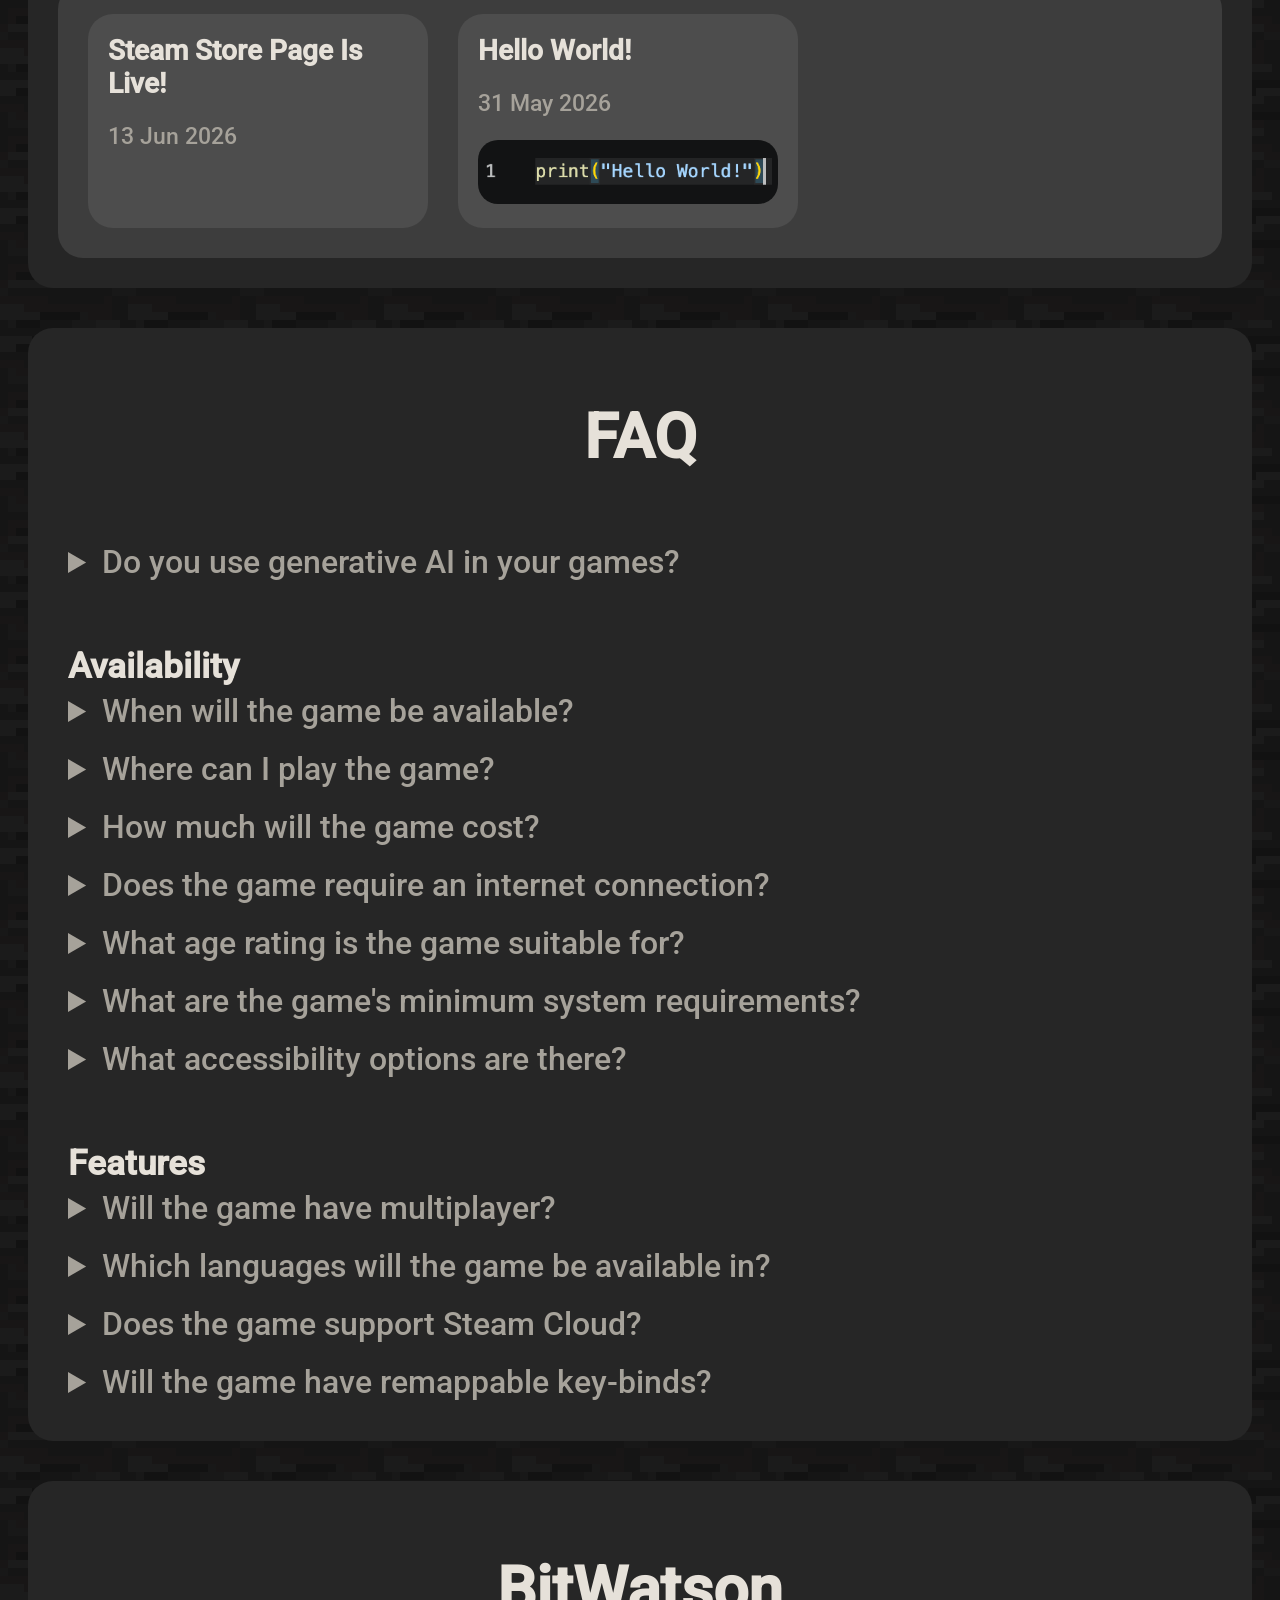
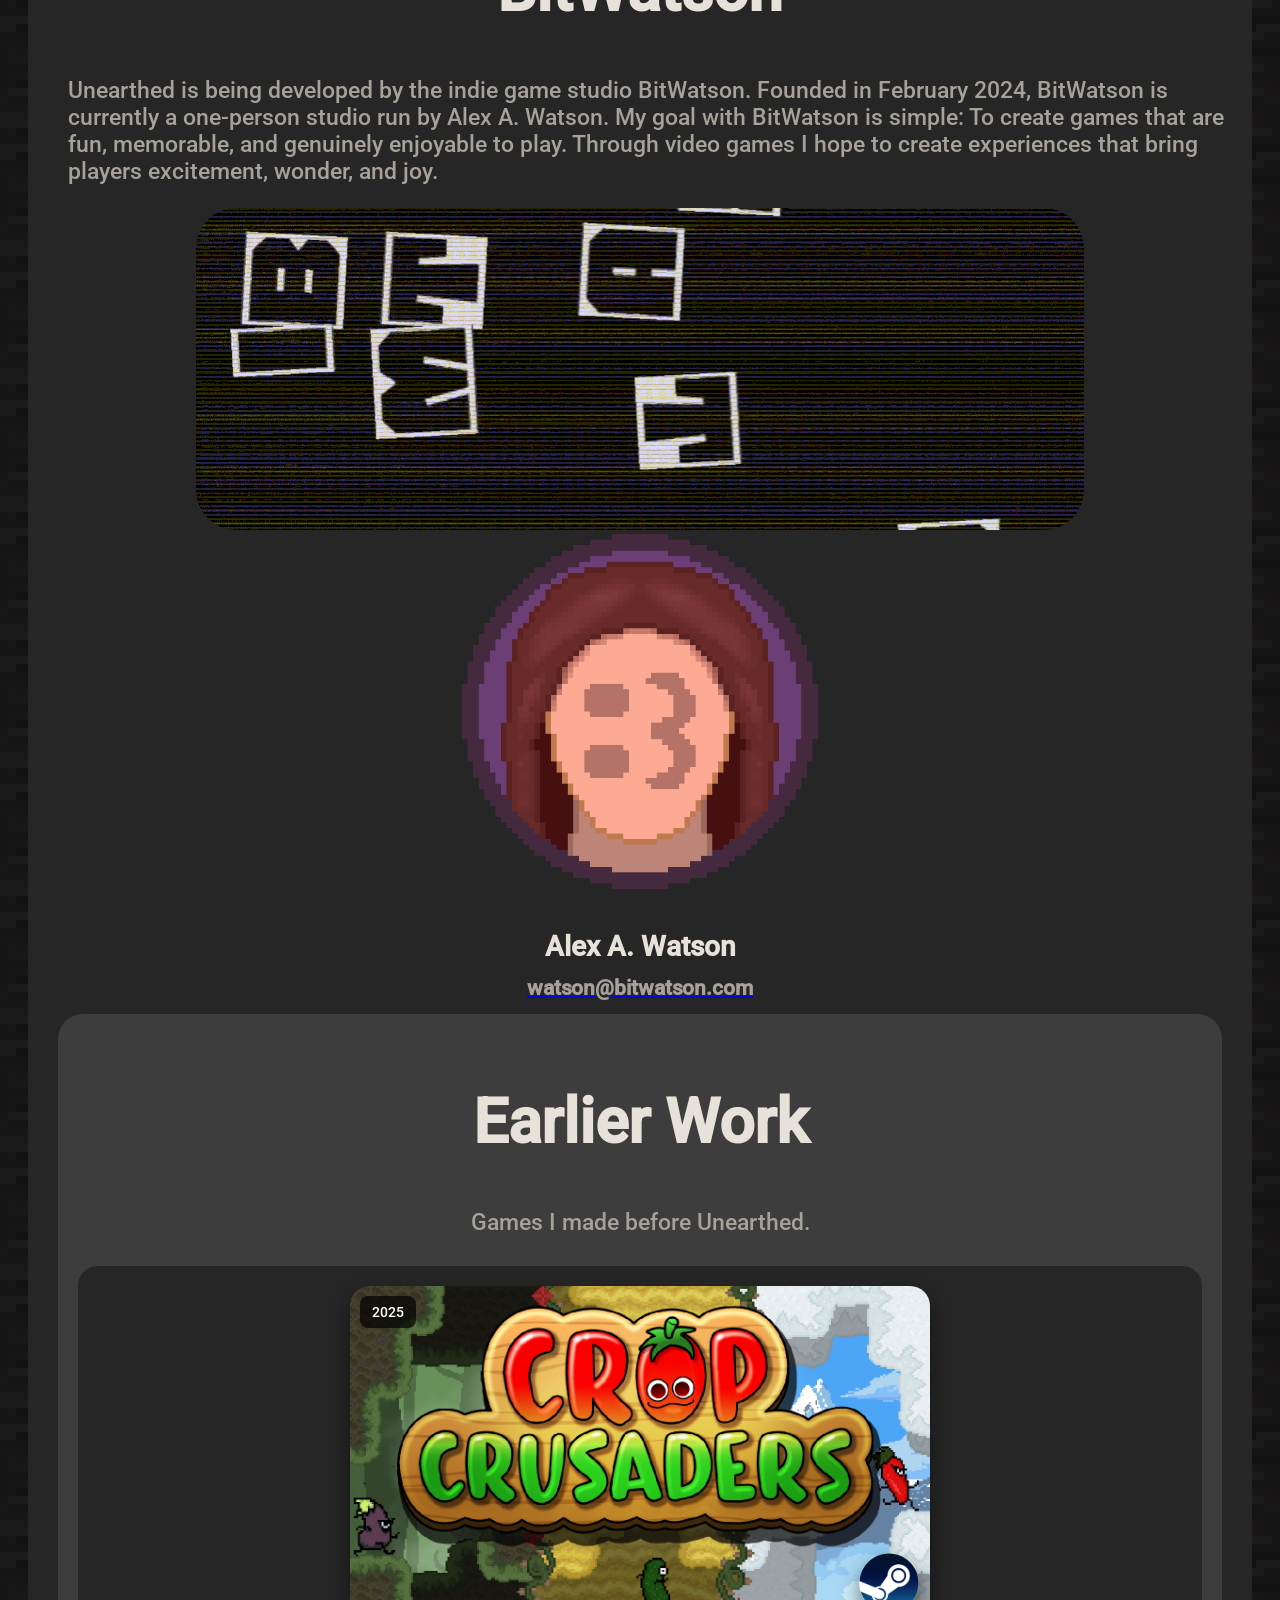
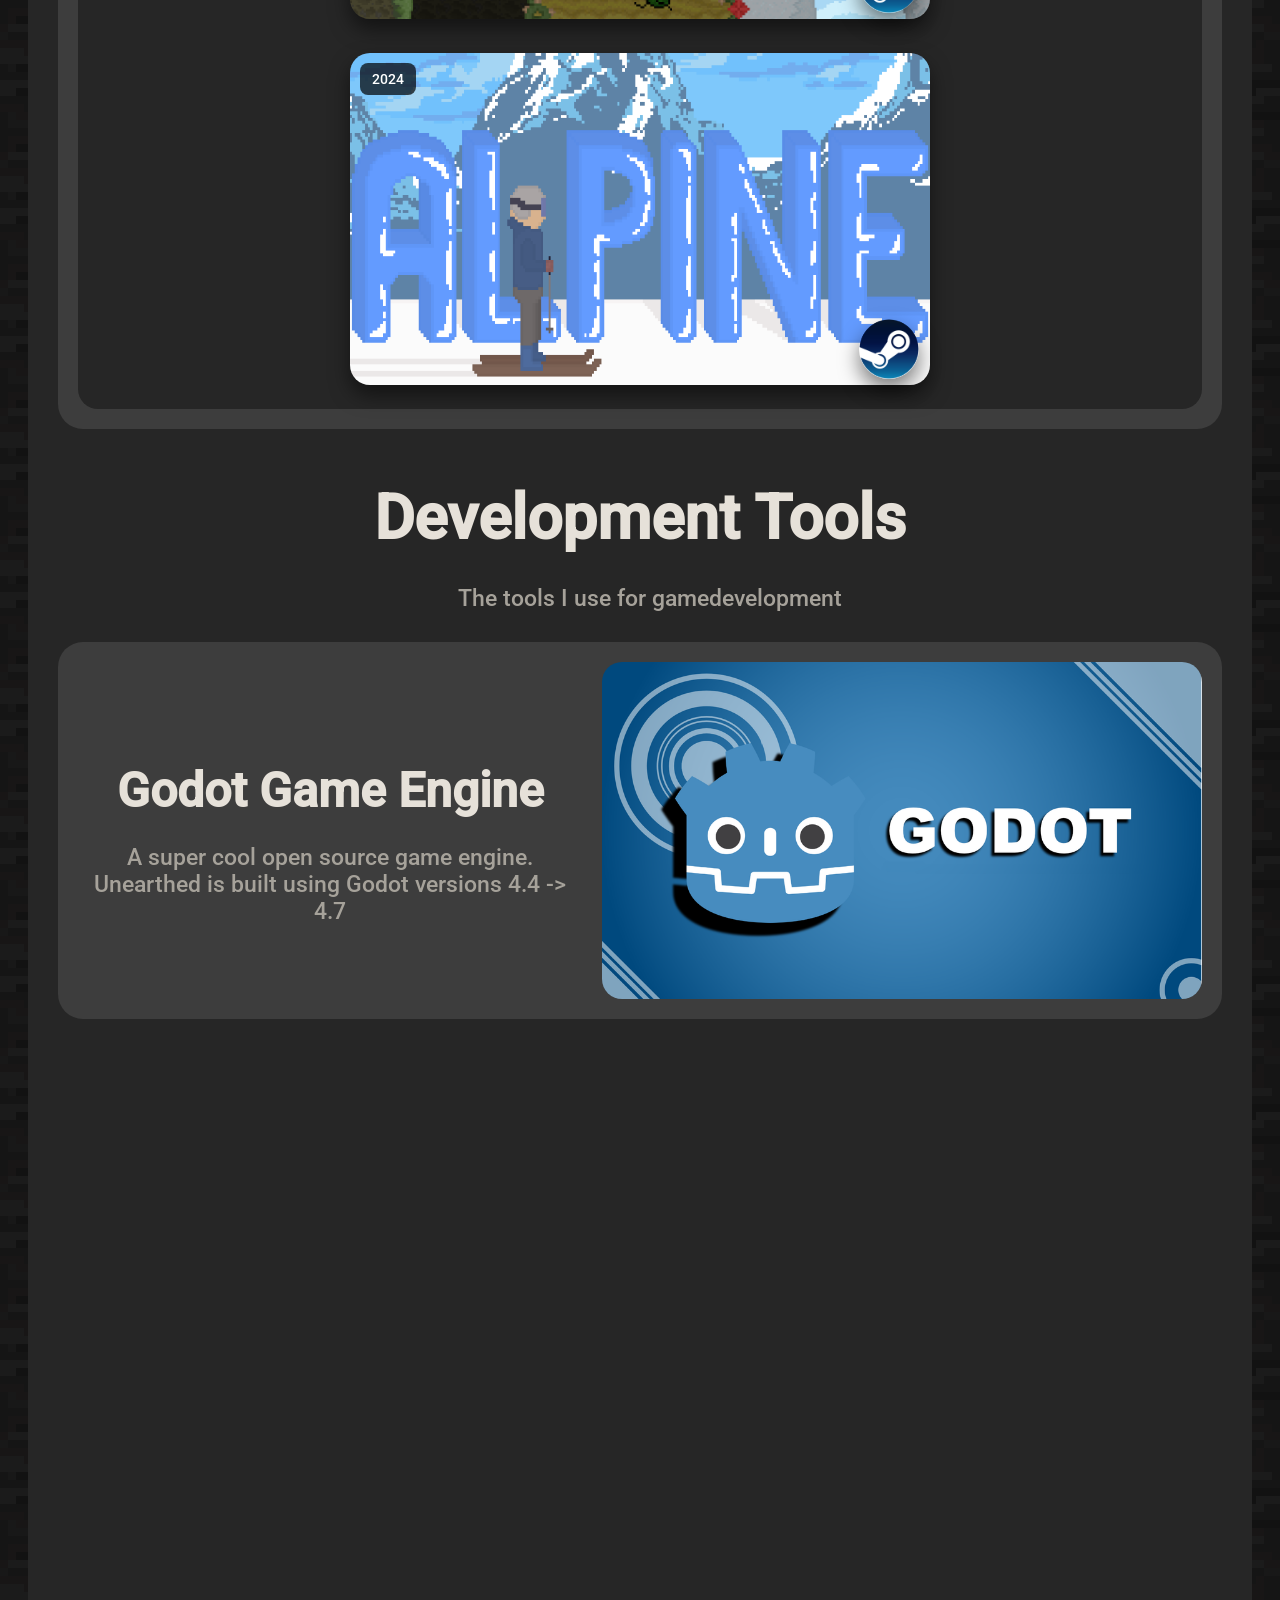
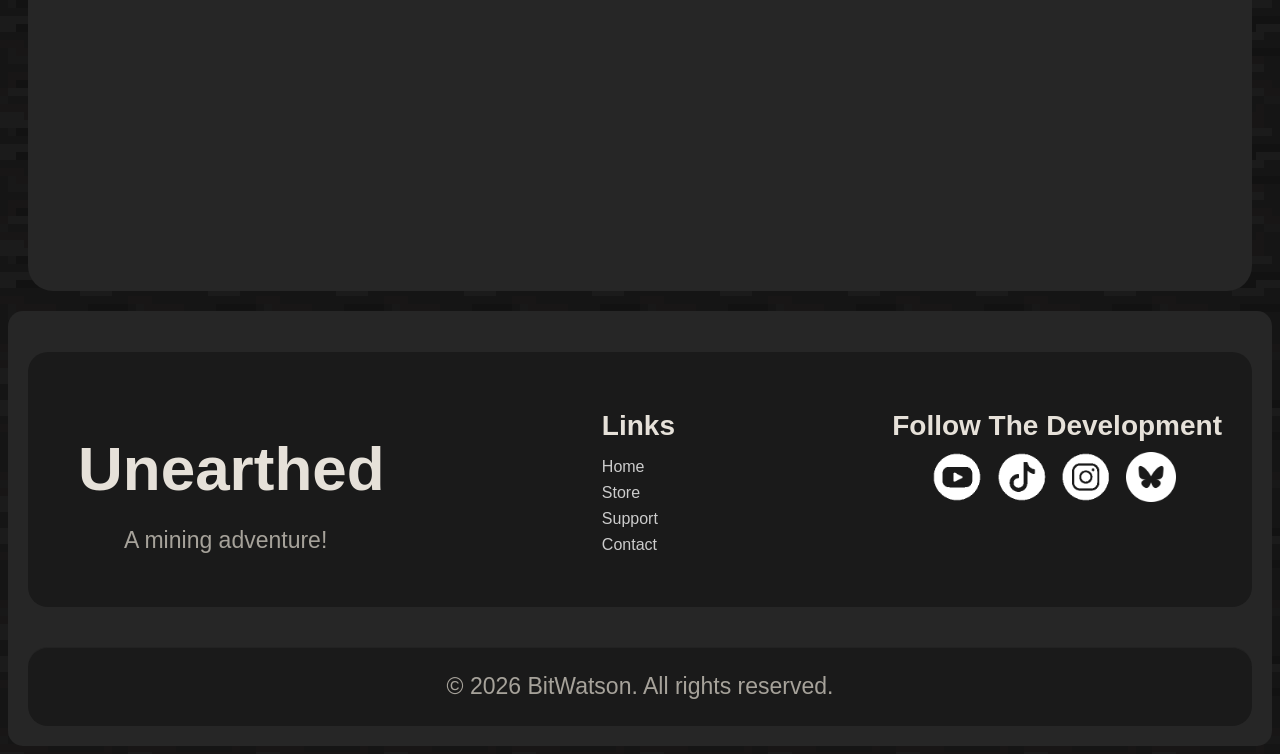
==== commit e4575bd0: "Added Screenshots & presskit.zip" ====
--- a/index.html
+++ b/index.html
@@ -47,10 +47,10 @@
     <main>
         <div class="carousel">
           <div class="carousel-slide">
-            <img src="images/placholder.jpg" srcset="images/placholder-640.jpg 640w,images/placholder-1024.jpg 1024w,images/placholder-1600.jpg 1600w" sizes="100vw" alt="screenshot" loading="lazy">
-            <img src="images/placholder.jpg" srcset="images/placholder-640.jpg 640w,images/placholder-1024.jpg 1024w,images/placholder-1600.jpg 1600w" sizes="100vw" alt="screenshot" loading="lazy">
-            <img src="images/placholder.jpg" srcset="images/placholder-640.jpg 640w,images/placholder-1024.jpg 1024w,images/placholder-1600.jpg 1600w" sizes="100vw" alt="screenshot" loading="lazy">
-            <img src="images/placholder.jpg" srcset="images/placholder-640.jpg 640w,images/placholder-1024.jpg 1024w,images/placholder-1600.jpg 1600w" sizes="100vw" alt="screenshot" loading="lazy">
+            <img src="images/screenshot-1.jpg"  alt="screenshot" loading="lazy">
+            <img src="images/screenshot-2.jpg"  alt="screenshot" loading="lazy">
+            <img src="images/screenshot-3.jpg"  alt="screenshot" loading="lazy">
+            <img src="images/screenshot-4.jpg"  alt="screenshot" loading="lazy">
           </div>
           <div class="carousel-overlay">
             <img id="unearthed-hero-logo" class="fade-left" src="images/unearthed-logo.png" alt="Unearthed Logo" loading="lazy">
--- a/css/style.css
+++ b/css/style.css
@@ -705,6 +705,9 @@
   width: 100%;
   padding-left: 0;
   }
+  .hero-btn {
+    scale: 75%;
+  }
 }
 
 .menu-toggle.active span:nth-child(1) {
@@ -723,6 +726,7 @@
   .footer-brand #game_footer_qoute {
     margin-left: 6px;
   }
+
 }
 
 
@@ -964,4 +968,5 @@
   justify-content: center;
   background-color: transparent;
   padding-bottom: 40px;
+  margin-top: -40px;
 }
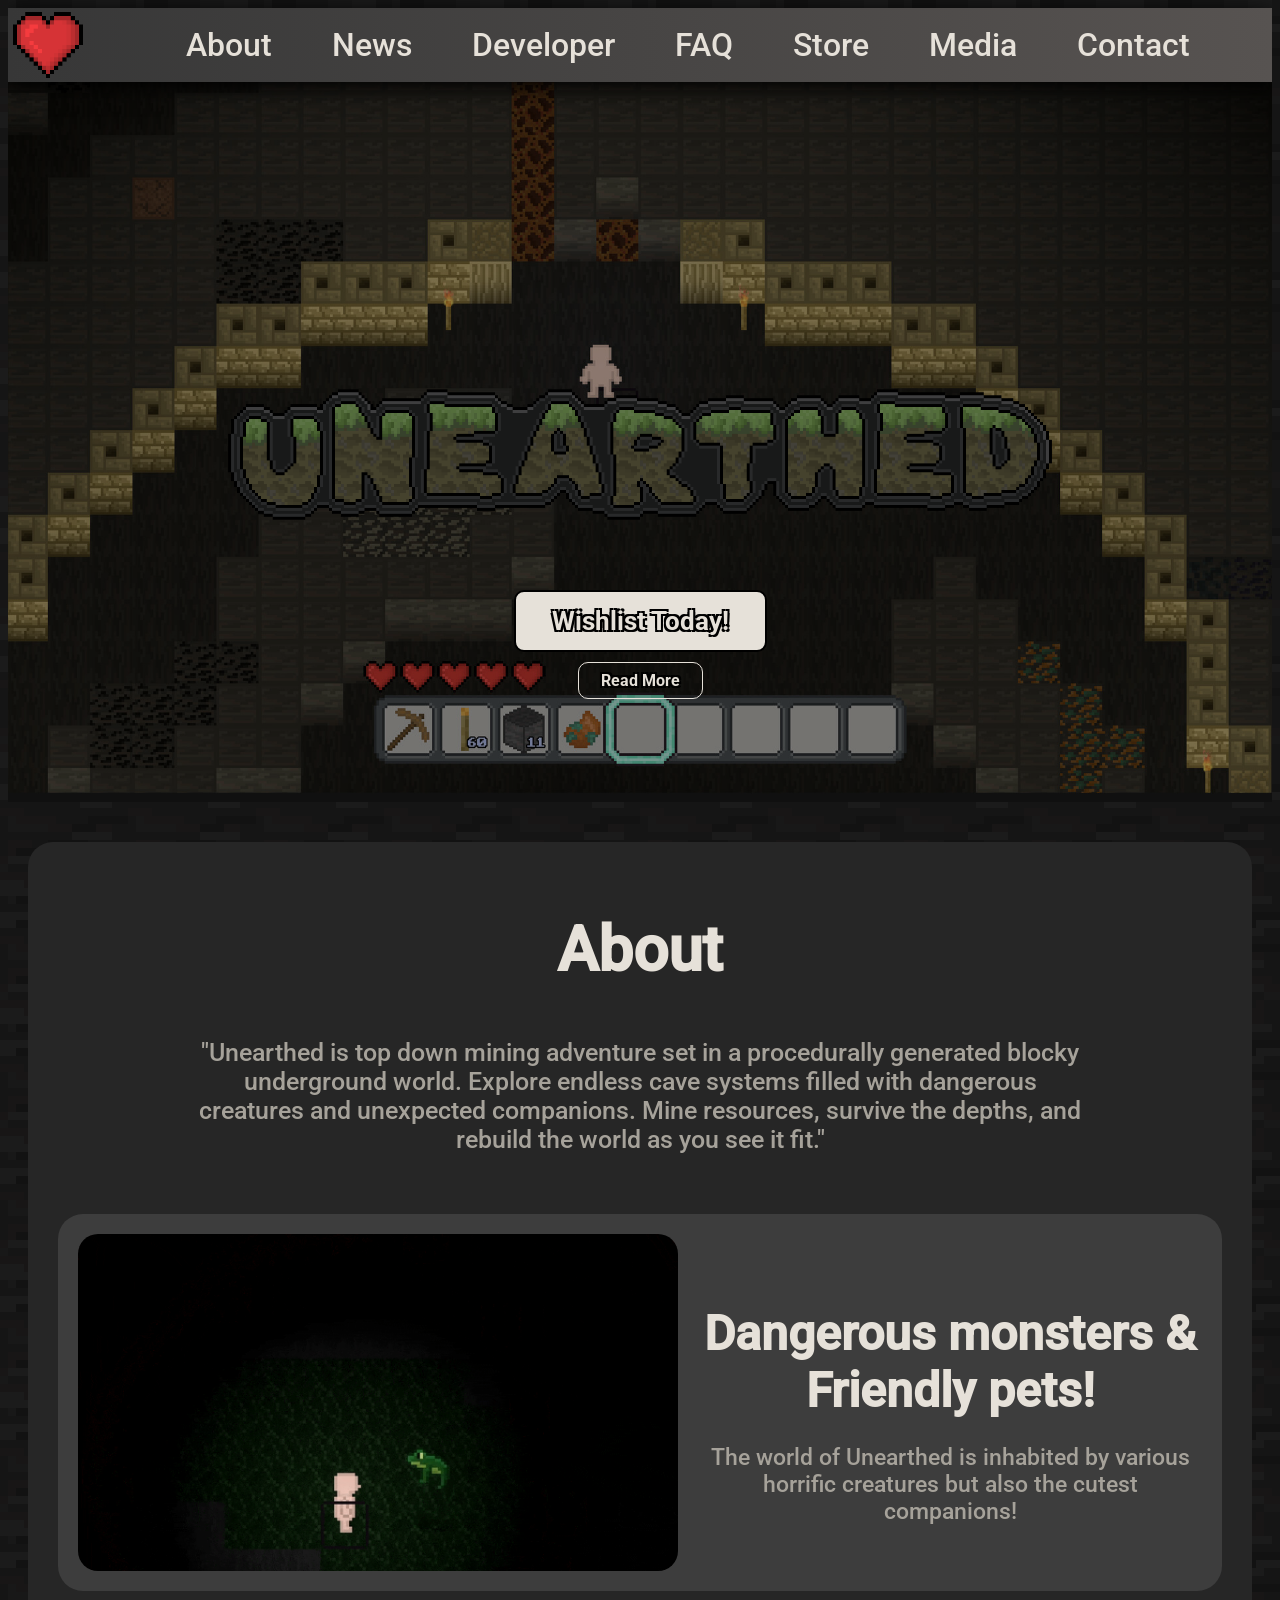
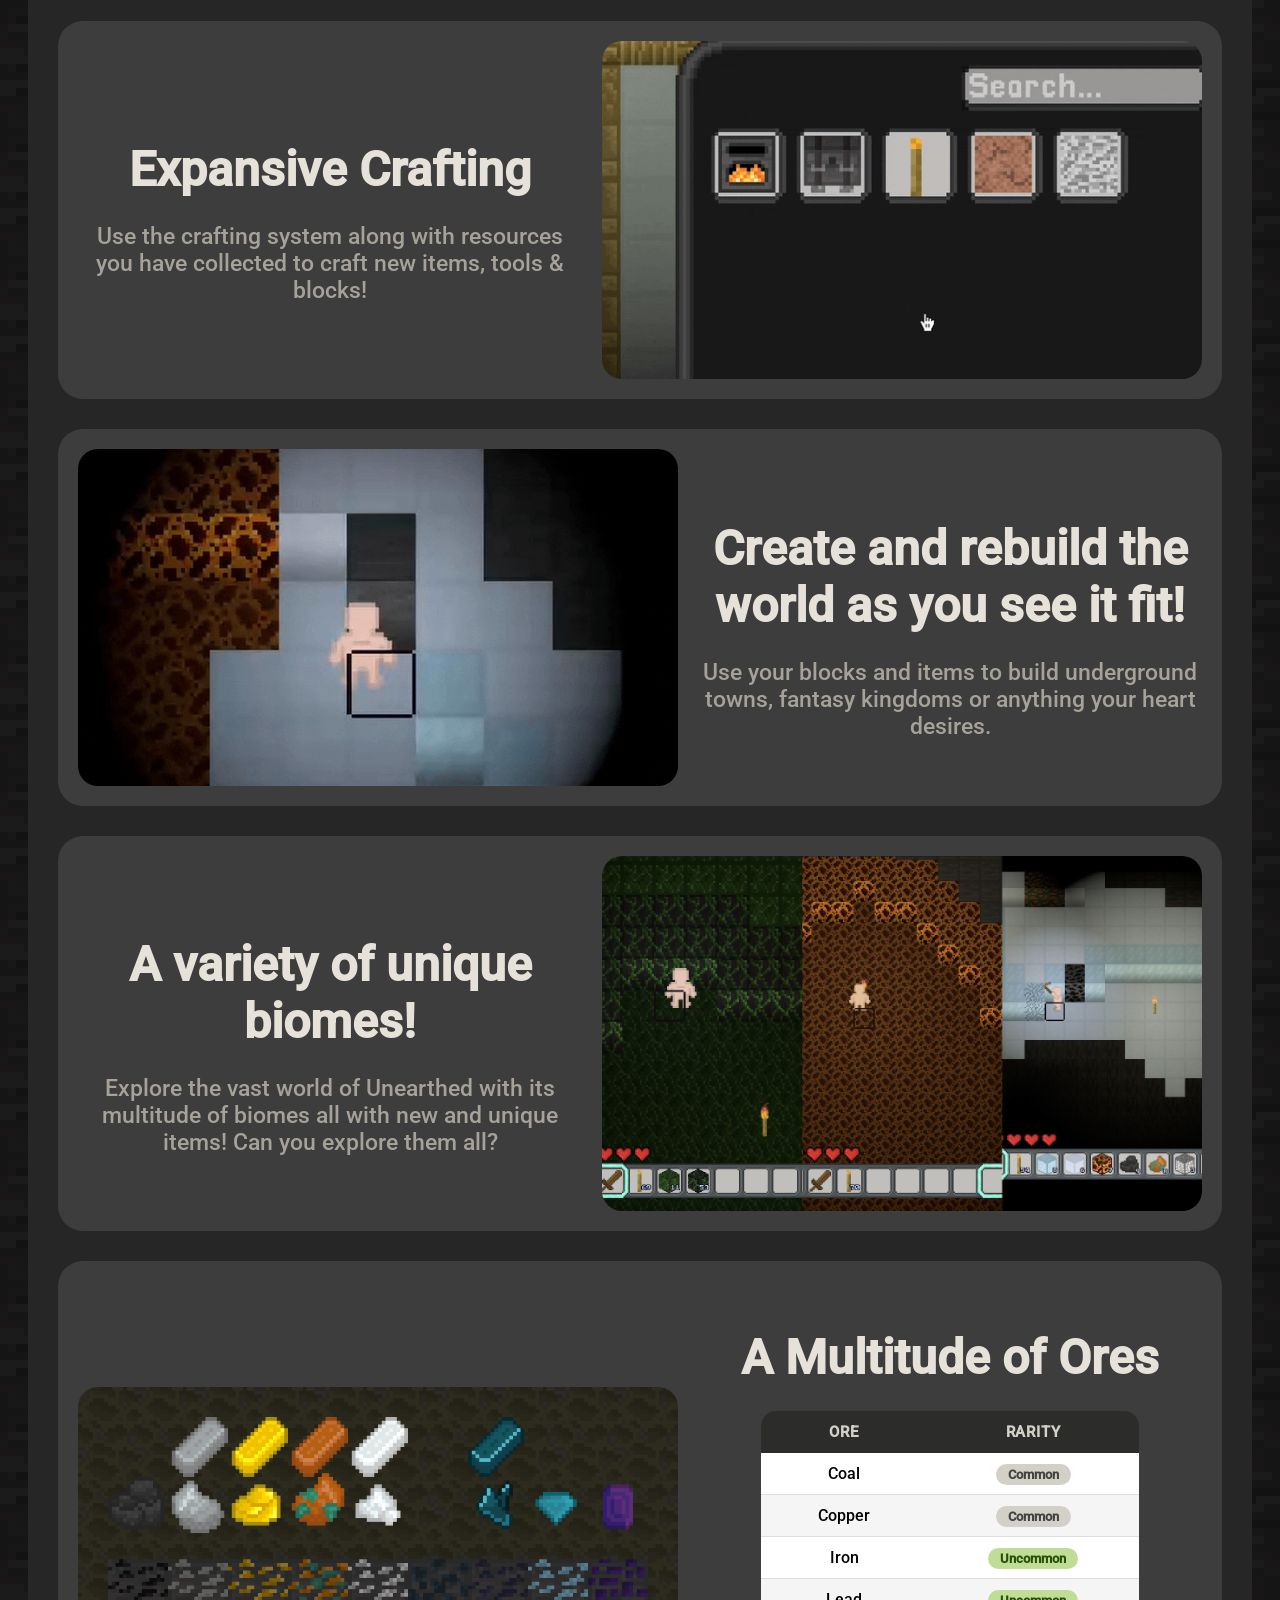
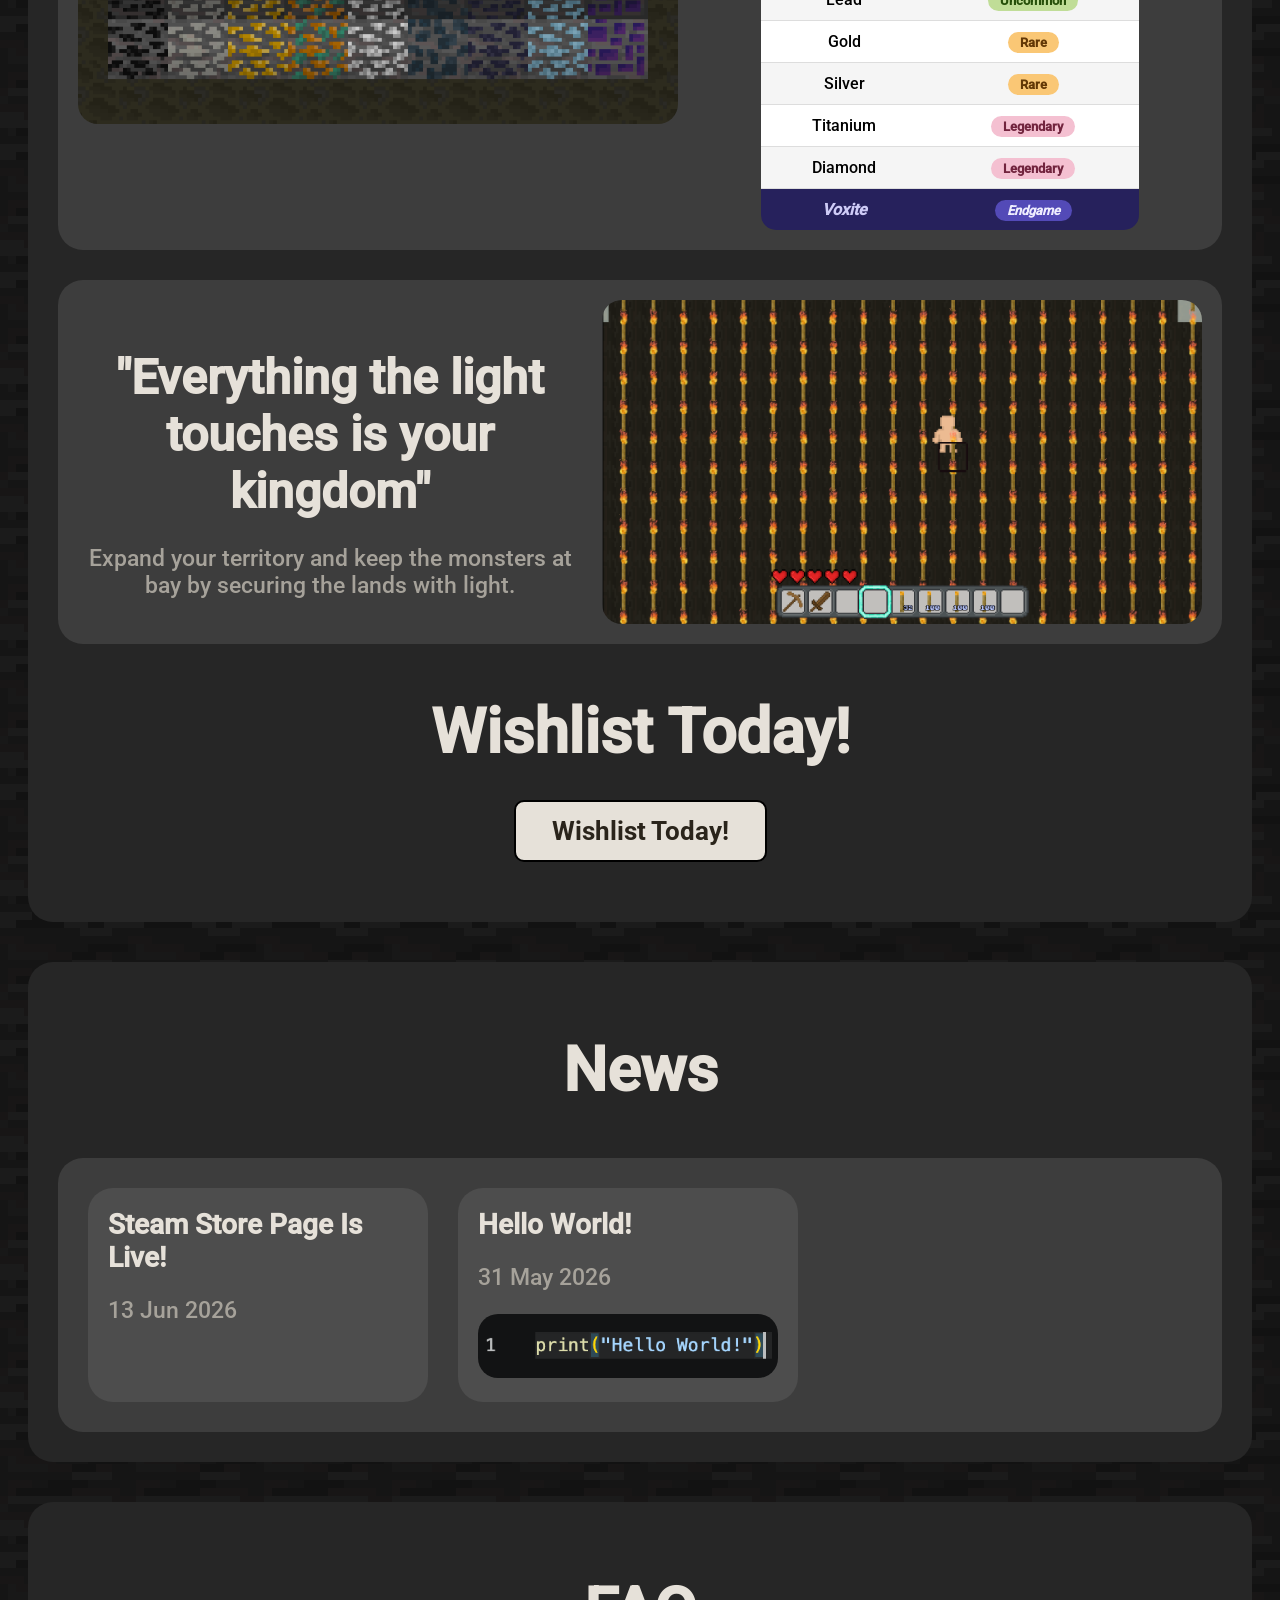
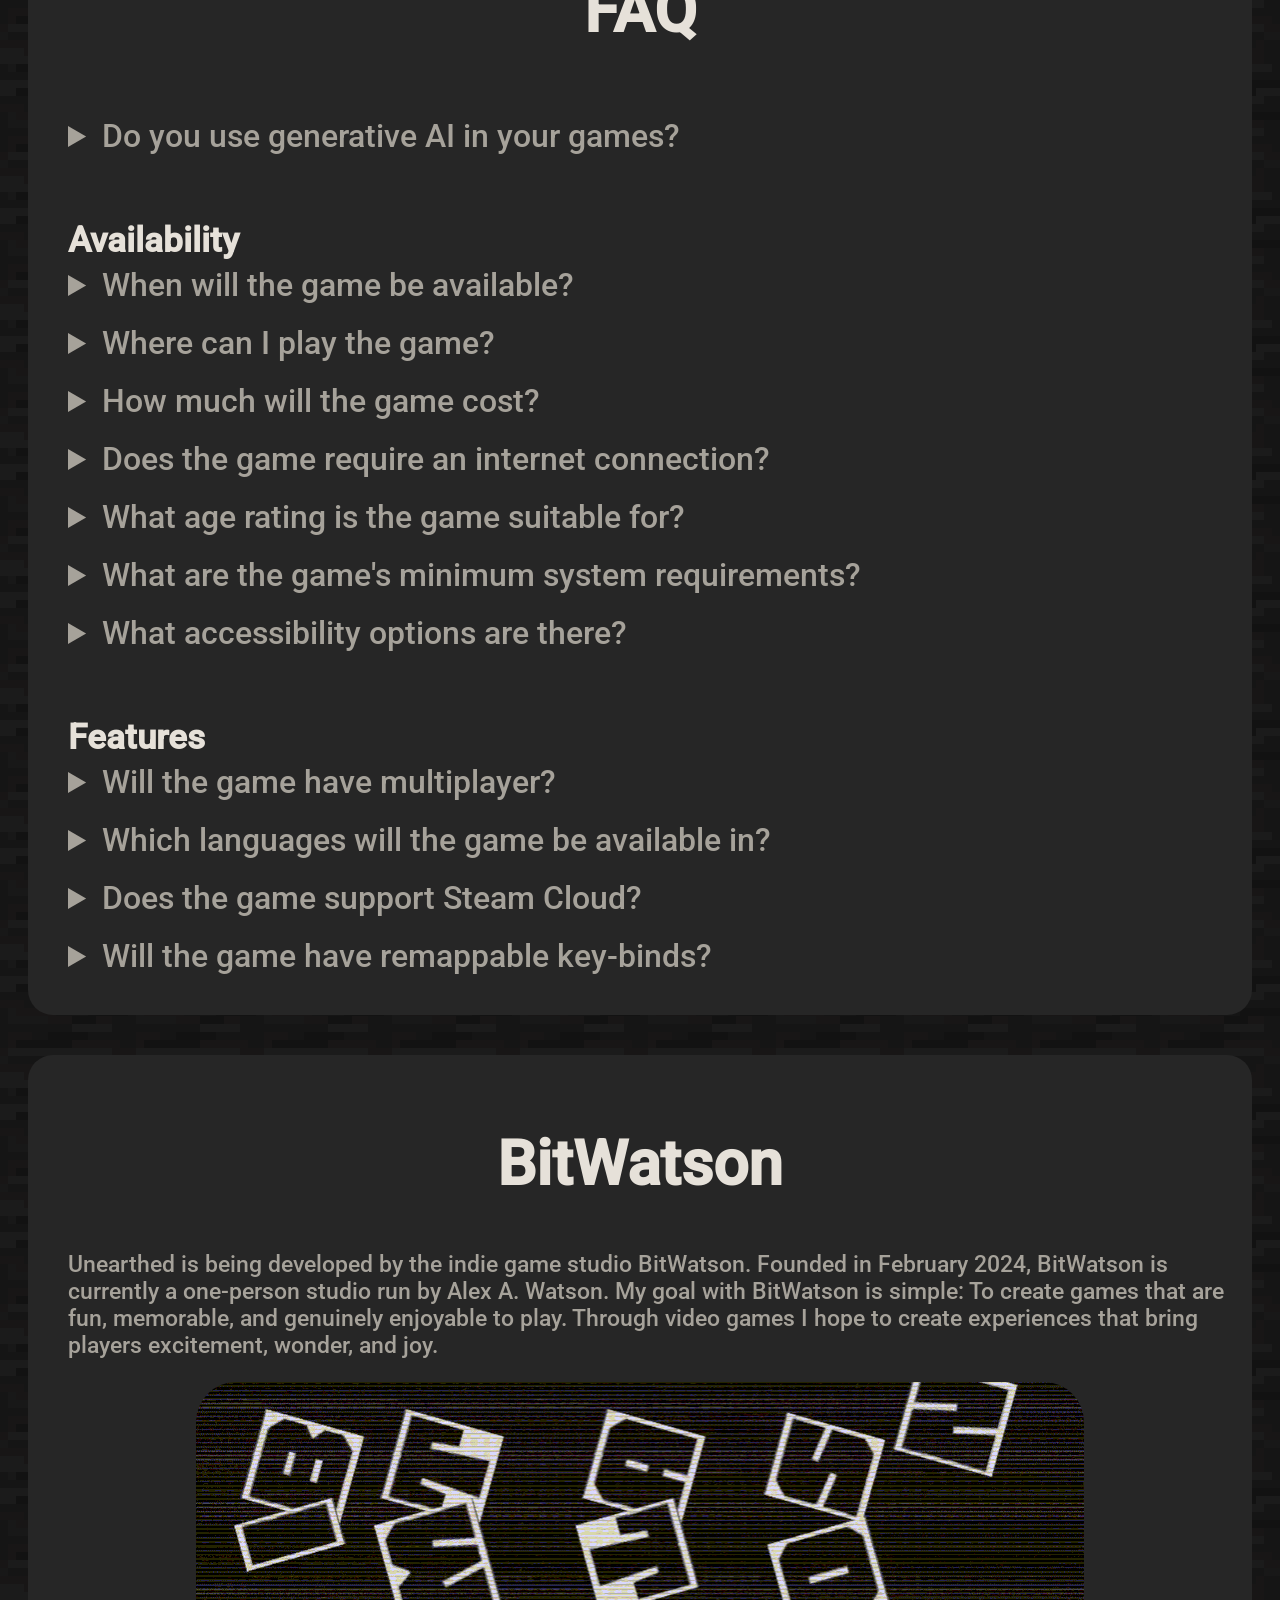
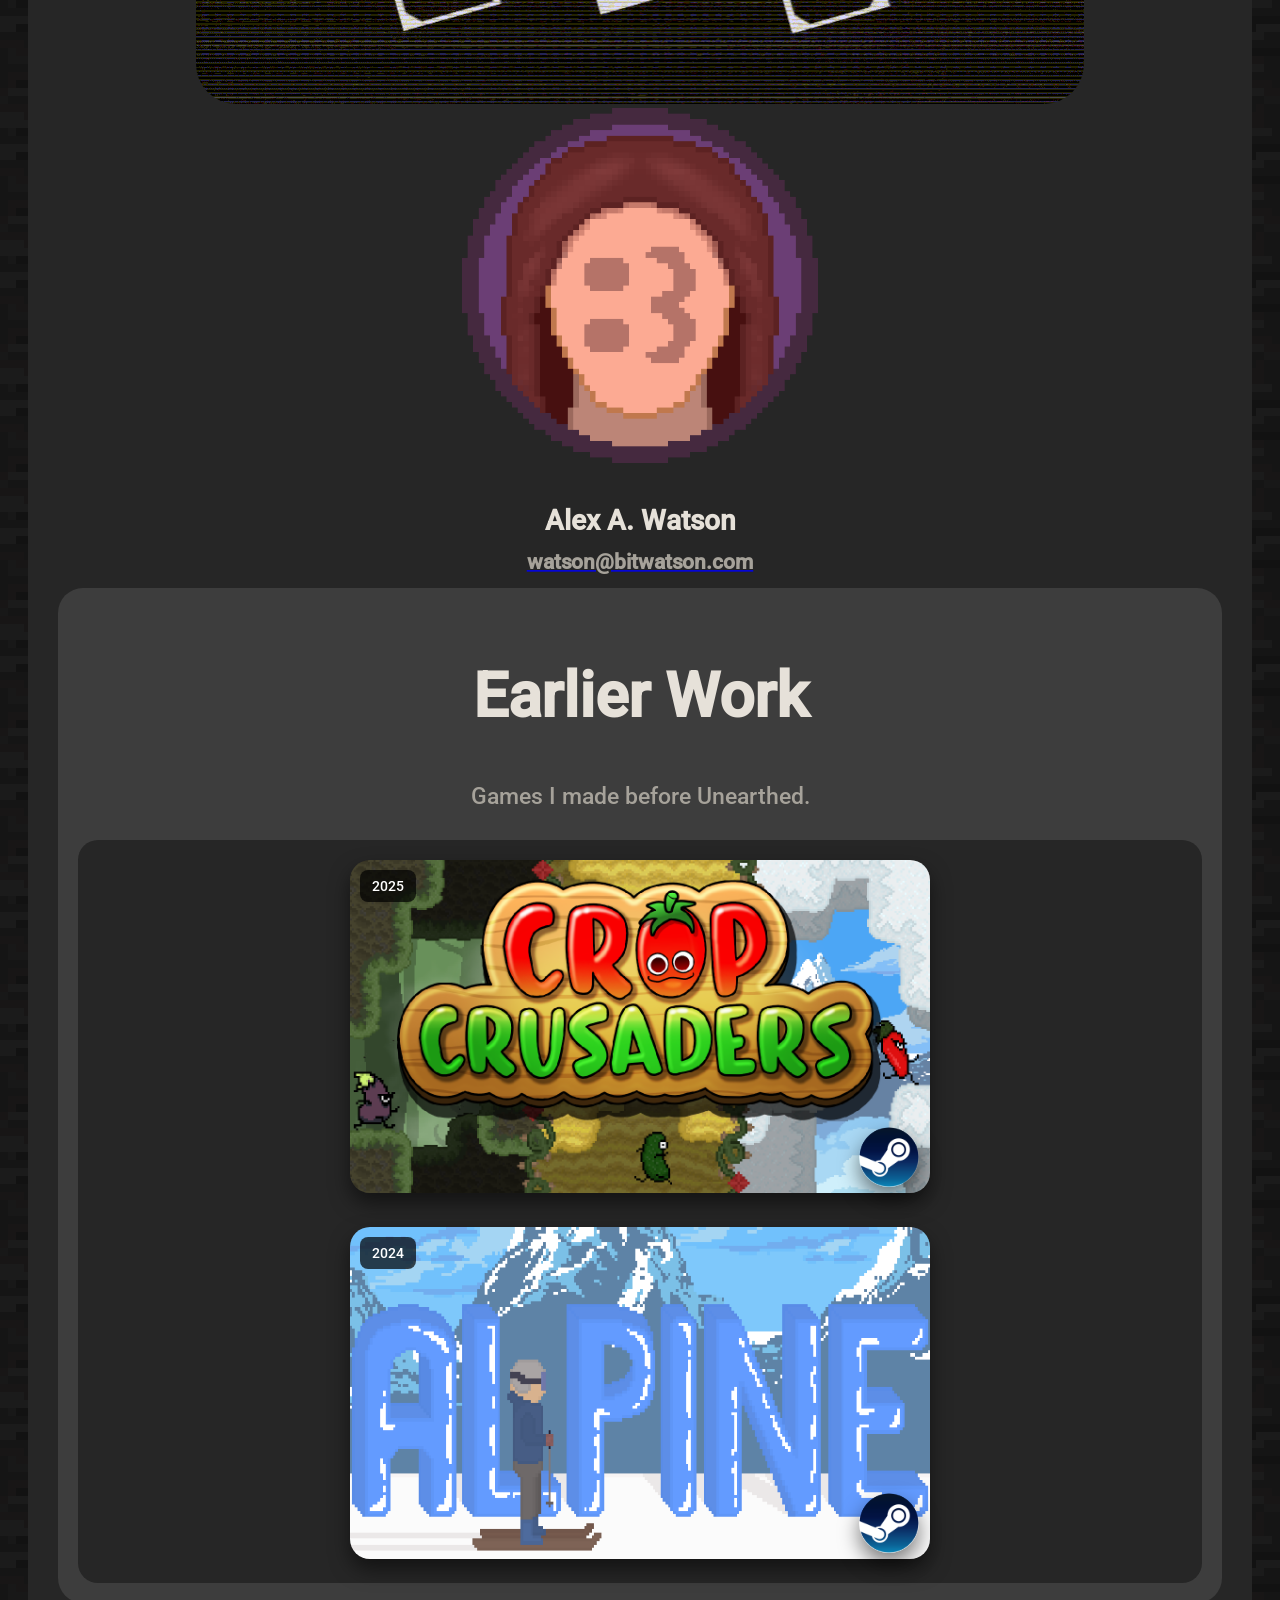
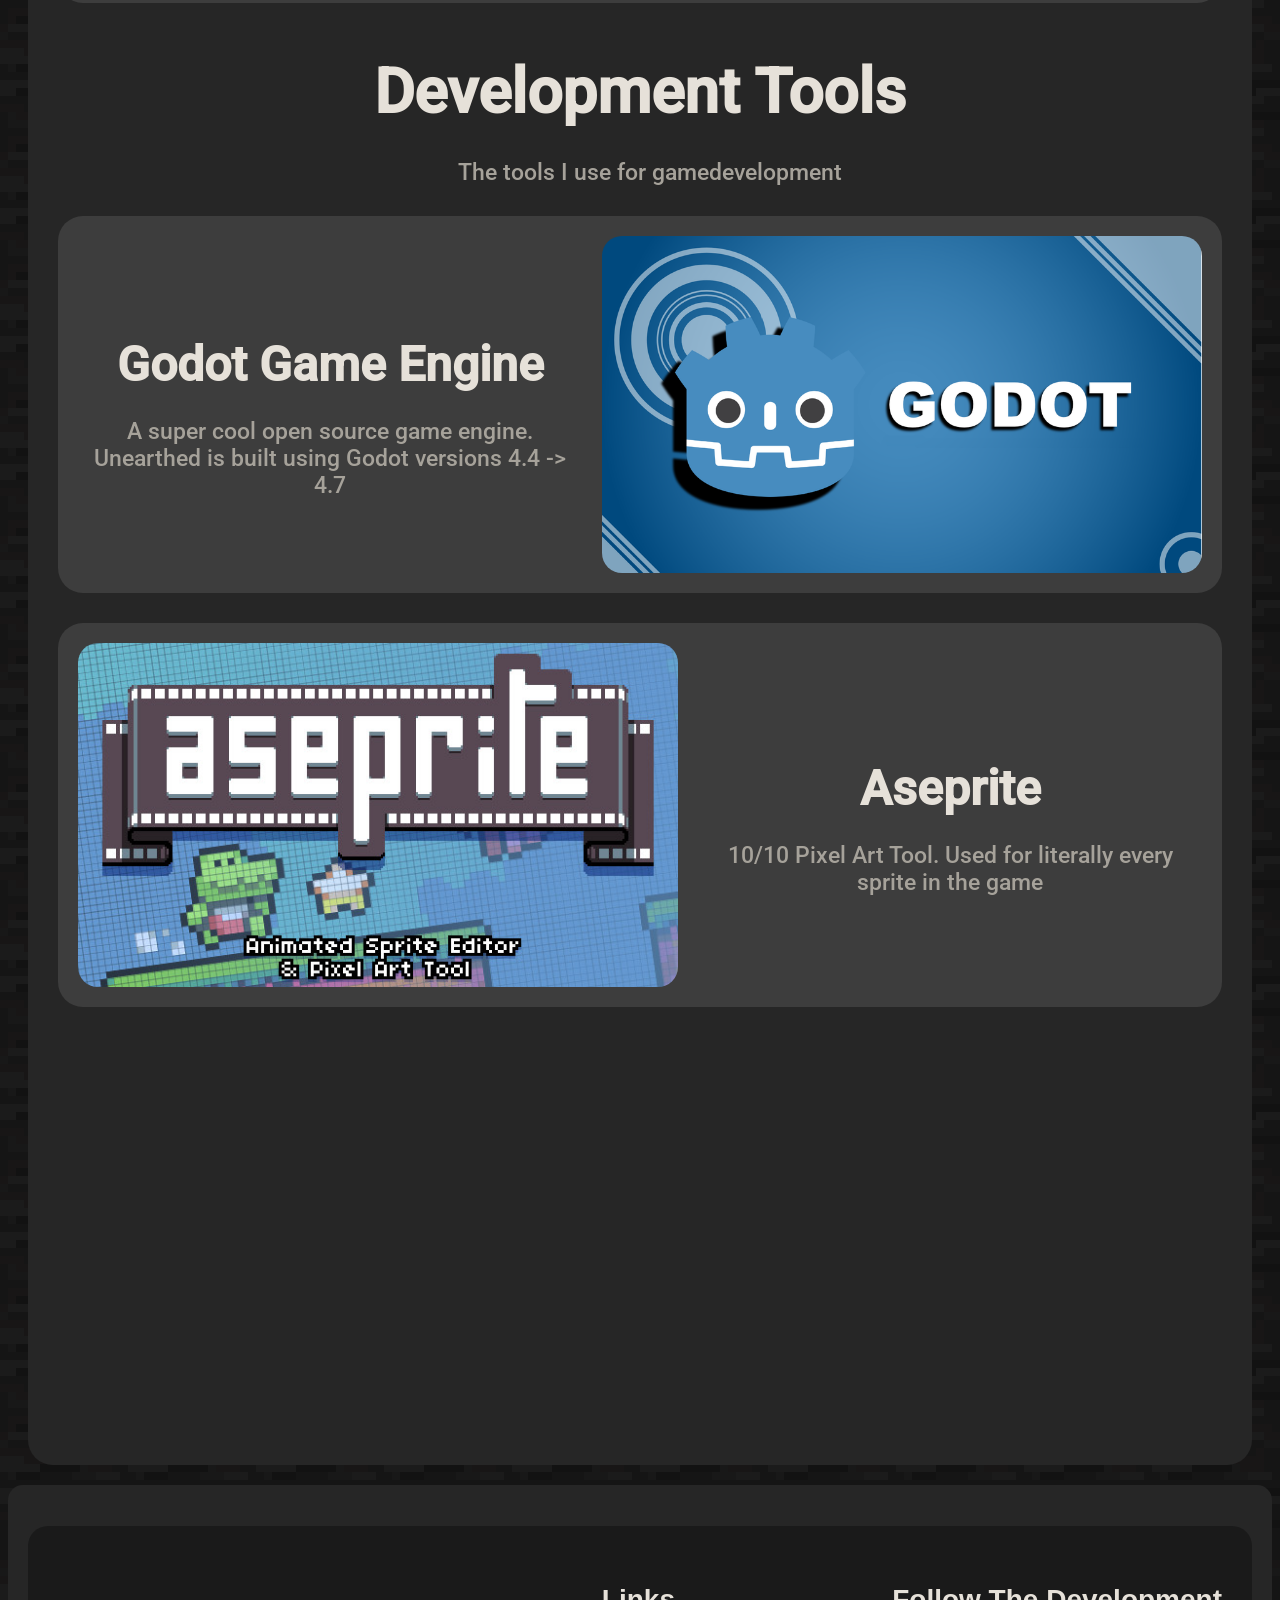
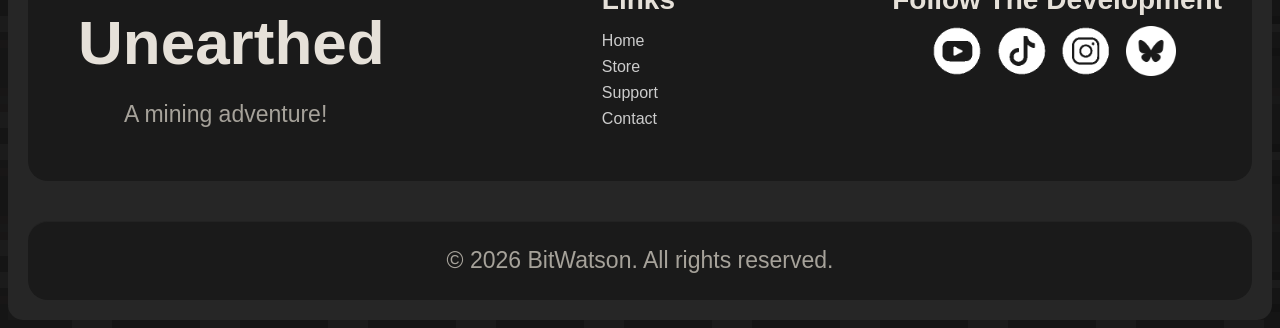
==== commit 8ed72749: "Added Features Images and Gifs" ====
--- a/index.html
+++ b/index.html
@@ -62,14 +62,35 @@
         <h2>About</h2>
         <p class="section_qoute fade-left unearthed_info_qoute">"Unearthed is top down mining adventure set in a procedurally generated blocky underground world. Explore endless cave systems filled with dangerous creatures and unexpected companions. Mine resources, survive the depths, and rebuild the world as you see it fit."</p>
         <div class="sub_section fade-right game-feature">
+          <img src="images/monster-n-pet.gif" alt="monsters and pets gif" loading="lazy" class="game_feature_image sd_feat_image">
+          <div class="game-feature-text">
+            <h3>Dangerous monsters & Friendly pets!</h3>
+            <p>The world of Unearthed is inhabited by various horrific creatures but also the cutest companions!</p>
+          </div>
+        </div>
+        <div class="sub_section fade-left game-feature">
+          <div class="game-feature-text">
+            <h3>Expansive Crafting</h3>
+            <p>Use the crafting system along with resources you have collected to craft new items, tools & blocks!</p>
+          </div>
+          <img src="images/craft.gif" alt="crafting gif" loading="lazy" class="game_feature_image sd_feat_image">
+        </div>
+        <div class="sub_section fade-right game-feature">
+          <img src="images/build.gif" alt="placeholder" loading="lazy" class="game_feature_image sd_feat_image">
+          <div class="game-feature-text">
+            <h3>Create and rebuild the world as you see it fit!</h3>
+            <p>Use your blocks and items to build underground towns, fantasy kingdoms or anything your heart desires.</p>
+          </div>
+        </div>
+        <div class="sub_section fade-right game-feature">
           <div class="game-feature-text">
             <h3>A variety of unique biomes!</h3>
             <p>Explore the vast world of Unearthed with its multitude of biomes all with new and unique items! Can you explore them all?</p>
           </div>
-          <img src="images/placholder.jpg" alt="placeholder" loading="lazy" class="game_feature_image">
-        </div>
-        <div class="sub_section fade-left game-feature">
-          <img src="images/placholder.jpg" alt="placeholder" loading="lazy" class="game_feature_image">
+          <img src="images/multiple_biomes.png" alt="multiple_biomes_screenshot" loading="lazy" class="game_feature_image sd_feat_image">
+        </div>
+        <div class="sub_section fade-left game-feature">
+          <img src="images/ores.png" alt="image with all ores" loading="lazy" class="game_feature_image sd_feat_image">
           <div class="game-feature-text">
             <h3>A Multitude of Ores</h3>
             <table>
@@ -100,28 +121,7 @@
             <h3>"Everything the light touches is your kingdom"</h3>
             <p>Expand your territory and keep the monsters at bay by securing the lands with light.</p>
           </div>
-          <img src="images/placholder.jpg" alt="placeholder" class="game_feature_image" loading="lazy">
-        </div>
-        <div class="sub_section fade-right game-feature">
-          <img src="images/placholder.jpg" alt="placeholder" loading="lazy" class="game_feature_image">
-          <div class="game-feature-text">
-            <h3>Dangerous monsters & Friendly pets!</h3>
-            <p>The world of Unearthed is inhabited by various horrific creatures but also the cutest companions!</p>
-          </div>
-        </div>
-        <div class="sub_section fade-left game-feature">
-          <div class="game-feature-text">
-            <h3>Expansive Crafting</h3>
-            <p>Use the crafting system along with resources you have collected to craft new items, tools & blocks!</p>
-          </div>
-          <img src="images/placholder.jpg" alt="placeholder" loading="lazy" class="game_feature_image">
-        </div>
-         <div class="sub_section fade-right game-feature">
-          <img src="images/placholder.jpg" alt="placeholder" loading="lazy" class="game_feature_image">
-          <div class="game-feature-text">
-            <h3>Create and rebuild the world as you see it fit!</h3>
-            <p>Use your blocks and items to build underground towns, fantasy kingdoms or anything your heart desires.</p>
-          </div>
+          <img src="images/torches.png" alt="an image of a bunch of torches" class="game_feature_image sd_feat_image" loading="lazy">
         </div>
         <h2>Wishlist Today!</h2>
         <div class="wishlist-reminder-container">
--- a/css/style.css
+++ b/css/style.css
@@ -726,6 +726,9 @@
   .footer-brand #game_footer_qoute {
     margin-left: 6px;
   }
+  .sd_feat_image {
+    min-width: 45%;
+  }
 
 }
 
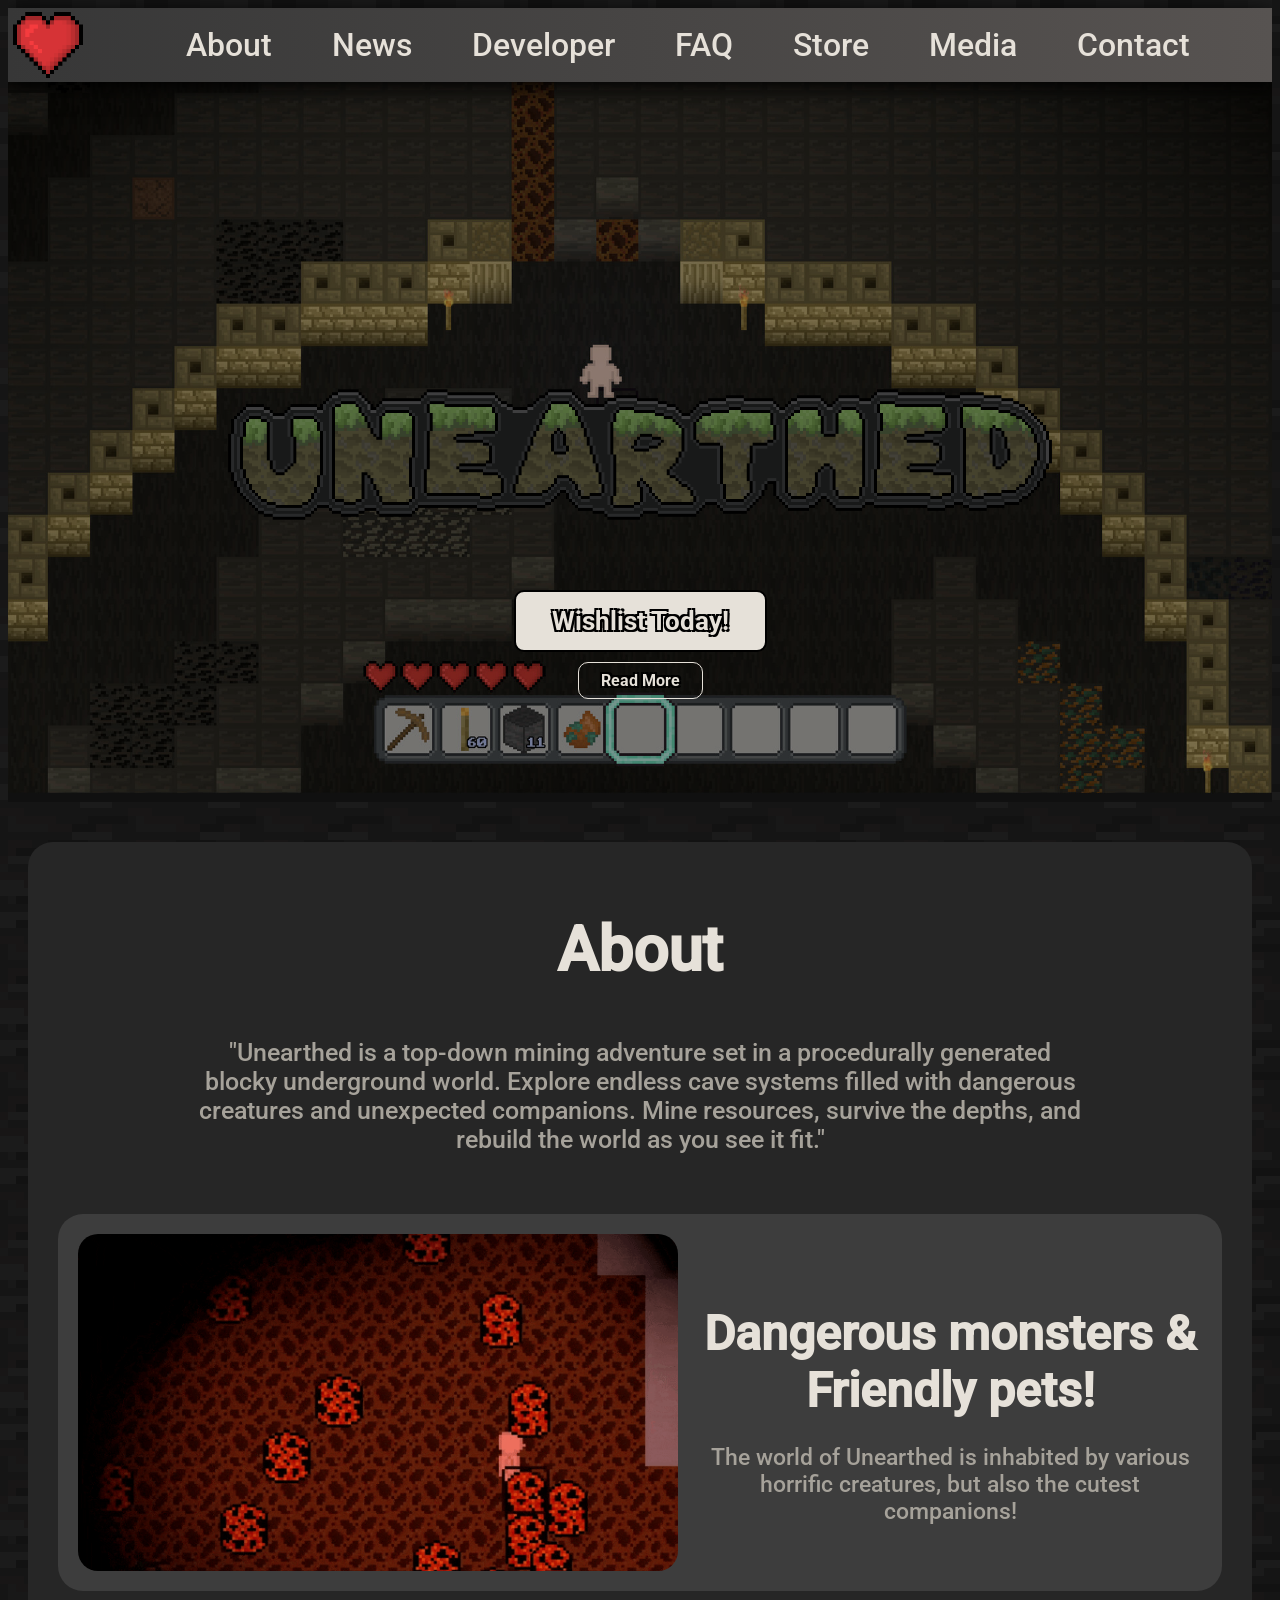
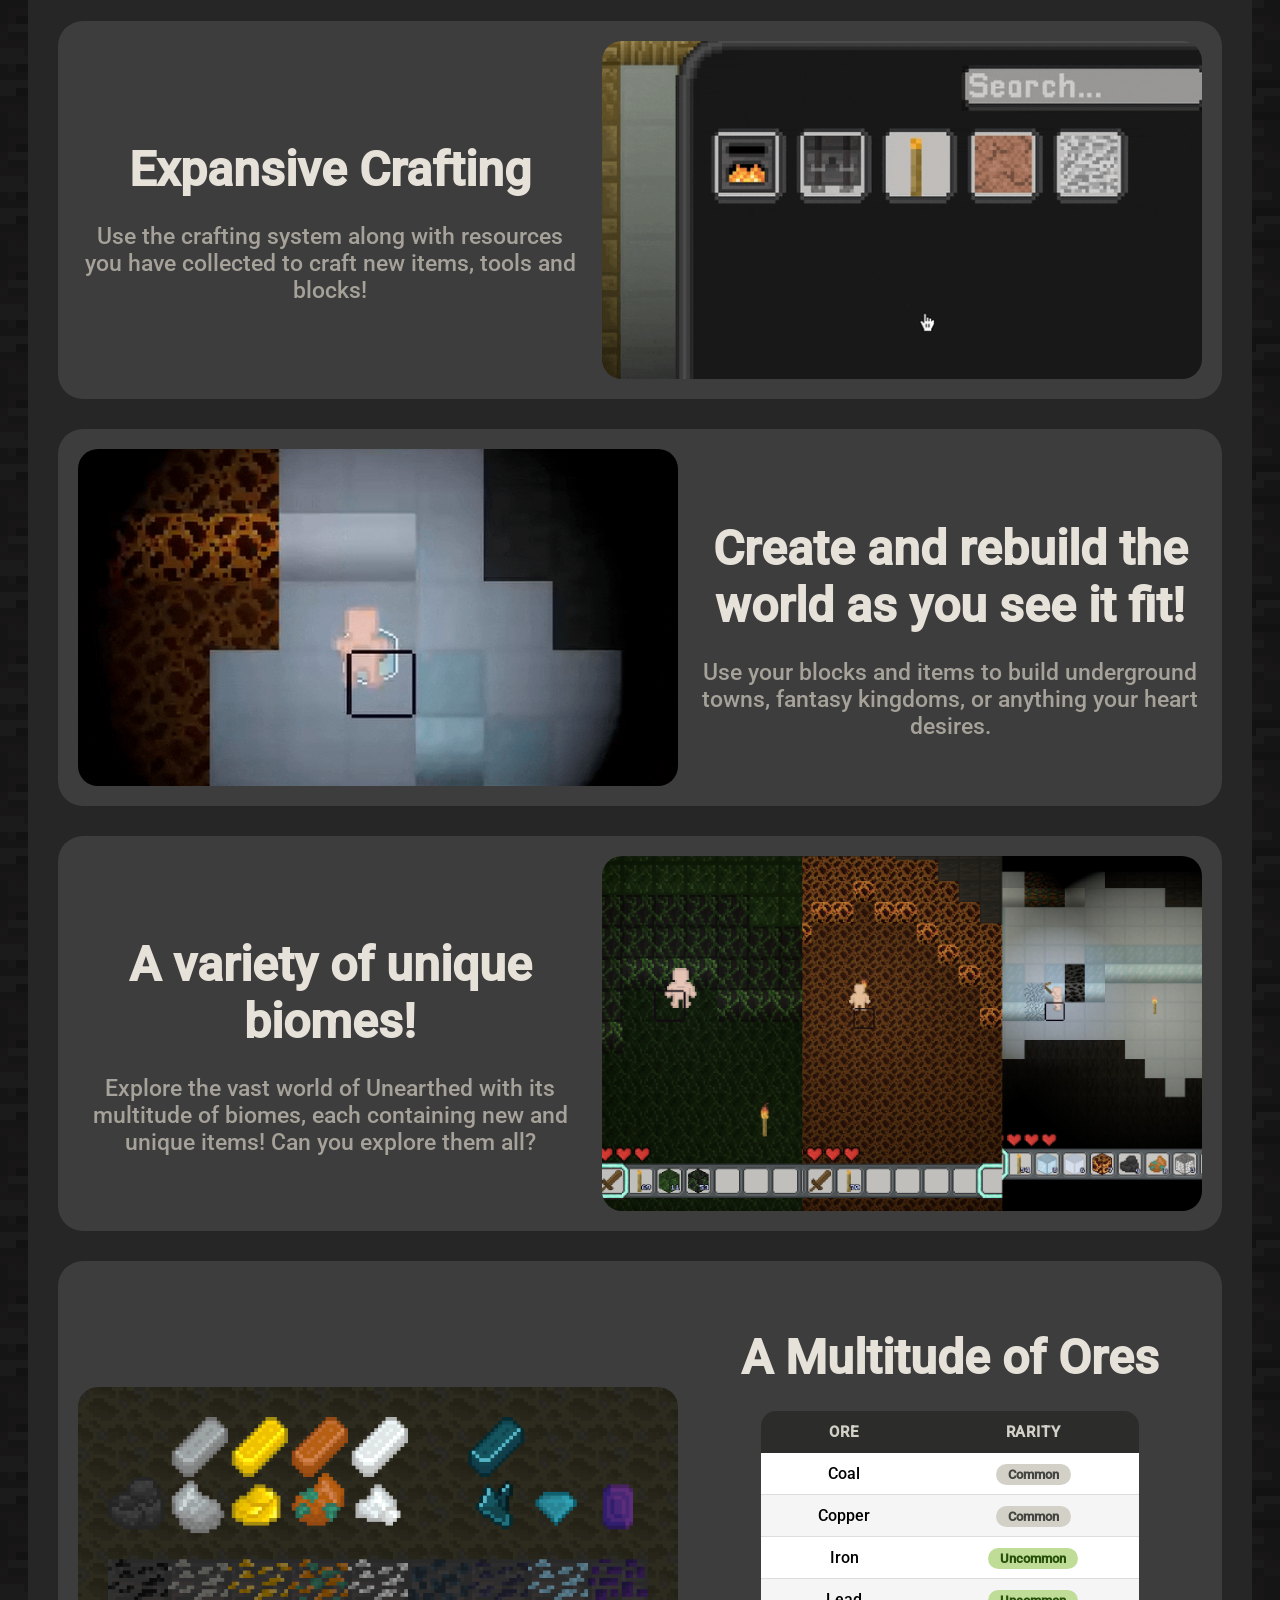
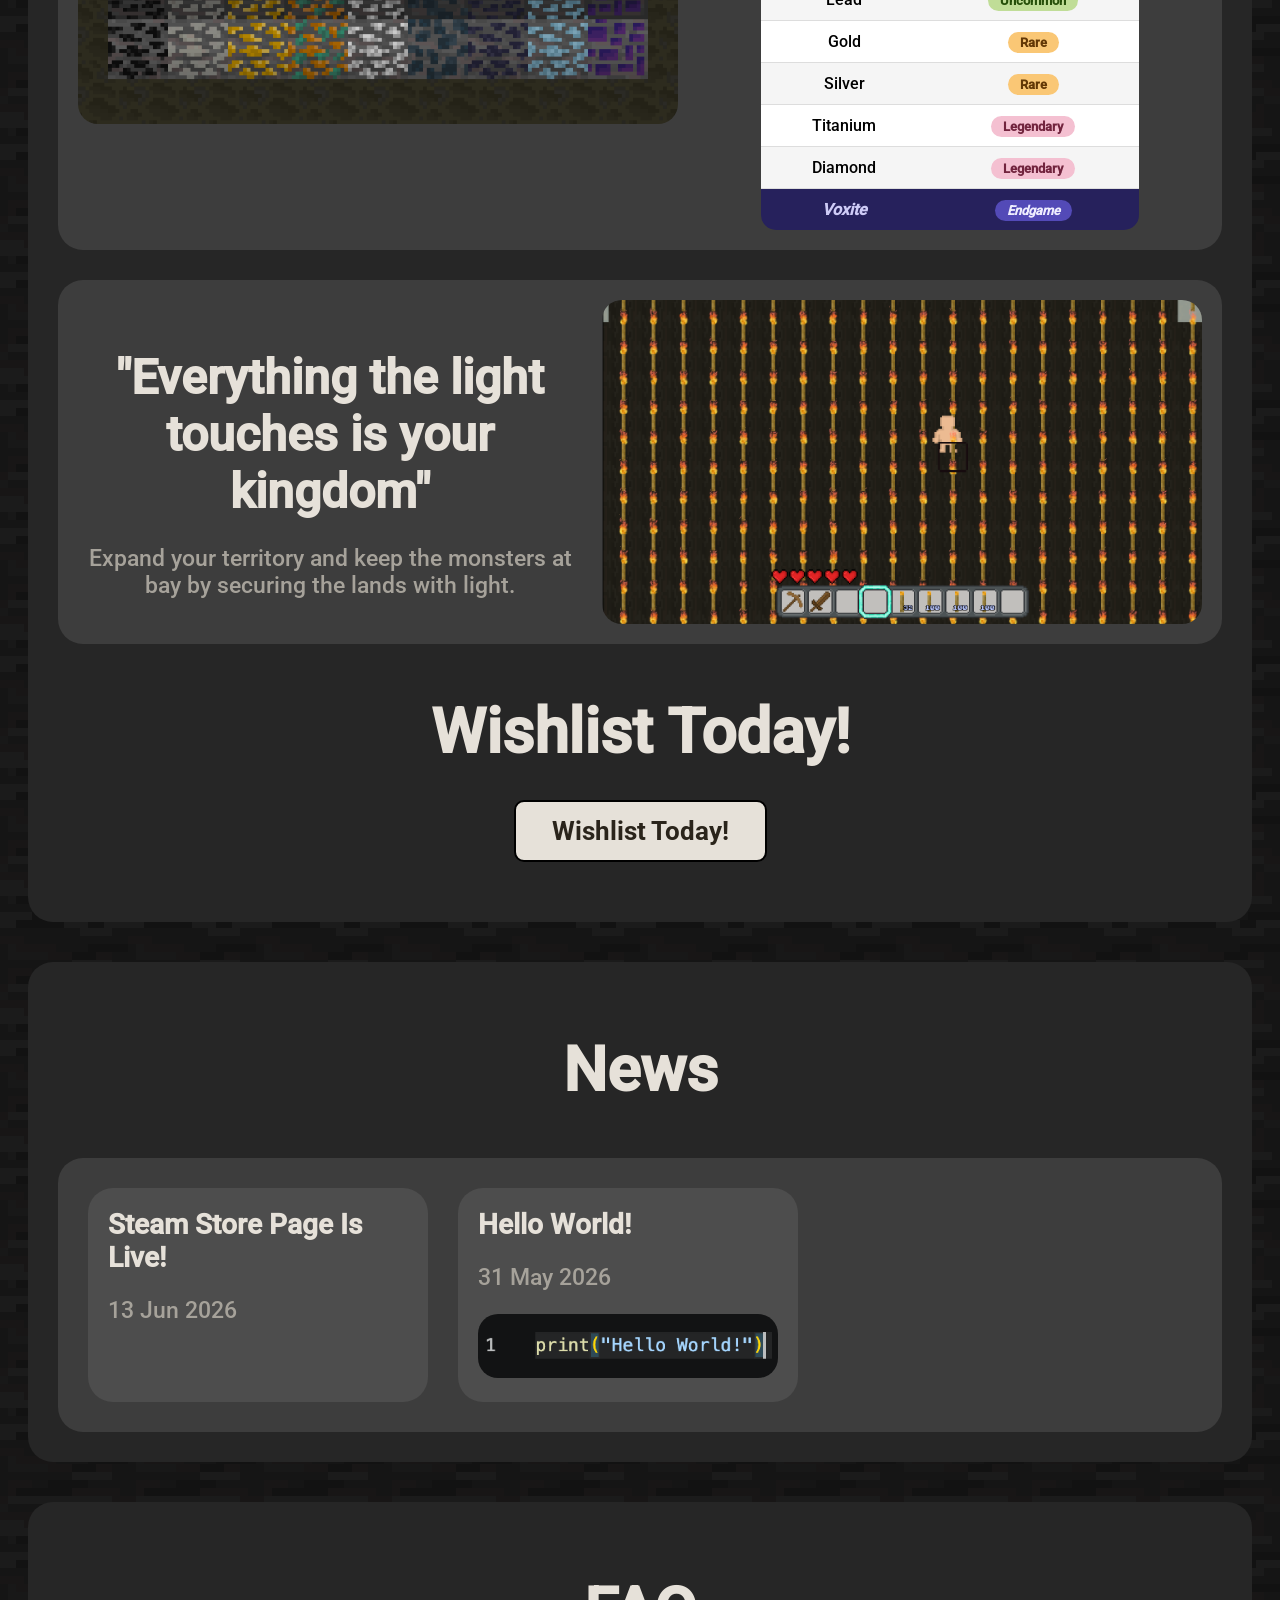
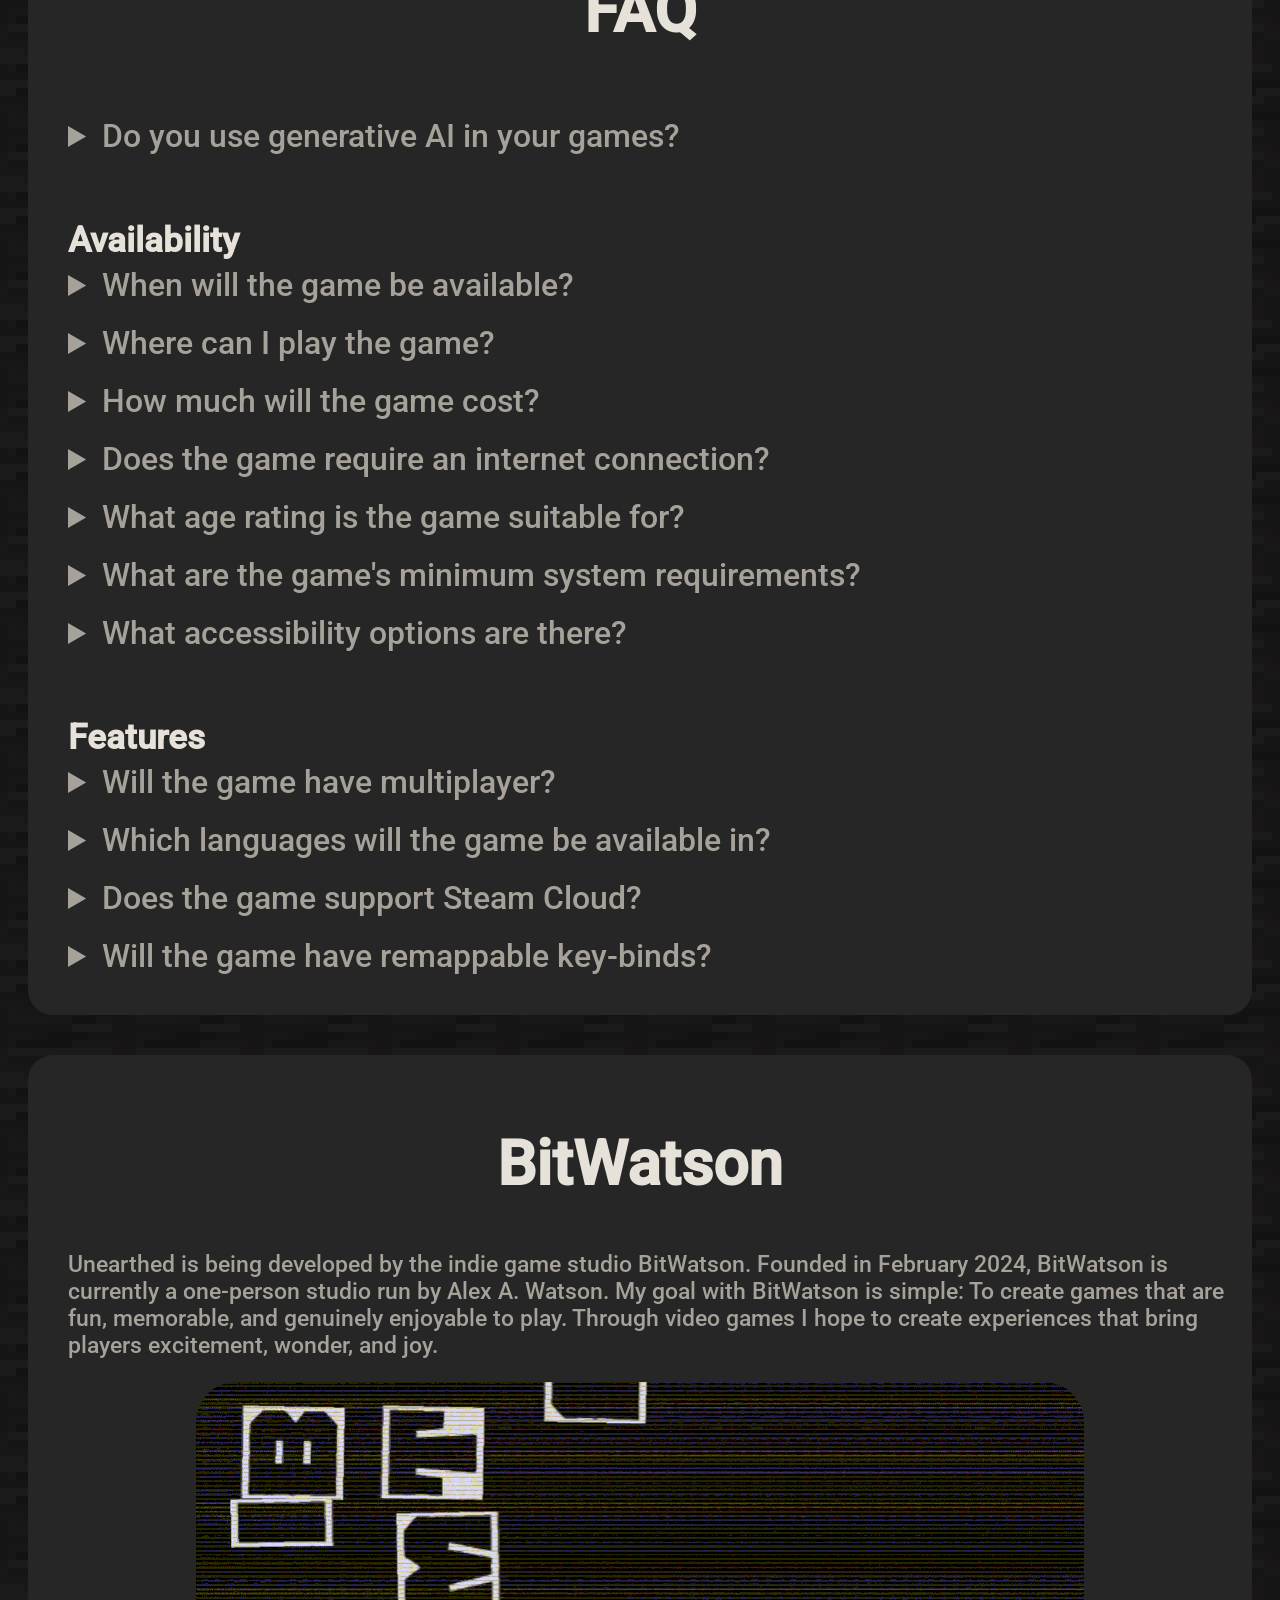
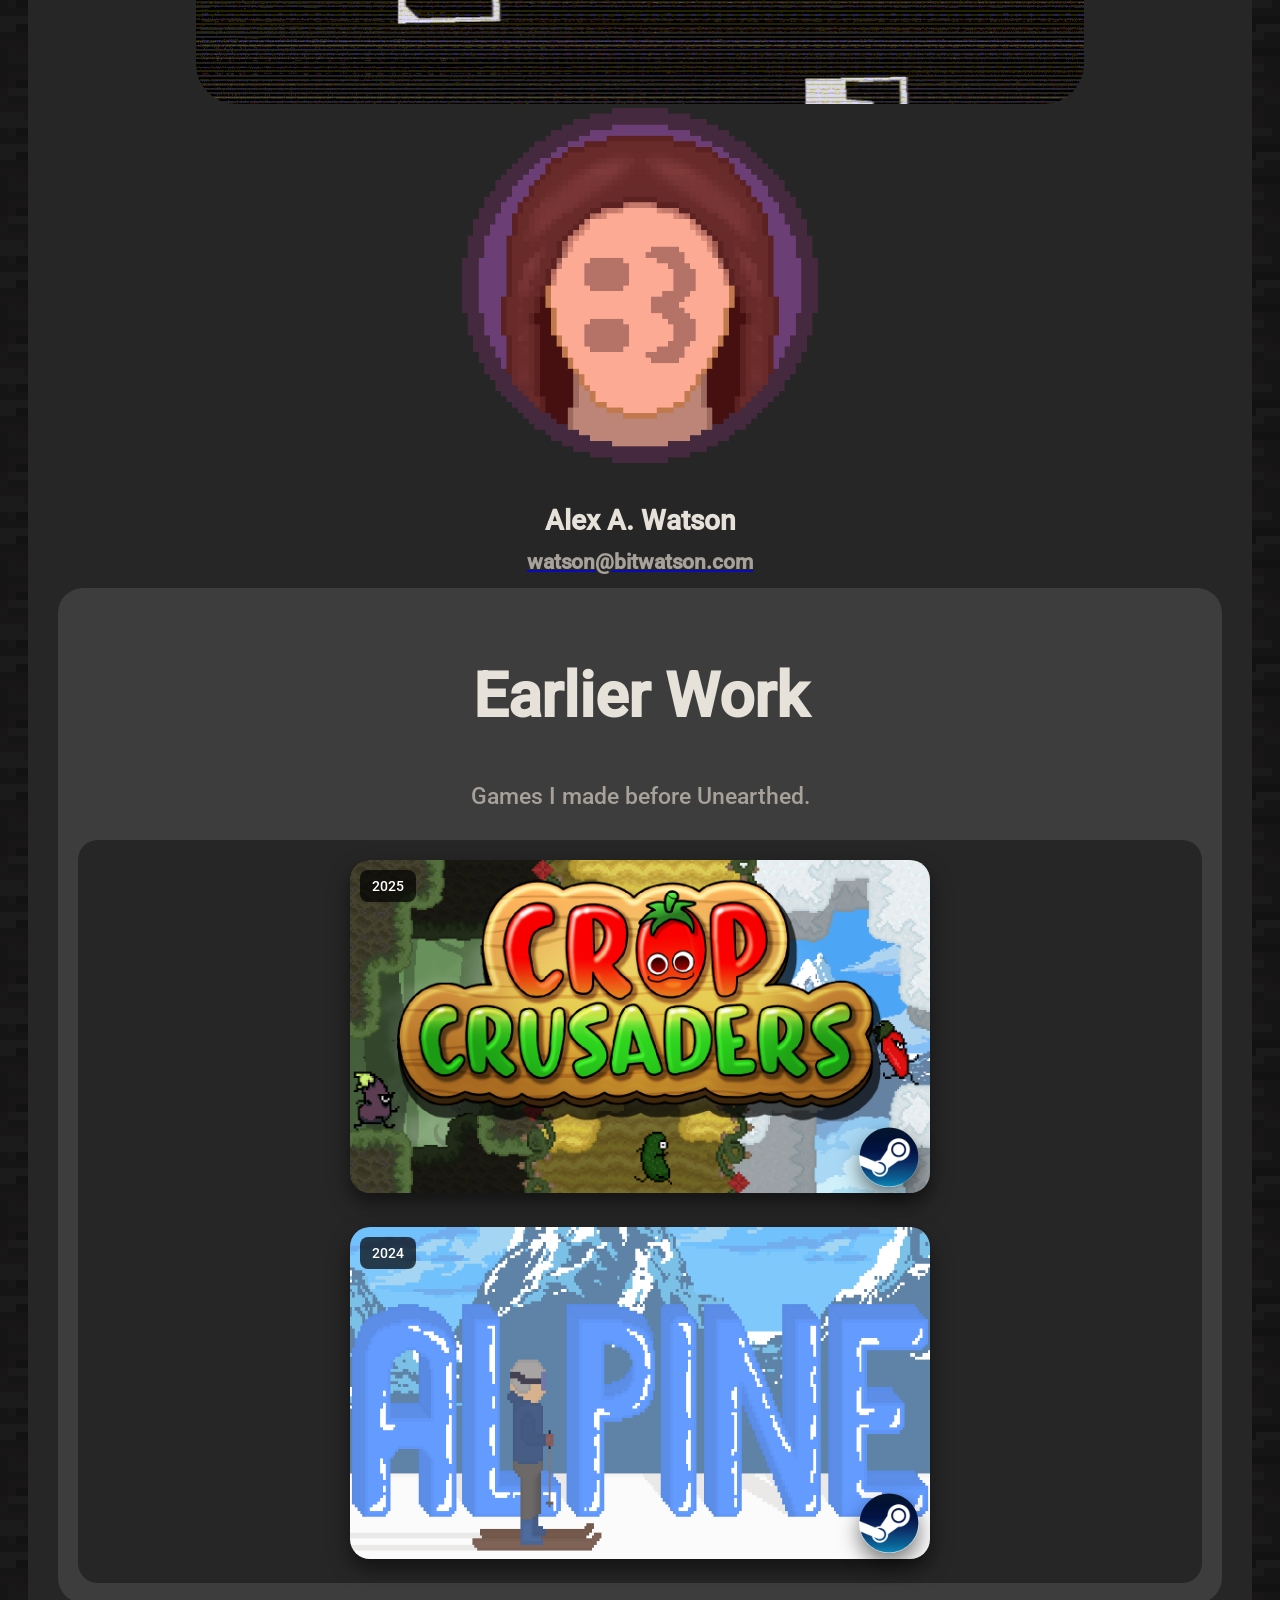
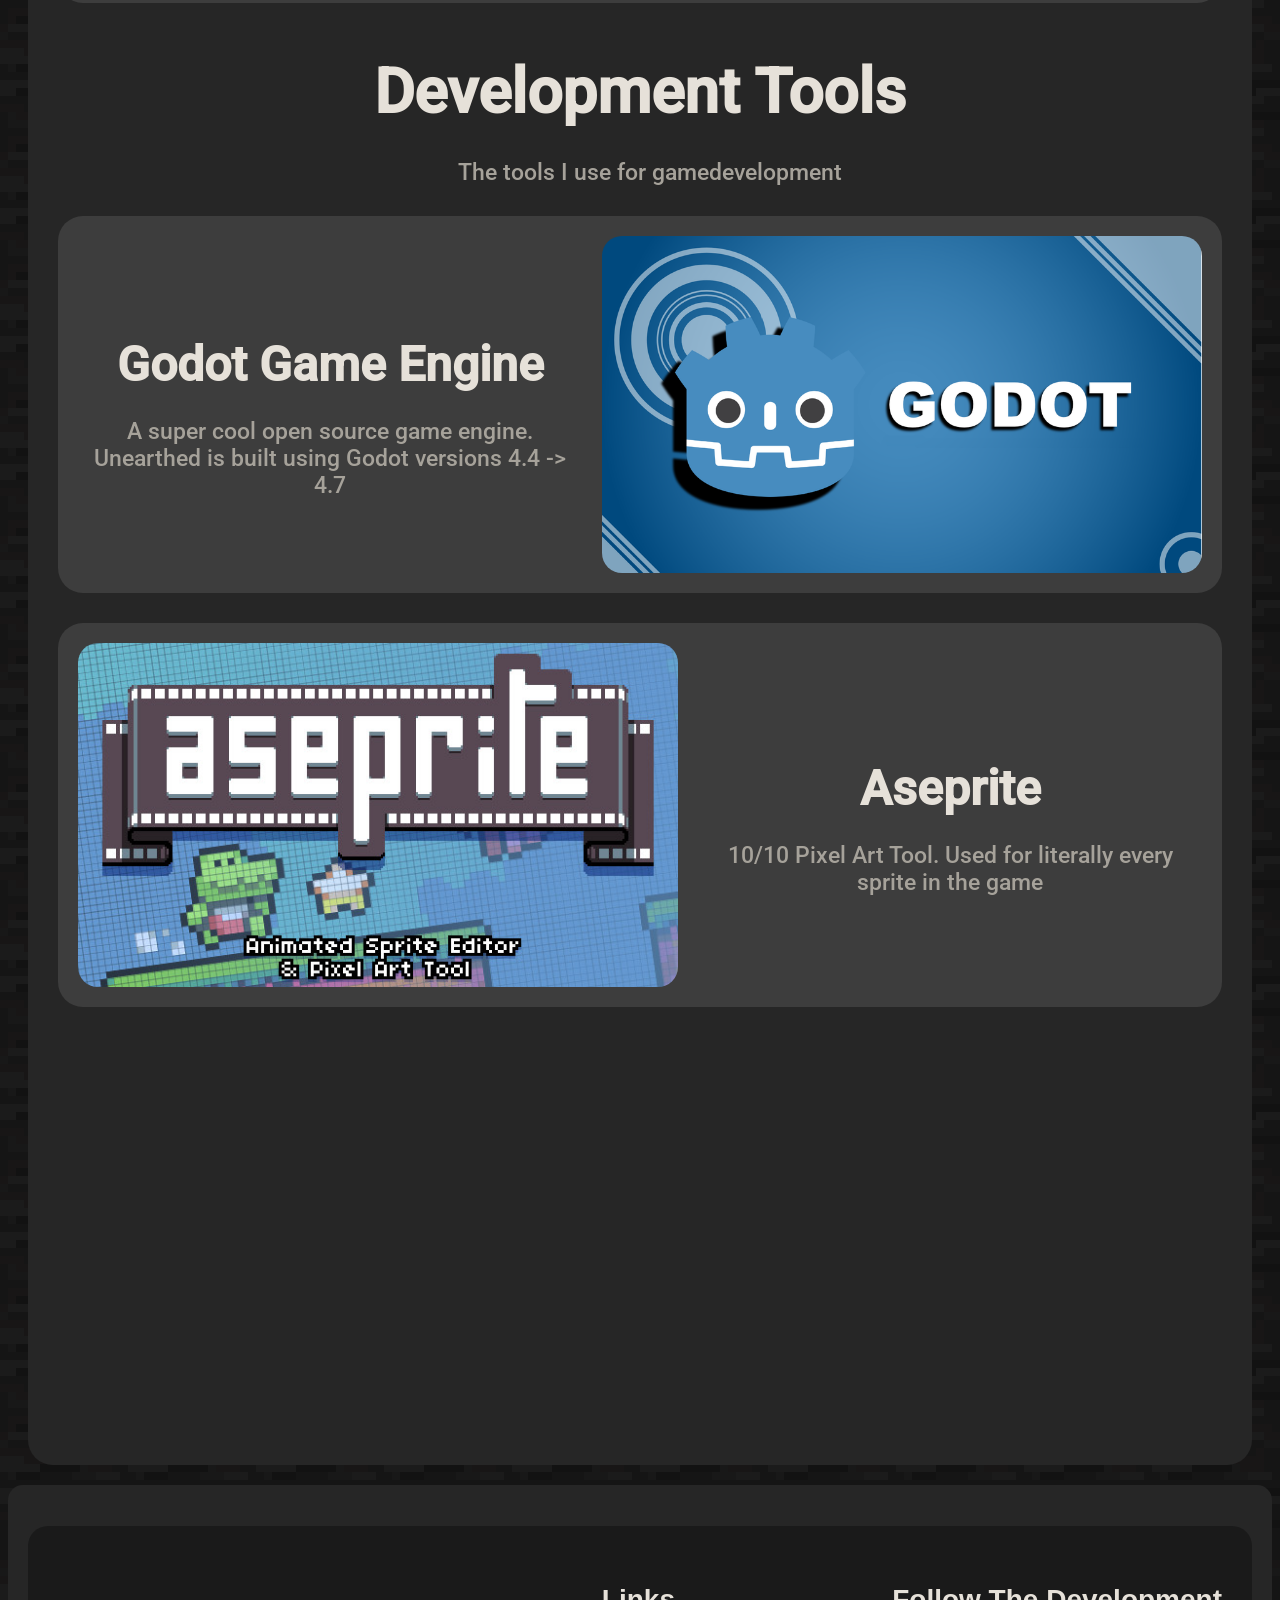
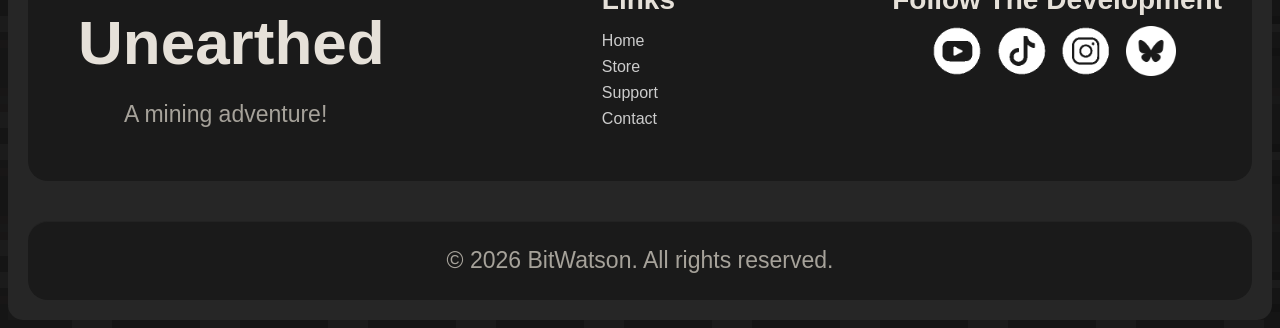
==== commit f095de7c: "Fixed varius spelling errors" ====
--- a/index.html
+++ b/index.html
@@ -60,18 +60,18 @@
         </div>
       <section class="section" id="about-section">
         <h2>About</h2>
-        <p class="section_qoute fade-left unearthed_info_qoute">"Unearthed is top down mining adventure set in a procedurally generated blocky underground world. Explore endless cave systems filled with dangerous creatures and unexpected companions. Mine resources, survive the depths, and rebuild the world as you see it fit."</p>
+        <p class="section_qoute fade-left unearthed_info_qoute">"Unearthed is a top-down mining adventure set in a procedurally generated blocky underground world. Explore endless cave systems filled with dangerous creatures and unexpected companions. Mine resources, survive the depths, and rebuild the world as you see it fit."</p>
         <div class="sub_section fade-right game-feature">
           <img src="images/monster-n-pet.gif" alt="monsters and pets gif" loading="lazy" class="game_feature_image sd_feat_image">
           <div class="game-feature-text">
             <h3>Dangerous monsters & Friendly pets!</h3>
-            <p>The world of Unearthed is inhabited by various horrific creatures but also the cutest companions!</p>
+            <p>The world of Unearthed is inhabited by various horrific creatures, but also the cutest companions!</p>
           </div>
         </div>
         <div class="sub_section fade-left game-feature">
           <div class="game-feature-text">
             <h3>Expansive Crafting</h3>
-            <p>Use the crafting system along with resources you have collected to craft new items, tools & blocks!</p>
+            <p>Use the crafting system along with resources you have collected to craft new items, tools and blocks!</p>
           </div>
           <img src="images/craft.gif" alt="crafting gif" loading="lazy" class="game_feature_image sd_feat_image">
         </div>
@@ -79,13 +79,13 @@
           <img src="images/build.gif" alt="placeholder" loading="lazy" class="game_feature_image sd_feat_image">
           <div class="game-feature-text">
             <h3>Create and rebuild the world as you see it fit!</h3>
-            <p>Use your blocks and items to build underground towns, fantasy kingdoms or anything your heart desires.</p>
+            <p>Use your blocks and items to build underground towns, fantasy kingdoms, or anything your heart desires.</p>
           </div>
         </div>
         <div class="sub_section fade-right game-feature">
           <div class="game-feature-text">
             <h3>A variety of unique biomes!</h3>
-            <p>Explore the vast world of Unearthed with its multitude of biomes all with new and unique items! Can you explore them all?</p>
+            <p>Explore the vast world of Unearthed with its multitude of biomes, each containing new and unique items! Can you explore them all?</p>
           </div>
           <img src="images/multiple_biomes.png" alt="multiple_biomes_screenshot" loading="lazy" class="game_feature_image sd_feat_image">
         </div>
